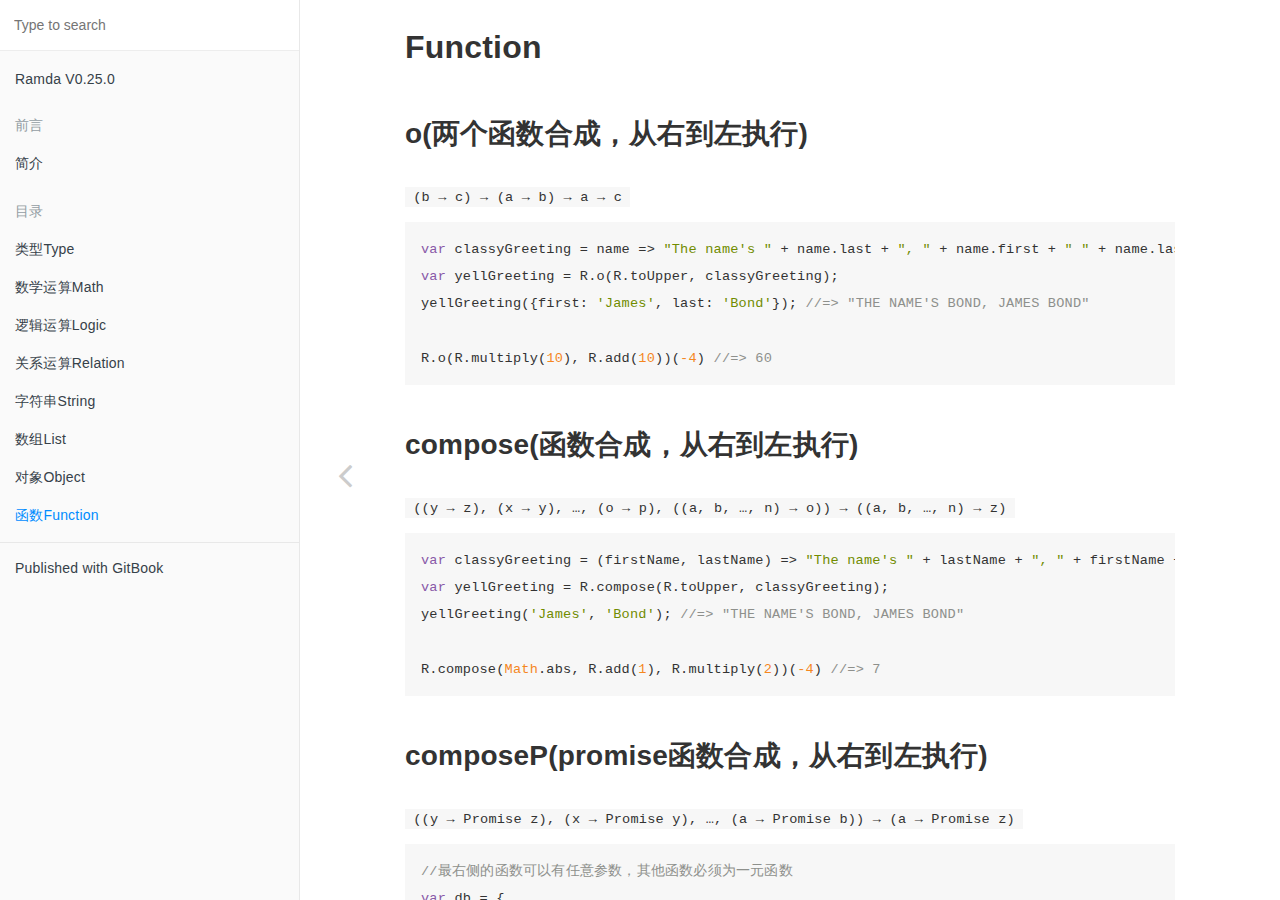
==== Function.html @ 9c1f189d "Updates" ====
<!DOCTYPE HTML>
<html lang="" >
    <head>
        <meta charset="UTF-8">
        <meta content="text/html; charset=utf-8" http-equiv="Content-Type">
        <title>函数Function · GitBook</title>
        <meta http-equiv="X-UA-Compatible" content="IE=edge" />
        <meta name="description" content="">
        <meta name="generator" content="GitBook 3.2.3">
        
        
        
    
    <link rel="stylesheet" href="gitbook/style.css">

    
            
                
                <link rel="stylesheet" href="gitbook/gitbook-plugin-highlight/website.css">
                
            
                
                <link rel="stylesheet" href="gitbook/gitbook-plugin-search/search.css">
                
            
                
                <link rel="stylesheet" href="gitbook/gitbook-plugin-fontsettings/website.css">
                
            
        

    

    
        
    
        
    
        
    
        
    
        
    
        
    

        
    
    
    <meta name="HandheldFriendly" content="true"/>
    <meta name="viewport" content="width=device-width, initial-scale=1, user-scalable=no">
    <meta name="apple-mobile-web-app-capable" content="yes">
    <meta name="apple-mobile-web-app-status-bar-style" content="black">
    <link rel="apple-touch-icon-precomposed" sizes="152x152" href="gitbook/images/apple-touch-icon-precomposed-152.png">
    <link rel="shortcut icon" href="gitbook/images/favicon.ico" type="image/x-icon">

    
    
    <link rel="prev" href="Object.html" />
    

    </head>
    <body>
        
<div class="book">
    <div class="book-summary">
        
            
<div id="book-search-input" role="search">
    <input type="text" placeholder="Type to search" />
</div>

            
                <nav role="navigation">
                


<ul class="summary">
    
    

    

    
        
        
    
        <li class="chapter " data-level="1.1" >
            
                <a target="_blank" href="https://github.com/Leooman/ramda">
            
                    
                    Ramda V0.25.0
            
                </a>
            

            
        </li>
    

    
        
        <li class="header">前言</li>
        
        
    
        <li class="chapter " data-level="2.1" data-path="./">
            
                <a href="./">
            
                    
                    简介
            
                </a>
            

            
        </li>
    

    
        
        <li class="header">目录</li>
        
        
    
        <li class="chapter " data-level="3.1" data-path="Type.html">
            
                <a href="Type.html">
            
                    
                    类型Type
            
                </a>
            

            
        </li>
    
        <li class="chapter " data-level="3.2" data-path="Math.html">
            
                <a href="Math.html">
            
                    
                    数学运算Math
            
                </a>
            

            
        </li>
    
        <li class="chapter " data-level="3.3" data-path="Logic.html">
            
                <a href="Logic.html">
            
                    
                    逻辑运算Logic
            
                </a>
            

            
        </li>
    
        <li class="chapter " data-level="3.4" data-path="Relation.html">
            
                <a href="Relation.html">
            
                    
                    关系运算Relation
            
                </a>
            

            
        </li>
    
        <li class="chapter " data-level="3.5" data-path="String.html">
            
                <a href="String.html">
            
                    
                    字符串String
            
                </a>
            

            
        </li>
    
        <li class="chapter " data-level="3.6" data-path="List.html">
            
                <a href="List.html">
            
                    
                    数组List
            
                </a>
            

            
        </li>
    
        <li class="chapter " data-level="3.7" data-path="Object.html">
            
                <a href="Object.html">
            
                    
                    对象Object
            
                </a>
            

            
        </li>
    
        <li class="chapter active" data-level="3.8" data-path="Function.html">
            
                <a href="Function.html">
            
                    
                    函数Function
            
                </a>
            

            
        </li>
    

    

    <li class="divider"></li>

    <li>
        <a href="https://www.gitbook.com" target="blank" class="gitbook-link">
            Published with GitBook
        </a>
    </li>
</ul>


                </nav>
            
        
    </div>

    <div class="book-body">
        
            <div class="body-inner">
                
                    

<div class="book-header" role="navigation">
    

    <!-- Title -->
    <h1>
        <i class="fa fa-circle-o-notch fa-spin"></i>
        <a href="." >函数Function</a>
    </h1>
</div>




                    <div class="page-wrapper" tabindex="-1" role="main">
                        <div class="page-inner">
                            
<div id="book-search-results">
    <div class="search-noresults">
    
                                <section class="normal markdown-section">
                                
                                <h1 id="function">Function</h1>
<h2 id="o&#x4E24;&#x4E2A;&#x51FD;&#x6570;&#x5408;&#x6210;&#xFF0C;&#x4ECE;&#x53F3;&#x5230;&#x5DE6;&#x6267;&#x884C;">o(&#x4E24;&#x4E2A;&#x51FD;&#x6570;&#x5408;&#x6210;&#xFF0C;&#x4ECE;&#x53F3;&#x5230;&#x5DE6;&#x6267;&#x884C;)</h2>
<p><code>(b &#x2192; c) &#x2192; (a &#x2192; b) &#x2192; a &#x2192; c</code></p>
<pre><code class="lang-javascript"><span class="hljs-keyword">var</span> classyGreeting = name =&gt; <span class="hljs-string">&quot;The name&apos;s &quot;</span> + name.last + <span class="hljs-string">&quot;, &quot;</span> + name.first + <span class="hljs-string">&quot; &quot;</span> + name.last
<span class="hljs-keyword">var</span> yellGreeting = R.o(R.toUpper, classyGreeting);
yellGreeting({first: <span class="hljs-string">&apos;James&apos;</span>, last: <span class="hljs-string">&apos;Bond&apos;</span>}); <span class="hljs-comment">//=&gt; &quot;THE NAME&apos;S BOND, JAMES BOND&quot;</span>

R.o(R.multiply(<span class="hljs-number">10</span>), R.add(<span class="hljs-number">10</span>))(<span class="hljs-number">-4</span>) <span class="hljs-comment">//=&gt; 60</span>
</code></pre>
<h2 id="compose&#x51FD;&#x6570;&#x5408;&#x6210;&#xFF0C;&#x4ECE;&#x53F3;&#x5230;&#x5DE6;&#x6267;&#x884C;">compose(&#x51FD;&#x6570;&#x5408;&#x6210;&#xFF0C;&#x4ECE;&#x53F3;&#x5230;&#x5DE6;&#x6267;&#x884C;)</h2>
<p><code>((y &#x2192; z), (x &#x2192; y), &#x2026;, (o &#x2192; p), ((a, b, &#x2026;, n) &#x2192; o)) &#x2192; ((a, b, &#x2026;, n) &#x2192; z)</code></p>
<pre><code class="lang-javascript"><span class="hljs-keyword">var</span> classyGreeting = (firstName, lastName) =&gt; <span class="hljs-string">&quot;The name&apos;s &quot;</span> + lastName + <span class="hljs-string">&quot;, &quot;</span> + firstName + <span class="hljs-string">&quot; &quot;</span> + lastName
<span class="hljs-keyword">var</span> yellGreeting = R.compose(R.toUpper, classyGreeting);
yellGreeting(<span class="hljs-string">&apos;James&apos;</span>, <span class="hljs-string">&apos;Bond&apos;</span>); <span class="hljs-comment">//=&gt; &quot;THE NAME&apos;S BOND, JAMES BOND&quot;</span>

R.compose(<span class="hljs-built_in">Math</span>.abs, R.add(<span class="hljs-number">1</span>), R.multiply(<span class="hljs-number">2</span>))(<span class="hljs-number">-4</span>) <span class="hljs-comment">//=&gt; 7</span>
</code></pre>
<h2 id="composeppromise&#x51FD;&#x6570;&#x5408;&#x6210;&#xFF0C;&#x4ECE;&#x53F3;&#x5230;&#x5DE6;&#x6267;&#x884C;">composeP(promise&#x51FD;&#x6570;&#x5408;&#x6210;&#xFF0C;&#x4ECE;&#x53F3;&#x5230;&#x5DE6;&#x6267;&#x884C;)</h2>
<p><code>((y &#x2192; Promise z), (x &#x2192; Promise y), &#x2026;, (a &#x2192; Promise b)) &#x2192; (a &#x2192; Promise z)</code></p>
<pre><code class="lang-javascript"><span class="hljs-comment">//&#x6700;&#x53F3;&#x4FA7;&#x7684;&#x51FD;&#x6570;&#x53EF;&#x4EE5;&#x6709;&#x4EFB;&#x610F;&#x53C2;&#x6570;&#xFF0C;&#x5176;&#x4ED6;&#x51FD;&#x6570;&#x5FC5;&#x987B;&#x4E3A;&#x4E00;&#x5143;&#x51FD;&#x6570;</span>
<span class="hljs-keyword">var</span> db = {
  users: {
    JOE: {
      name: <span class="hljs-string">&apos;Joe&apos;</span>,
      followers: [<span class="hljs-string">&apos;STEVE&apos;</span>, <span class="hljs-string">&apos;SUZY&apos;</span>]
    }
  }
}

<span class="hljs-comment">// We&apos;ll pretend to do a db lookup which returns a promise</span>
<span class="hljs-keyword">var</span> lookupUser = (userId) =&gt; <span class="hljs-built_in">Promise</span>.resolve(db.users[userId])
<span class="hljs-keyword">var</span> lookupFollowers = (user) =&gt; <span class="hljs-built_in">Promise</span>.resolve(user.followers)
lookupUser(<span class="hljs-string">&apos;JOE&apos;</span>).then(lookupFollowers)

<span class="hljs-comment">//  followersForUser :: String -&gt; Promise [UserId]</span>
<span class="hljs-keyword">var</span> followersForUser = R.composeP(lookupFollowers, lookupUser);
followersForUser(<span class="hljs-string">&apos;JOE&apos;</span>).then(followers =&gt; <span class="hljs-built_in">console</span>.log(<span class="hljs-string">&apos;Followers:&apos;</span>, followers))
<span class="hljs-comment">// Followers: [&quot;STEVE&quot;,&quot;SUZY&quot;]</span>
</code></pre>
<h2 id="pipe&#x51FD;&#x6570;&#x5408;&#x6210;&#xFF0C;&#x4ECE;&#x5DE6;&#x5230;&#x53F3;&#x6267;&#x884C;">pipe(&#x51FD;&#x6570;&#x5408;&#x6210;&#xFF0C;&#x4ECE;&#x5DE6;&#x5230;&#x53F3;&#x6267;&#x884C;)</h2>
<p><code>(((a, b, &#x2026;, n) &#x2192; o), (o &#x2192; p), &#x2026;, (x &#x2192; y), (y &#x2192; z)) &#x2192; ((a, b, &#x2026;, n) &#x2192; z)</code></p>
<pre><code class="lang-javascript"><span class="hljs-keyword">var</span> f = R.pipe(<span class="hljs-built_in">Math</span>.pow, R.negate, R.inc);

f(<span class="hljs-number">3</span>, <span class="hljs-number">4</span>); <span class="hljs-comment">// -(3^4) + 1</span>
</code></pre>
<h2 id="pipeppromise&#x51FD;&#x6570;&#x5408;&#x6210;&#xFF0C;&#x4ECE;&#x5DE6;&#x5230;&#x53F3;&#x6267;&#x884C;">pipeP(promise&#x51FD;&#x6570;&#x5408;&#x6210;&#xFF0C;&#x4ECE;&#x5DE6;&#x5230;&#x53F3;&#x6267;&#x884C;)</h2>
<p><code>((a &#x2192; Promise b), (b &#x2192; Promise c), &#x2026;, (y &#x2192; Promise z)) &#x2192; (a &#x2192; Promise z)</code></p>
<pre><code class="lang-javascript"><span class="hljs-comment">// &#x6700;&#x5DE6;&#x4FA7;&#x7684;&#x51FD;&#x6570;&#x53EF;&#x4EE5;&#x6709;&#x4EFB;&#x610F;&#x53C2;&#x6570;&#xFF0C;&#x5176;&#x4ED6;&#x51FD;&#x6570;&#x5FC5;&#x987B;&#x4E3A;&#x4E00;&#x5143;&#x51FD;&#x6570;</span>
<span class="hljs-comment">//  followersForUser :: String -&gt; Promise [User]</span>
<span class="hljs-keyword">var</span> followersForUser = R.pipeP(db.getUserById, db.getFollowers);
</code></pre>
<h2 id="addindex&#x8FD4;&#x56DE;&#x4E00;&#x4E2A;&#x4F20;&#x9012;item-index-list&#x7684;&#x5217;&#x8868;&#x8FED;&#x4EE3;&#x51FD;&#x6570;">addIndex(&#x8FD4;&#x56DE;&#x4E00;&#x4E2A;&#x4F20;&#x9012;(item, index, list)&#x7684;&#x5217;&#x8868;&#x8FED;&#x4EE3;&#x51FD;&#x6570;)</h2>
<p><code>((a &#x2026; &#x2192; b) &#x2026; &#x2192; [a] &#x2192; *) &#x2192; (a &#x2026;, Int, [a] &#x2192; b) &#x2026; &#x2192; [a] &#x2192; *)</code></p>
<pre><code class="lang-javascript"><span class="hljs-comment">//&#x53C2;&#x6570;&#x4E3A;&#x4E00;&#x4E2A;&#x4E0D;&#x5C06;&#x7D22;&#x5F15;&#x6216;&#x5217;&#x8868;&#x6210;&#x5458;&#x4F20;&#x9012;&#x5230;&#x5176;&#x56DE;&#x8C03;&#x7684;&#x5217;&#x8868;&#x8FED;&#x4EE3;&#x51FD;&#x6570;</span>
<span class="hljs-keyword">var</span> mapIndexed = R.addIndex(R.map);
mapIndexed((val, idx) =&gt; idx + <span class="hljs-string">&apos;-&apos;</span> + val, [<span class="hljs-string">&apos;f&apos;</span>, <span class="hljs-string">&apos;o&apos;</span>, <span class="hljs-string">&apos;o&apos;</span>, <span class="hljs-string">&apos;b&apos;</span>, <span class="hljs-string">&apos;a&apos;</span>, <span class="hljs-string">&apos;r&apos;</span>]);
<span class="hljs-comment">//=&gt; [&apos;0-f&apos;, &apos;1-o&apos;, &apos;2-o&apos;, &apos;3-b&apos;, &apos;4-a&apos;, &apos;5-r&apos;]</span>
</code></pre>
<h2 id="always&#x5E38;&#x91CF;">always(&#x5E38;&#x91CF;)</h2>
<p><code>a &#x2192; (* &#x2192; a)</code></p>
<pre><code class="lang-javascript"><span class="hljs-keyword">var</span> t = R.always(<span class="hljs-string">&apos;Tee&apos;</span>);
t(); <span class="hljs-comment">//=&gt; &apos;Tee&apos;</span>
</code></pre>
<h2 id="ffalse">F(false)</h2>
<p><code>* &#x2192; Boolean</code></p>
<pre><code class="lang-javascript">R.F(); <span class="hljs-comment">//=&gt; false</span>
</code></pre>
<h2 id="ttrue">T(true)</h2>
<p><code>* &#x2192; Boolean</code></p>
<pre><code class="lang-javascript">R.T(); <span class="hljs-comment">//=&gt; true</span>
</code></pre>
<h2 id="ap&#x6570;&#x7EC4;&#x6210;&#x5458;&#x6267;&#x884C;&#x4E00;&#x7EC4;&#x51FD;&#x6570;">ap(&#x6570;&#x7EC4;&#x6210;&#x5458;&#x6267;&#x884C;&#x4E00;&#x7EC4;&#x51FD;&#x6570;)</h2>
<p><code>[a &#x2192; b] &#x2192; [a] &#x2192; [b]</code> <code>Apply f =&gt; f (a &#x2192; b) &#x2192; f a &#x2192; f b</code> <code>(a &#x2192; b &#x2192; c) &#x2192; (a &#x2192; b) &#x2192; (a &#x2192; c)</code></p>
<pre><code class="lang-javascript">R.ap([R.multiply(<span class="hljs-number">2</span>), R.add(<span class="hljs-number">3</span>)], [<span class="hljs-number">1</span>,<span class="hljs-number">2</span>,<span class="hljs-number">3</span>]); <span class="hljs-comment">//=&gt; [2, 4, 6, 4, 5, 6]</span>
R.ap([R.concat(<span class="hljs-string">&apos;tasty &apos;</span>), R.toUpper], [<span class="hljs-string">&apos;pizza&apos;</span>, <span class="hljs-string">&apos;salad&apos;</span>]); <span class="hljs-comment">//=&gt; [&quot;tasty pizza&quot;, &quot;tasty salad&quot;, &quot;PIZZA&quot;, &quot;SALAD&quot;]</span>

<span class="hljs-comment">// R.ap can also be used as S combinator</span>
<span class="hljs-comment">// when only two functions are passed</span>
R.ap(R.concat, R.toUpper)(<span class="hljs-string">&apos;Ramda&apos;</span>) <span class="hljs-comment">//=&gt; &apos;RamdaRAMDA&apos;</span>
</code></pre>
<h2 id="apply&#x53C2;&#x6570;&#x6570;&#x7EC4;&#x4F20;&#x5165;&#x6307;&#x5B9A;&#x51FD;&#x6570;">apply(&#x53C2;&#x6570;&#x6570;&#x7EC4;&#x4F20;&#x5165;&#x6307;&#x5B9A;&#x51FD;&#x6570;)</h2>
<p><code>(*&#x2026; &#x2192; a) &#x2192; [*] &#x2192; a</code></p>
<pre><code class="lang-javascript"><span class="hljs-keyword">var</span> nums = [<span class="hljs-number">1</span>, <span class="hljs-number">2</span>, <span class="hljs-number">3</span>, <span class="hljs-number">-99</span>, <span class="hljs-number">42</span>, <span class="hljs-number">6</span>, <span class="hljs-number">7</span>];
R.apply(<span class="hljs-built_in">Math</span>.max, nums); <span class="hljs-comment">//=&gt; 42</span>
</code></pre>
<h2 id="unapply&#x4E0E;apply&#x76F8;&#x53CD;">unapply(&#x4E0E;apply&#x76F8;&#x53CD;)</h2>
<p><code>([*&#x2026;] &#x2192; a) &#x2192; (*&#x2026; &#x2192; a)</code></p>
<pre><code class="lang-javascript">R.unapply(<span class="hljs-built_in">JSON</span>.stringify)(<span class="hljs-number">1</span>, <span class="hljs-number">2</span>, <span class="hljs-number">3</span>); <span class="hljs-comment">//=&gt; &apos;[1,2,3]&apos;</span>
</code></pre>
<h2 id="memoizewith&#x51FD;&#x6570;&#x7ED3;&#x679C;&#x7F13;&#x5B58;">memoizeWith(&#x51FD;&#x6570;&#x7ED3;&#x679C;&#x7F13;&#x5B58;)</h2>
<p><code>(*&#x2026; &#x2192; String) &#x2192; (*&#x2026; &#x2192; a) &#x2192; (*&#x2026; &#x2192; a)</code></p>
<pre><code class="lang-javascript"><span class="hljs-comment">//&#x7B2C;&#x4E00;&#x4E2A;&#x53C2;&#x6570;&#x4E3A;fn&#x4EA7;&#x751F;&#x7F13;&#x5B58;&#x503C;</span>
<span class="hljs-comment">//&#x7B2C;&#x4E8C;&#x4E2A;&#x53C2;&#x6570;&#x4E3A;fn&#x8BB0;&#x5FC6;&#x51FD;&#x6570;</span>
<span class="hljs-keyword">let</span> count = <span class="hljs-number">0</span>;
<span class="hljs-keyword">const</span> factorial = R.memoizeWith(R.identity, n =&gt; {
  count += <span class="hljs-number">1</span>;
  <span class="hljs-keyword">return</span> R.product(R.range(<span class="hljs-number">1</span>, n + <span class="hljs-number">1</span>));
});
factorial(<span class="hljs-number">5</span>); <span class="hljs-comment">//=&gt; 120</span>
factorial(<span class="hljs-number">5</span>); <span class="hljs-comment">//=&gt; 120</span>
factorial(<span class="hljs-number">5</span>); <span class="hljs-comment">//=&gt; 120</span>
count; <span class="hljs-comment">//=&gt; 1</span>
</code></pre>
<h2 id="call&#x53C2;&#x6570;&#x5E8F;&#x5217;&#x4F20;&#x5165;&#x6307;&#x5B9A;&#x51FD;&#x6570;">call(&#x53C2;&#x6570;&#x5E8F;&#x5217;&#x4F20;&#x5165;&#x6307;&#x5B9A;&#x51FD;&#x6570;)</h2>
<p><code>(*&#x2026; &#x2192; a),*&#x2026; &#x2192; a</code></p>
<pre><code class="lang-javascript">R.call(R.add, <span class="hljs-number">1</span>, <span class="hljs-number">2</span>); <span class="hljs-comment">//=&gt; 3</span>

<span class="hljs-keyword">var</span> indentN = R.pipe(R.repeat(<span class="hljs-string">&apos; &apos;</span>),
                     R.join(<span class="hljs-string">&apos;&apos;</span>),
                     R.replace(<span class="hljs-regexp">/^(?!$)/gm</span>));

<span class="hljs-keyword">var</span> format = R.converge(R.call, [
                            R.pipe(R.prop(<span class="hljs-string">&apos;indent&apos;</span>), indentN),
                            R.prop(<span class="hljs-string">&apos;value&apos;</span>)
                        ]);

format({indent: <span class="hljs-number">2</span>, value: <span class="hljs-string">&apos;foo\nbar\nbaz\n&apos;</span>}); <span class="hljs-comment">//=&gt; &apos;  foo\n  bar\n  baz\n&apos;</span>
</code></pre>
<h2 id="applyspec&#x6A21;&#x677F;&#x51FD;&#x6570;">applySpec(&#x6A21;&#x677F;&#x51FD;&#x6570;)</h2>
<p><code>{k: ((a, b, &#x2026;, m) &#x2192; v)} &#x2192; ((a, b, &#x2026;, m) &#x2192; {k: v})</code></p>
<pre><code class="lang-javascript"><span class="hljs-comment">//&#x8FD4;&#x56DE;&#x4E00;&#x4E2A;&#x6A21;&#x677F;&#x51FD;&#x6570;&#xFF0C;&#x8BE5;&#x51FD;&#x6570;&#x4F1A;&#x5C06;&#x53C2;&#x6570;&#x4F20;&#x5165;&#x6A21;&#x677F;&#x5185;&#x7684;&#x51FD;&#x6570;&#x6267;&#x884C;&#xFF0C;&#x7136;&#x540E;&#x5C06;&#x6267;&#x884C;&#x7ED3;&#x679C;&#x586B;&#x5145;&#x5230;&#x6A21;&#x677F;</span>
<span class="hljs-keyword">var</span> getMetrics = R.applySpec({
  sum: R.add,
  nested: { mul: R.multiply }
});
getMetrics(<span class="hljs-number">2</span>, <span class="hljs-number">4</span>); <span class="hljs-comment">// =&gt; { sum: 6, nested: { mul: 8 } }</span>
</code></pre>
<h2 id="juxt&#x51FD;&#x6570;&#x7EC4;&#x5904;&#x7406;">juxt(&#x51FD;&#x6570;&#x7EC4;&#x5904;&#x7406;)</h2>
<p><code>[(a, b, &#x2026;, m) &#x2192; n] &#x2192; ((a, b, &#x2026;, m) &#x2192; [n])</code></p>
<pre><code class="lang-javascript"><span class="hljs-keyword">var</span> getRange = R.juxt([<span class="hljs-built_in">Math</span>.min, <span class="hljs-built_in">Math</span>.max]);
getRange(<span class="hljs-number">3</span>, <span class="hljs-number">4</span>, <span class="hljs-number">9</span>, <span class="hljs-number">-3</span>); <span class="hljs-comment">//=&gt; [-3, 9]</span>
</code></pre>
<h2 id="converge&#x53CC;&#x5C42;&#x51FD;&#x6570;&#x7EC4;&#x5904;&#x7406;">converge(&#x53CC;&#x5C42;&#x51FD;&#x6570;&#x7EC4;&#x5904;&#x7406;)</h2>
<p><code>((x1, x2, &#x2026;) &#x2192; z) &#x2192; [((a, b, &#x2026;) &#x2192; x1), ((a, b, &#x2026;) &#x2192; x2), &#x2026;] &#x2192; (a &#x2192; b &#x2192; &#x2026; &#x2192; z)</code></p>
<pre><code class="lang-javascript"><span class="hljs-comment">//&#x63A5;&#x53D7;&#x4E24;&#x4E2A;&#x53C2;&#x6570;&#xFF0C;&#x7B2C;&#x4E00;&#x4E2A;&#x53C2;&#x6570;&#x662F;&#x51FD;&#x6570;&#xFF0C;&#x7B2C;&#x4E8C;&#x4E2A;&#x53C2;&#x6570;&#x662F;&#x51FD;&#x6570;&#x6570;&#x7EC4;&#x3002;&#x4F20;&#x5165;&#x7684;&#x503C;&#x5148;&#x4F7F;&#x7528;&#x7B2C;&#x4E8C;&#x4E2A;&#x53C2;&#x6570;&#x5305;&#x542B;&#x7684;&#x51FD;&#x6570;&#x5206;&#x522B;&#x5904;&#x7406;&#x4EE5;&#x540E;&#xFF0C;&#x518D;&#x7528;&#x7B2C;&#x4E00;&#x4E2A;&#x53C2;&#x6570;&#x5904;&#x7406;&#x524D;&#x4E00;&#x6B65;&#x751F;&#x6210;&#x7684;&#x7ED3;&#x679C;</span>
<span class="hljs-keyword">var</span> average = R.converge(R.divide, [R.sum, R.length])
average([<span class="hljs-number">1</span>, <span class="hljs-number">2</span>, <span class="hljs-number">3</span>, <span class="hljs-number">4</span>, <span class="hljs-number">5</span>, <span class="hljs-number">6</span>, <span class="hljs-number">7</span>]) <span class="hljs-comment">//=&gt; 4</span>

<span class="hljs-keyword">var</span> strangeConcat = R.converge(R.concat, [R.toUpper, R.toLower])
strangeConcat(<span class="hljs-string">&quot;Yodel&quot;</span>) <span class="hljs-comment">//=&gt; &quot;YODELyodel&quot;</span>
</code></pre>
<h2 id="usewith&#x53CC;&#x5C42;&#x51FD;&#x6570;&#x7EC4;&#x4E00;&#x5BF9;&#x4E00;&#x5904;&#x7406;">useWith(&#x53CC;&#x5C42;&#x51FD;&#x6570;&#x7EC4;&#x4E00;&#x5BF9;&#x4E00;&#x5904;&#x7406;)</h2>
<p><code>((x1, x2, &#x2026;) &#x2192; z) &#x2192; [(a &#x2192; x1), (b &#x2192; x2), &#x2026;] &#x2192; (a &#x2192; b &#x2192; &#x2026; &#x2192; z)</code></p>
<pre><code class="lang-javascript"><span class="hljs-comment">//&#x63A5;&#x53D7;&#x4E24;&#x4E2A;&#x53C2;&#x6570;&#xFF0C;&#x7B2C;&#x4E00;&#x4E2A;&#x53C2;&#x6570;&#x662F;&#x51FD;&#x6570;&#xFF0C;&#x7B2C;&#x4E8C;&#x4E2A;&#x53C2;&#x6570;&#x662F;&#x51FD;&#x6570;&#x6570;&#x7EC4;&#x3002;&#x4F20;&#x5165;&#x7684;&#x503C;&#x5148;&#x4F7F;&#x7528;&#x7B2C;&#x4E8C;&#x4E2A;&#x53C2;&#x6570;&#x5305;&#x542B;&#x7684;&#x51FD;&#x6570;&#x4E00;&#x5BF9;&#x4E00;&#x5BF9;&#x5E94;&#x5904;&#x7406;&#x4EE5;&#x540E;&#xFF0C;&#x518D;&#x7528;&#x7B2C;&#x4E00;&#x4E2A;&#x53C2;&#x6570;&#x5904;&#x7406;&#x524D;&#x4E00;&#x6B65;&#x751F;&#x6210;&#x7684;&#x7ED3;&#x679C;</span>
R.useWith(<span class="hljs-built_in">Math</span>.pow, [R.identity, R.identity])(<span class="hljs-number">3</span>, <span class="hljs-number">4</span>); <span class="hljs-comment">//=&gt; 81</span>
R.useWith(<span class="hljs-built_in">Math</span>.pow, [R.identity, R.identity])(<span class="hljs-number">3</span>)(<span class="hljs-number">4</span>); <span class="hljs-comment">//=&gt; 81</span>
R.useWith(<span class="hljs-built_in">Math</span>.pow, [R.dec, R.inc])(<span class="hljs-number">3</span>, <span class="hljs-number">4</span>); <span class="hljs-comment">//=&gt; 32</span>
R.useWith(<span class="hljs-built_in">Math</span>.pow, [R.dec, R.inc])(<span class="hljs-number">3</span>)(<span class="hljs-number">4</span>); <span class="hljs-comment">//=&gt; 32</span>
</code></pre>
<h2 id="applyto&#x5355;&#x53C2;&#x6570;&#x4F20;&#x5165;&#x6307;&#x5B9A;&#x51FD;&#x6570;">applyTo(&#x5355;&#x53C2;&#x6570;&#x4F20;&#x5165;&#x6307;&#x5B9A;&#x51FD;&#x6570;)</h2>
<p><code>a &#x2192; (a &#x2192; b) &#x2192; b</code></p>
<pre><code class="lang-javascript"><span class="hljs-keyword">var</span> t42 = R.applyTo(<span class="hljs-number">42</span>);
t42(R.identity); <span class="hljs-comment">//=&gt; 42</span>
t42(R.add(<span class="hljs-number">1</span>)); <span class="hljs-comment">//=&gt; 43</span>
</code></pre>
<h2 id="comparator&#x81EA;&#x5B9A;&#x4E49;&#x6392;&#x5217;&#x7684;&#x6BD4;&#x8F83;&#x51FD;&#x6570;">comparator(&#x81EA;&#x5B9A;&#x4E49;&#x6392;&#x5217;&#x7684;&#x6BD4;&#x8F83;&#x51FD;&#x6570;)</h2>
<p><code>((a, b) &#x2192; Boolean) &#x2192; ((a, b) &#x2192; Number)</code></p>
<pre><code class="lang-javascript"><span class="hljs-keyword">var</span> byAge = R.comparator((a, b) =&gt; a.age &lt; b.age);
<span class="hljs-keyword">var</span> people = [{age:<span class="hljs-number">12</span>},{age:<span class="hljs-number">53</span>},{age:<span class="hljs-number">8</span>}];
<span class="hljs-keyword">var</span> peopleByIncreasingAge = R.sort(byAge, people);<span class="hljs-comment">//=&gt; [{age:8},{age:12},{age:53}]</span>
</code></pre>
<h2 id="ascend&#x5347;&#x5E8F;&#x6392;&#x5217;&#x7684;&#x6BD4;&#x8F83;&#x51FD;&#x6570;-">ascend(&#x5347;&#x5E8F;&#x6392;&#x5217;&#x7684;&#x6BD4;&#x8F83;&#x51FD;&#x6570; )</h2>
<p><code>Ord b =&gt; (a &#x2192; b) &#x2192; a &#x2192; a &#x2192; Number</code></p>
<pre><code class="lang-javascript"><span class="hljs-keyword">var</span> byAge = R.ascend(R.prop(<span class="hljs-string">&apos;age&apos;</span>));
<span class="hljs-keyword">var</span> people = [{age:<span class="hljs-number">12</span>},{age:<span class="hljs-number">53</span>},{age:<span class="hljs-number">8</span>}];
<span class="hljs-keyword">var</span> peopleByYoungestFirst = R.sort(byAge, people);<span class="hljs-comment">//=&gt; [{age:8},{age:12},{age:53}]</span>
</code></pre>
<h2 id="descend&#x964D;&#x5E8F;&#x6392;&#x5217;&#x7684;&#x6BD4;&#x8F83;&#x51FD;&#x6570;-">descend(&#x964D;&#x5E8F;&#x6392;&#x5217;&#x7684;&#x6BD4;&#x8F83;&#x51FD;&#x6570; )</h2>
<p><code>Ord b =&gt; (a &#x2192; b) &#x2192; a &#x2192; a &#x2192; Number</code></p>
<pre><code class="lang-javascript"><span class="hljs-keyword">var</span> byAge = R.descend(R.prop(<span class="hljs-string">&apos;age&apos;</span>));
<span class="hljs-keyword">var</span> people = [{age:<span class="hljs-number">12</span>},{age:<span class="hljs-number">53</span>},{age:<span class="hljs-number">8</span>}];
<span class="hljs-keyword">var</span> peopleByYoungestFirst = R.sort(byAge, people);<span class="hljs-comment">//=&gt; [{age:53},{age:12},{age:8}]</span>
</code></pre>
<h2 id="binary&#x53C2;&#x6570;&#x51FD;&#x6570;&#x6267;&#x884C;&#x65F6;&#xFF0C;&#x53EA;&#x4F20;&#x5165;&#x524D;&#x4E24;&#x4E2A;&#x53C2;&#x6570;-">binary(&#x53C2;&#x6570;&#x51FD;&#x6570;&#x6267;&#x884C;&#x65F6;&#xFF0C;&#x53EA;&#x4F20;&#x5165;&#x524D;&#x4E24;&#x4E2A;&#x53C2;&#x6570; )</h2>
<p><code>(* &#x2192; c) &#x2192; (a, b &#x2192; c)</code></p>
<pre><code class="lang-javascript"><span class="hljs-keyword">var</span> takesThreeArgs = <span class="hljs-function"><span class="hljs-keyword">function</span>(<span class="hljs-params">a, b, c</span>) </span>{
  <span class="hljs-keyword">return</span> [a, b, c];
};
takesThreeArgs.length; <span class="hljs-comment">//=&gt; 3</span>
takesThreeArgs(<span class="hljs-number">1</span>, <span class="hljs-number">2</span>, <span class="hljs-number">3</span>); <span class="hljs-comment">//=&gt; [1, 2, 3]</span>

<span class="hljs-keyword">var</span> takesTwoArgs = R.binary(takesThreeArgs);
takesTwoArgs.length; <span class="hljs-comment">//=&gt; 2</span>
<span class="hljs-comment">// Only 2 arguments are passed to the wrapped function</span>
takesTwoArgs(<span class="hljs-number">1</span>, <span class="hljs-number">2</span>, <span class="hljs-number">3</span>); <span class="hljs-comment">//=&gt; [1, 2, undefined]</span>
</code></pre>
<h2 id="nary&#x53C2;&#x6570;&#x51FD;&#x6570;&#x6267;&#x884C;&#x65F6;&#xFF0C;&#x53EA;&#x4F20;&#x5165;&#x524D;n&#x4E2A;&#x53C2;&#x6570;">nAry(&#x53C2;&#x6570;&#x51FD;&#x6570;&#x6267;&#x884C;&#x65F6;&#xFF0C;&#x53EA;&#x4F20;&#x5165;&#x524D;n&#x4E2A;&#x53C2;&#x6570;)</h2>
<p><code>Number &#x2192; (* &#x2192; a) &#x2192; (* &#x2192; a)</code></p>
<pre><code class="lang-javascript"><span class="hljs-keyword">var</span> takesTwoArgs = (a, b) =&gt; [a, b];

takesTwoArgs.length; <span class="hljs-comment">//=&gt; 2</span>
takesTwoArgs(<span class="hljs-number">1</span>, <span class="hljs-number">2</span>); <span class="hljs-comment">//=&gt; [1, 2]</span>

<span class="hljs-keyword">var</span> takesOneArg = R.nAry(<span class="hljs-number">1</span>, takesTwoArgs);
takesOneArg.length; <span class="hljs-comment">//=&gt; 1</span>
<span class="hljs-comment">// Only `n` arguments are passed to the wrapped function</span>
takesOneArg(<span class="hljs-number">1</span>, <span class="hljs-number">2</span>); <span class="hljs-comment">//=&gt; [1, undefined]</span>
</code></pre>
<h2 id="unary&#x53C2;&#x6570;&#x51FD;&#x6570;&#x6267;&#x884C;&#x65F6;&#xFF0C;&#x53EA;&#x4F20;&#x5165;&#x7B2C;&#x4E00;&#x4E2A;&#x53C2;&#x6570;">unary(&#x53C2;&#x6570;&#x51FD;&#x6570;&#x6267;&#x884C;&#x65F6;&#xFF0C;&#x53EA;&#x4F20;&#x5165;&#x7B2C;&#x4E00;&#x4E2A;&#x53C2;&#x6570;)</h2>
<p><code>(* &#x2192; b) &#x2192; (a &#x2192; b)</code></p>
<pre><code class="lang-javascript"><span class="hljs-keyword">var</span> takesTwoArgs = <span class="hljs-function"><span class="hljs-keyword">function</span>(<span class="hljs-params">a, b</span>) </span>{
  <span class="hljs-keyword">return</span> [a, b];
};
takesTwoArgs.length; <span class="hljs-comment">//=&gt; 2</span>
takesTwoArgs(<span class="hljs-number">1</span>, <span class="hljs-number">2</span>); <span class="hljs-comment">//=&gt; [1, 2]</span>

<span class="hljs-keyword">var</span> takesOneArg = R.unary(takesTwoArgs);
takesOneArg.length; <span class="hljs-comment">//=&gt; 1</span>
<span class="hljs-comment">// Only 1 argument is passed to the wrapped function</span>
takesOneArg(<span class="hljs-number">1</span>, <span class="hljs-number">2</span>); <span class="hljs-comment">//=&gt; [1, undefined]</span>
</code></pre>
<h2 id="bind&#x7ED1;&#x5B9A;&#x4E0A;&#x4E0B;&#x6587;&#x51FD;&#x6570;">bind(&#x7ED1;&#x5B9A;&#x4E0A;&#x4E0B;&#x6587;&#x51FD;&#x6570;)</h2>
<p><code>(* &#x2192; *) &#x2192; {*} &#x2192; (* &#x2192; *)</code></p>
<pre><code class="lang-javascript"><span class="hljs-keyword">var</span> log = R.bind(<span class="hljs-built_in">console</span>.log, <span class="hljs-built_in">console</span>);
R.pipe(R.assoc(<span class="hljs-string">&apos;a&apos;</span>, <span class="hljs-number">2</span>), R.tap(log), R.assoc(<span class="hljs-string">&apos;a&apos;</span>, <span class="hljs-number">3</span>))({a: <span class="hljs-number">1</span>}); <span class="hljs-comment">//=&gt; {a: 3}</span>
<span class="hljs-comment">// logs {a: 2}</span>
</code></pre>
<h2 id="partial&#x6307;&#x5B9A;&#x5DE6;&#x4FA7;&#x90E8;&#x5206;&#x53C2;&#x6570;">partial(&#x6307;&#x5B9A;&#x5DE6;&#x4FA7;&#x90E8;&#x5206;&#x53C2;&#x6570;)</h2>
<p><code>((a, b, c, &#x2026;, n) &#x2192; x) &#x2192; [a, b, c, &#x2026;] &#x2192; ((d, e, f, &#x2026;, n) &#x2192; x)</code></p>
<pre><code class="lang-javascript"><span class="hljs-comment">//&#x5141;&#x8BB8;&#x591A;&#x53C2;&#x6570;&#x7684;&#x51FD;&#x6570;&#x63A5;&#x53D7;&#x4E00;&#x4E2A;&#x6570;&#x7EC4;&#xFF0C;&#x6307;&#x5B9A;&#x6700;&#x5DE6;&#x8FB9;&#x7684;&#x90E8;&#x5206;&#x53C2;&#x6570;&#x3002;</span>
<span class="hljs-keyword">var</span> multiply2 = (a, b) =&gt; a * b;
<span class="hljs-keyword">var</span> double = R.partial(multiply2, [<span class="hljs-number">2</span>]);
double(<span class="hljs-number">2</span>); <span class="hljs-comment">//=&gt; 4</span>

<span class="hljs-keyword">var</span> greet = (salutation, title, firstName, lastName) =&gt;
  salutation + <span class="hljs-string">&apos;, &apos;</span> + title + <span class="hljs-string">&apos; &apos;</span> + firstName + <span class="hljs-string">&apos; &apos;</span> + lastName + <span class="hljs-string">&apos;!&apos;</span>;

<span class="hljs-keyword">var</span> sayHello = R.partial(greet, [<span class="hljs-string">&apos;Hello&apos;</span>]);
<span class="hljs-keyword">var</span> sayHelloToMs = R.partial(sayHello, [<span class="hljs-string">&apos;Ms.&apos;</span>]);
sayHelloToMs(<span class="hljs-string">&apos;Jane&apos;</span>, <span class="hljs-string">&apos;Jones&apos;</span>); <span class="hljs-comment">//=&gt; &apos;Hello, Ms. Jane Jones!&apos;</span>
</code></pre>
<h2 id="partialright&#x6307;&#x5B9A;&#x53F3;&#x4FA7;&#x90E8;&#x5206;&#x53C2;&#x6570;">partialRight(&#x6307;&#x5B9A;&#x53F3;&#x4FA7;&#x90E8;&#x5206;&#x53C2;&#x6570;)</h2>
<p><code>((a, b, c, &#x2026;, n) &#x2192; x) &#x2192; [d, e, f, &#x2026;, n] &#x2192; ((a, b, c, &#x2026;) &#x2192; x)</code></p>
<pre><code class="lang-javascript"><span class="hljs-comment">//&#x5141;&#x8BB8;&#x591A;&#x53C2;&#x6570;&#x7684;&#x51FD;&#x6570;&#x63A5;&#x53D7;&#x4E00;&#x4E2A;&#x6570;&#x7EC4;&#xFF0C;&#x6307;&#x5B9A;&#x6700;&#x53F3;&#x8FB9;&#x7684;&#x90E8;&#x5206;&#x53C2;&#x6570;&#x3002;</span>
<span class="hljs-keyword">var</span> greet = (salutation, title, firstName, lastName) =&gt;
  salutation + <span class="hljs-string">&apos;, &apos;</span> + title + <span class="hljs-string">&apos; &apos;</span> + firstName + <span class="hljs-string">&apos; &apos;</span> + lastName + <span class="hljs-string">&apos;!&apos;</span>;

<span class="hljs-keyword">var</span> greetMsJaneJones = R.partialRight(greet, [<span class="hljs-string">&apos;Ms.&apos;</span>, <span class="hljs-string">&apos;Jane&apos;</span>, <span class="hljs-string">&apos;Jones&apos;</span>]);

greetMsJaneJones(<span class="hljs-string">&apos;Hello&apos;</span>); <span class="hljs-comment">//=&gt; &apos;Hello, Ms. Jane Jones!&apos;</span>
</code></pre>
<h2 id="curry&#x51FD;&#x6570;&#x67EF;&#x91CC;&#x5316;">curry(&#x51FD;&#x6570;&#x67EF;&#x91CC;&#x5316;)</h2>
<p><code>(* &#x2192; a) &#x2192; (* &#x2192; a)</code></p>
<pre><code class="lang-javascript"><span class="hljs-keyword">var</span> addFourNumbers = (a, b, c, d) =&gt; a + b + c + d;

<span class="hljs-keyword">var</span> curriedAddFourNumbers = R.curry(addFourNumbers);
<span class="hljs-keyword">var</span> f = curriedAddFourNumbers(<span class="hljs-number">1</span>, <span class="hljs-number">2</span>);
<span class="hljs-keyword">var</span> g = f(<span class="hljs-number">3</span>);
g(<span class="hljs-number">4</span>); <span class="hljs-comment">//=&gt; 10</span>
</code></pre>
<h2 id="curryn&#x53EF;&#x53D8;&#x51FD;&#x6570;&#x67EF;&#x91CC;&#x5316;">curryN(&#x53EF;&#x53D8;&#x51FD;&#x6570;&#x67EF;&#x91CC;&#x5316;)</h2>
<p><code>Number &#x2192; (* &#x2192; a) &#x2192; (* &#x2192; a)</code></p>
<pre><code class="lang-javascript"><span class="hljs-keyword">var</span> sumArgs = (...args) =&gt; R.sum(args);
<span class="hljs-keyword">var</span> curriedAddFourNumbers = R.curryN(<span class="hljs-number">4</span>, sumArgs);
<span class="hljs-keyword">var</span> f = curriedAddFourNumbers(<span class="hljs-number">1</span>, <span class="hljs-number">2</span>);
<span class="hljs-keyword">var</span> g = f(<span class="hljs-number">3</span>);
g(<span class="hljs-number">4</span>); <span class="hljs-comment">//=&gt; 10</span>

<span class="hljs-keyword">var</span> sumArgs = (...args) =&gt; R.sum(args);
<span class="hljs-keyword">var</span> curriedAddFourNumbers = R.curryN(<span class="hljs-number">3</span>, sumArgs);
<span class="hljs-keyword">var</span> f = curriedAddFourNumbers(<span class="hljs-number">1</span>, <span class="hljs-number">2</span>);
<span class="hljs-keyword">var</span> g = f(<span class="hljs-number">3</span>);
g(<span class="hljs-number">4</span>); <span class="hljs-comment">//=&gt; TypeError: g is not a function</span>

<span class="hljs-keyword">var</span> sumArgs = (...args) =&gt; R.sum(args);
<span class="hljs-keyword">var</span> curriedAddFourNumbers = R.curryN(<span class="hljs-number">5</span>, sumArgs);
<span class="hljs-keyword">var</span> f = curriedAddFourNumbers(<span class="hljs-number">1</span>, <span class="hljs-number">2</span>);
<span class="hljs-keyword">var</span> g = f(<span class="hljs-number">3</span>);
g(<span class="hljs-number">4</span>); <span class="hljs-comment">//=&gt; function()</span>
</code></pre>
<h2 id="uncurryn&#x53CD;&#x67EF;&#x91CC;&#x5316;">uncurryN(&#x53CD;&#x67EF;&#x91CC;&#x5316;)</h2>
<p><code>Number &#x2192; (a &#x2192; b) &#x2192; (a &#x2192; c)</code></p>
<pre><code class="lang-javascript"><span class="hljs-keyword">var</span> addFour = a =&gt; b =&gt; c =&gt; d =&gt; a + b + c + d;

<span class="hljs-keyword">var</span> uncurriedAddFour = R.uncurryN(<span class="hljs-number">4</span>, addFour);
uncurriedAddFour(<span class="hljs-number">1</span>, <span class="hljs-number">2</span>, <span class="hljs-number">3</span>, <span class="hljs-number">4</span>); <span class="hljs-comment">//=&gt; 10</span>
</code></pre>
<h2 id="empty&#x8FD4;&#x56DE;&#x4E0E;&#x6307;&#x5B9A;&#x503C;&#x540C;&#x7C7B;&#x578B;&#x7684;&#x7A7A;&#x503C;">empty(&#x8FD4;&#x56DE;&#x4E0E;&#x6307;&#x5B9A;&#x503C;&#x540C;&#x7C7B;&#x578B;&#x7684;&#x7A7A;&#x503C;)</h2>
<p><code>a &#x2192; a</code></p>
<pre><code class="lang-javascript">R.empty(Just(<span class="hljs-number">42</span>));      <span class="hljs-comment">//=&gt; Nothing()</span>
R.empty([<span class="hljs-number">1</span>, <span class="hljs-number">2</span>, <span class="hljs-number">3</span>]);     <span class="hljs-comment">//=&gt; []</span>
R.empty(<span class="hljs-string">&apos;unicorns&apos;</span>);    <span class="hljs-comment">//=&gt; &apos;&apos;</span>
R.empty({x: <span class="hljs-number">1</span>, y: <span class="hljs-number">2</span>});  <span class="hljs-comment">//=&gt; {}</span>
</code></pre>
<h2 id="flip&#x7FFB;&#x8F6C;&#x524D;&#x4E24;&#x4E2A;&#x53C2;&#x6570;&#x4F20;&#x5165;&#x987A;&#x5E8F;">flip(&#x7FFB;&#x8F6C;&#x524D;&#x4E24;&#x4E2A;&#x53C2;&#x6570;&#x4F20;&#x5165;&#x987A;&#x5E8F;)</h2>
<p><code>((a, b, c, &#x2026;) &#x2192; z) &#x2192; (b &#x2192; a &#x2192; c &#x2192; &#x2026; &#x2192; z)</code></p>
<pre><code class="lang-javascript"><span class="hljs-keyword">var</span> mergeThree = (a, b, c) =&gt; [].concat(a, b, c);

mergeThree(<span class="hljs-number">1</span>, <span class="hljs-number">2</span>, <span class="hljs-number">3</span>); <span class="hljs-comment">//=&gt; [1, 2, 3]</span>

R.flip(mergeThree)(<span class="hljs-number">1</span>, <span class="hljs-number">2</span>, <span class="hljs-number">3</span>); <span class="hljs-comment">//=&gt; [2, 1, 3]</span>
</code></pre>
<h2 id="identity&#x5360;&#x4F4D;&#x51FD;&#x6570;">identity(&#x5360;&#x4F4D;&#x51FD;&#x6570;)</h2>
<p><code>a &#x2192; a</code></p>
<pre><code class="lang-javascript"><span class="hljs-comment">//&#x4E0D;&#x8FDB;&#x884C;&#x4EFB;&#x4F55;&#x8FD0;&#x7B97;&#xFF0C;&#x53EA;&#x8FD4;&#x56DE;&#x4F20;&#x5165;&#x7684;&#x53C2;&#x6570;&#xFF0C;&#x4F5C;&#x4E3A;&#x9ED8;&#x8BA4;&#x6216;&#x5360;&#x4F4D;&#x7B26;&#x4F7F;&#x7528;</span>
R.identity(<span class="hljs-number">1</span>); <span class="hljs-comment">//=&gt; 1</span>

<span class="hljs-keyword">var</span> obj = {};
R.identity(obj) === obj; <span class="hljs-comment">//=&gt; true</span>
</code></pre>
<h2 id="invoker&#x5F15;&#x7528;&#x51FD;&#x6570;">invoker(&#x5F15;&#x7528;&#x51FD;&#x6570;)</h2>
<p><code>Number &#x2192; String &#x2192; (a &#x2192; b &#x2192; &#x2026; &#x2192; n &#x2192; Object &#x2192; *)</code></p>
<pre><code class="lang-javascript"><span class="hljs-comment">//&#x7B2C;&#x4E00;&#x4E2A;&#x53C2;&#x6570;&#x4E3A;&#x5F15;&#x5165;&#x7684;&#x51FD;&#x6570;&#x7684;&#x53C2;&#x6570;&#x4E2A;&#x6570;</span>
<span class="hljs-comment">//&#x7B2C;&#x4E8C;&#x4E2A;&#x53C2;&#x6570;&#x4E3A;&#x5F15;&#x5165;&#x7684;&#x51FD;&#x6570;&#x7684;&#x540D;&#x79F0;</span>
<span class="hljs-keyword">var</span> sliceFrom = R.invoker(<span class="hljs-number">1</span>, <span class="hljs-string">&apos;slice&apos;</span>);
sliceFrom(<span class="hljs-number">6</span>, <span class="hljs-string">&apos;abcdefghijklm&apos;</span>); <span class="hljs-comment">//=&gt; &apos;ghijklm&apos;</span>
<span class="hljs-keyword">var</span> sliceFrom6 = R.invoker(<span class="hljs-number">2</span>, <span class="hljs-string">&apos;slice&apos;</span>)(<span class="hljs-number">6</span>);
sliceFrom6(<span class="hljs-number">8</span>, <span class="hljs-string">&apos;abcdefghijklm&apos;</span>); <span class="hljs-comment">//=&gt; &apos;gh&apos;</span>
</code></pre>
<h2 id="construct&#x6784;&#x9020;&#x51FD;&#x6570;">construct(&#x6784;&#x9020;&#x51FD;&#x6570;)</h2>
<p><code>(* &#x2192; {*}) &#x2192; (* &#x2192; {*})</code></p>
<pre><code class="lang-javascript"><span class="hljs-comment">// Constructor function</span>
<span class="hljs-function"><span class="hljs-keyword">function</span> <span class="hljs-title">Animal</span>(<span class="hljs-params">kind</span>) </span>{
  <span class="hljs-keyword">this</span>.kind = kind;
};
Animal.prototype.sighting = <span class="hljs-function"><span class="hljs-keyword">function</span>(<span class="hljs-params"></span>) </span>{
  <span class="hljs-keyword">return</span> <span class="hljs-string">&quot;It&apos;s a &quot;</span> + <span class="hljs-keyword">this</span>.kind + <span class="hljs-string">&quot;!&quot;</span>;
}

<span class="hljs-keyword">var</span> AnimalConstructor = R.construct(Animal)

<span class="hljs-comment">// Notice we no longer need the &apos;new&apos; keyword:</span>
AnimalConstructor(<span class="hljs-string">&apos;Pig&apos;</span>); <span class="hljs-comment">//=&gt; {&quot;kind&quot;: &quot;Pig&quot;, &quot;sighting&quot;: function (){...}};</span>

<span class="hljs-keyword">var</span> animalTypes = [<span class="hljs-string">&quot;Lion&quot;</span>, <span class="hljs-string">&quot;Tiger&quot;</span>, <span class="hljs-string">&quot;Bear&quot;</span>];
<span class="hljs-keyword">var</span> animalSighting = R.invoker(<span class="hljs-number">0</span>, <span class="hljs-string">&apos;sighting&apos;</span>);
<span class="hljs-keyword">var</span> sightNewAnimal = R.compose(animalSighting, AnimalConstructor);
R.map(sightNewAnimal, animalTypes); <span class="hljs-comment">//=&gt; [&quot;It&apos;s a Lion!&quot;, &quot;It&apos;s a Tiger!&quot;, &quot;It&apos;s a Bear!&quot;]</span>
</code></pre>
<h2 id="constructn&#x53EF;&#x53D8;&#x6784;&#x9020;&#x51FD;&#x6570;">constructN(&#x53EF;&#x53D8;&#x6784;&#x9020;&#x51FD;&#x6570;)</h2>
<p><code>Number &#x2192; (* &#x2192; {*}) &#x2192; (* &#x2192; {*})</code></p>
<pre><code class="lang-javascript"><span class="hljs-comment">// Variadic Constructor function</span>
<span class="hljs-function"><span class="hljs-keyword">function</span> <span class="hljs-title">Salad</span>(<span class="hljs-params"></span>) </span>{
  <span class="hljs-keyword">this</span>.ingredients = <span class="hljs-built_in">arguments</span>;
}

Salad.prototype.recipe = <span class="hljs-function"><span class="hljs-keyword">function</span>(<span class="hljs-params"></span>) </span>{
  <span class="hljs-keyword">var</span> instructions = R.map(ingredient =&gt; <span class="hljs-string">&apos;Add a dollop of &apos;</span> + ingredient, <span class="hljs-keyword">this</span>.ingredients);
  <span class="hljs-keyword">return</span> R.join(<span class="hljs-string">&apos;\n&apos;</span>, instructions);
};

<span class="hljs-keyword">var</span> ThreeLayerSalad = R.constructN(<span class="hljs-number">3</span>, Salad);

<span class="hljs-comment">// Notice we no longer need the &apos;new&apos; keyword, and the constructor is curried for 3 arguments.</span>
<span class="hljs-keyword">var</span> salad = ThreeLayerSalad(<span class="hljs-string">&apos;Mayonnaise&apos;</span>)(<span class="hljs-string">&apos;Potato Chips&apos;</span>)(<span class="hljs-string">&apos;Ketchup&apos;</span>);

<span class="hljs-built_in">console</span>.log(salad.recipe());
<span class="hljs-comment">// Add a dollop of Mayonnaise</span>
<span class="hljs-comment">// Add a dollop of Potato Chips</span>
<span class="hljs-comment">// Add a dollop of Ketchup</span>
</code></pre>
<h2 id="lift&#x63D0;&#x5347;">lift(&#x63D0;&#x5347;)</h2>
<p><code>(*&#x2026; &#x2192; *) &#x2192; ([*]&#x2026; &#x2192; [*])</code></p>
<pre><code class="lang-javascript"><span class="hljs-keyword">var</span> madd3 = R.lift((a, b, c) =&gt; a + b + c);

madd3([<span class="hljs-number">1</span>,<span class="hljs-number">2</span>,<span class="hljs-number">3</span>], [<span class="hljs-number">1</span>,<span class="hljs-number">3</span>], [<span class="hljs-number">2</span>,<span class="hljs-number">5</span>]); <span class="hljs-comment">//=&gt; [</span>
                            <span class="hljs-comment">//=&gt;     4, 7, </span>
                              <span class="hljs-comment">//=&gt;     6, 9, </span>
                              <span class="hljs-comment">//=&gt;     5, 8,</span>
                              <span class="hljs-comment">//=&gt;     7, 10, </span>
                              <span class="hljs-comment">//=&gt;     6, 9,</span>
                              <span class="hljs-comment">//=&gt;     8, 11</span>
                            <span class="hljs-comment">//=&gt; ]</span>
<span class="hljs-keyword">var</span> madd5 = R.lift((a, b, c, d, e) =&gt; a + b + c + d + e);

madd5([<span class="hljs-number">1</span>,<span class="hljs-number">2</span>], [<span class="hljs-number">3</span>], [<span class="hljs-number">4</span>, <span class="hljs-number">5</span>], [<span class="hljs-number">6</span>], [<span class="hljs-number">7</span>, <span class="hljs-number">8</span>]); <span class="hljs-comment">//=&gt; [21, 22, 22, 23, 22, 23, 23, 24]</span>
</code></pre>
<h2 id="liftn&#x53EF;&#x53D8;&#x63D0;&#x5347;">liftN(&#x53EF;&#x53D8;&#x63D0;&#x5347;)</h2>
<p><code>Number &#x2192; (*&#x2026; &#x2192; *) &#x2192; ([*]&#x2026; &#x2192; [*])</code></p>
<pre><code class="lang-javascript"><span class="hljs-keyword">var</span> madd3 = R.liftN(<span class="hljs-number">3</span>, (...args) =&gt; R.sum(args));
madd3([<span class="hljs-number">1</span>,<span class="hljs-number">2</span>,<span class="hljs-number">3</span>], [<span class="hljs-number">1</span>,<span class="hljs-number">2</span>,<span class="hljs-number">3</span>], [<span class="hljs-number">1</span>]); <span class="hljs-comment">//=&gt; [3, 4, 5, 4, 5, 6, 5, 6, 7]</span>
</code></pre>
<h2 id="ntharg&#x8FD4;&#x56DE;&#x6307;&#x5B9A;&#x7D22;&#x5F15;&#x5904;&#x7684;&#x53C2;&#x6570;">nthArg(&#x8FD4;&#x56DE;&#x6307;&#x5B9A;&#x7D22;&#x5F15;&#x5904;&#x7684;&#x53C2;&#x6570;)</h2>
<p><code>Number &#x2192; *&#x2026; &#x2192; *</code></p>
<pre><code class="lang-javascript">R.nthArg(<span class="hljs-number">1</span>)(<span class="hljs-string">&apos;a&apos;</span>, <span class="hljs-string">&apos;b&apos;</span>, <span class="hljs-string">&apos;c&apos;</span>); <span class="hljs-comment">//=&gt; &apos;b&apos;</span>
R.nthArg(<span class="hljs-number">-1</span>)(<span class="hljs-string">&apos;a&apos;</span>, <span class="hljs-string">&apos;b&apos;</span>, <span class="hljs-string">&apos;c&apos;</span>); <span class="hljs-comment">//=&gt; &apos;c&apos;</span>
</code></pre>
<h2 id="&#x5360;&#x4F4D;&#x7B26;">__(&#x5360;&#x4F4D;&#x7B26;)</h2>
<pre><code class="lang-javascript"><span class="hljs-keyword">var</span> greet = R.replace(<span class="hljs-string">&apos;{name}&apos;</span>, R.__, <span class="hljs-string">&apos;Hello, {name}!&apos;</span>);
greet(<span class="hljs-string">&apos;Alice&apos;</span>); <span class="hljs-comment">//=&gt; &apos;Hello, Alice!&apos;</span>
</code></pre>
<h2 id="of&#x8FD4;&#x56DE;&#x5305;&#x542B;&#x6240;&#x63D0;&#x4F9B;&#x503C;&#x7684;&#x5355;&#x6570;&#x7EC4;">of(&#x8FD4;&#x56DE;&#x5305;&#x542B;&#x6240;&#x63D0;&#x4F9B;&#x503C;&#x7684;&#x5355;&#x6570;&#x7EC4;)</h2>
<p><code>a &#x2192; [a]</code></p>
<pre><code class="lang-javascript">R.of(<span class="hljs-literal">null</span>); <span class="hljs-comment">//=&gt; [null]</span>
R.of([<span class="hljs-number">42</span>]); <span class="hljs-comment">//=&gt; [[42]]</span>
</code></pre>
<h2 id="once&#x53EA;&#x8FD0;&#x884C;&#x4E00;&#x6B21;&#x51FD;&#x6570;">once(&#x53EA;&#x8FD0;&#x884C;&#x4E00;&#x6B21;&#x51FD;&#x6570;)</h2>
<p><code>(a&#x2026; &#x2192; b) &#x2192; (a&#x2026; &#x2192; b)</code></p>
<pre><code class="lang-javascript"><span class="hljs-keyword">var</span> addOneOnce = R.once(x =&gt; x + <span class="hljs-number">1</span>);
addOneOnce(<span class="hljs-number">10</span>); <span class="hljs-comment">//=&gt; 11</span>
addOneOnce(addOneOnce(<span class="hljs-number">50</span>)); <span class="hljs-comment">//=&gt; 11</span>
</code></pre>
<h2 id="tap&#x503C;&#x53D8;&#x6362;">tap(&#x503C;&#x53D8;&#x6362;)</h2>
<p><code>(a &#x2192; *) &#x2192; a &#x2192; a</code></p>
<pre><code class="lang-javascript"><span class="hljs-keyword">var</span> sayX = x =&gt; <span class="hljs-built_in">console</span>.log(<span class="hljs-string">&apos;x is &apos;</span> + x);
R.tap(sayX, <span class="hljs-number">100</span>); <span class="hljs-comment">//=&gt; 100</span>
<span class="hljs-comment">// logs &apos;x is 100&apos;</span>
</code></pre>
<h2 id="trycatchtry-catch">tryCatch(try catch)</h2>
<p><code>(&#x2026;x &#x2192; a) &#x2192; ((e, &#x2026;x) &#x2192; a) &#x2192; (&#x2026;x &#x2192; a)</code></p>
<pre><code class="lang-javascript"><span class="hljs-comment">//&#x7B2C;&#x4E00;&#x4E2A;&#x53C2;&#x6570;&#x4E3A;tryer</span>
<span class="hljs-comment">//&#x7B2C;&#x4E8C;&#x4E2A;&#x53C2;&#x6570;&#x4E3A;catcher</span>
R.tryCatch(R.prop(<span class="hljs-string">&apos;x&apos;</span>), R.F)({x: <span class="hljs-literal">true</span>}); <span class="hljs-comment">//=&gt; true</span>
R.tryCatch(R.prop(<span class="hljs-string">&apos;x&apos;</span>), R.F)(<span class="hljs-literal">null</span>);      <span class="hljs-comment">//=&gt; false</span>
</code></pre>

                                
                                </section>
                            
    </div>
    <div class="search-results">
        <div class="has-results">
            
            <h1 class="search-results-title"><span class='search-results-count'></span> results matching "<span class='search-query'></span>"</h1>
            <ul class="search-results-list"></ul>
            
        </div>
        <div class="no-results">
            
            <h1 class="search-results-title">No results matching "<span class='search-query'></span>"</h1>
            
        </div>
    </div>
</div>

                        </div>
                    </div>
                
            </div>

            
                
                <a href="Object.html" class="navigation navigation-prev navigation-unique" aria-label="Previous page: 对象Object">
                    <i class="fa fa-angle-left"></i>
                </a>
                
                
            
        
    </div>

    <script>
        var gitbook = gitbook || [];
        gitbook.push(function() {
            gitbook.page.hasChanged({"page":{"title":"函数Function","level":"3.8","depth":1,"previous":{"title":"对象Object","level":"3.7","depth":1,"path":"Object.md","ref":"Object.md","articles":[]},"dir":"ltr"},"config":{"gitbook":"*","theme":"default","variables":{},"plugins":[],"pluginsConfig":{"highlight":{},"search":{},"lunr":{"maxIndexSize":1000000,"ignoreSpecialCharacters":false},"sharing":{"facebook":true,"twitter":true,"google":false,"weibo":false,"instapaper":false,"vk":false,"all":["facebook","google","twitter","weibo","instapaper"]},"fontsettings":{"theme":"white","family":"sans","size":2},"theme-default":{"styles":{"website":"styles/website.css","pdf":"styles/pdf.css","epub":"styles/epub.css","mobi":"styles/mobi.css","ebook":"styles/ebook.css","print":"styles/print.css"},"showLevel":false}},"structure":{"langs":"LANGS.md","readme":"README.md","glossary":"GLOSSARY.md","summary":"SUMMARY.md"},"pdf":{"pageNumbers":true,"fontSize":12,"fontFamily":"Arial","paperSize":"a4","chapterMark":"pagebreak","pageBreaksBefore":"/","margin":{"right":62,"left":62,"top":56,"bottom":56}},"styles":{"website":"styles/website.css","pdf":"styles/pdf.css","epub":"styles/epub.css","mobi":"styles/mobi.css","ebook":"styles/ebook.css","print":"styles/print.css"}},"file":{"path":"Function.md","mtime":"2018-08-03T10:44:46.833Z","type":"markdown"},"gitbook":{"version":"3.2.3","time":"2018-11-26T09:26:01.580Z"},"basePath":".","book":{"language":""}});
        });
    </script>
</div>

        
    <script src="gitbook/gitbook.js"></script>
    <script src="gitbook/theme.js"></script>
    
        
        <script src="gitbook/gitbook-plugin-search/search-engine.js"></script>
        
    
        
        <script src="gitbook/gitbook-plugin-search/search.js"></script>
        
    
        
        <script src="gitbook/gitbook-plugin-lunr/lunr.min.js"></script>
        
    
        
        <script src="gitbook/gitbook-plugin-lunr/search-lunr.js"></script>
        
    
        
        <script src="gitbook/gitbook-plugin-sharing/buttons.js"></script>
        
    
        
        <script src="gitbook/gitbook-plugin-fontsettings/fontsettings.js"></script>
        
    

    </body>
</html>
---- gitbook/gitbook-plugin-highlight/website.css ----
.book .book-body .page-wrapper .page-inner section.normal pre,
.book .book-body .page-wrapper .page-inner section.normal code {
  /* http://jmblog.github.com/color-themes-for-google-code-highlightjs */
  /* Tomorrow Comment */
  /* Tomorrow Red */
  /* Tomorrow Orange */
  /* Tomorrow Yellow */
  /* Tomorrow Green */
  /* Tomorrow Aqua */
  /* Tomorrow Blue */
  /* Tomorrow Purple */
}
.book .book-body .page-wrapper .page-inner section.normal pre .hljs-comment,
.book .book-body .page-wrapper .page-inner section.normal code .hljs-comment,
.book .book-body .page-wrapper .page-inner section.normal pre .hljs-title,
.book .book-body .page-wrapper .page-inner section.normal code .hljs-title {
  color: #8e908c;
}
.book .book-body .page-wrapper .page-inner section.normal pre .hljs-variable,
.book .book-body .page-wrapper .page-inner section.normal code .hljs-variable,
.book .book-body .page-wrapper .page-inner section.normal pre .hljs-attribute,
.book .book-body .page-wrapper .page-inner section.normal code .hljs-attribute,
.book .book-body .page-wrapper .page-inner section.normal pre .hljs-tag,
.book .book-body .page-wrapper .page-inner section.normal code .hljs-tag,
.book .book-body .page-wrapper .page-inner section.normal pre .hljs-regexp,
.book .book-body .page-wrapper .page-inner section.normal code .hljs-regexp,
.book .book-body .page-wrapper .page-inner section.normal pre .hljs-deletion,
.book .book-body .page-wrapper .page-inner section.normal code .hljs-deletion,
.book .book-body .page-wrapper .page-inner section.normal pre .ruby .hljs-constant,
.book .book-body .page-wrapper .page-inner section.normal code .ruby .hljs-constant,
.book .book-body .page-wrapper .page-inner section.normal pre .xml .hljs-tag .hljs-title,
.book .book-body .page-wrapper .page-inner section.normal code .xml .hljs-tag .hljs-title,
.book .book-body .page-wrapper .page-inner section.normal pre .xml .hljs-pi,
.book .book-body .page-wrapper .page-inner section.normal code .xml .hljs-pi,
.book .book-body .page-wrapper .page-inner section.normal pre .xml .hljs-doctype,
.book .book-body .page-wrapper .page-inner section.normal code .xml .hljs-doctype,
.book .book-body .page-wrapper .page-inner section.normal pre .html .hljs-doctype,
.book .book-body .page-wrapper .page-inner section.normal code .html .hljs-doctype,
.book .book-body .page-wrapper .page-inner section.normal pre .css .hljs-id,
.book .book-body .page-wrapper .page-inner section.normal code .css .hljs-id,
.book .book-body .page-wrapper .page-inner section.normal pre .css .hljs-class,
.book .book-body .page-wrapper .page-inner section.normal code .css .hljs-class,
.book .book-body .page-wrapper .page-inner section.normal pre .css .hljs-pseudo,
.book .book-body .page-wrapper .page-inner section.normal code .css .hljs-pseudo {
  color: #c82829;
}
.book .book-body .page-wrapper .page-inner section.normal pre .hljs-number,
.book .book-body .page-wrapper .page-inner section.normal code .hljs-number,
.book .book-body .page-wrapper .page-inner section.normal pre .hljs-preprocessor,
.book .book-body .page-wrapper .page-inner section.normal code .hljs-preprocessor,
.book .book-body .page-wrapper .page-inner section.normal pre .hljs-pragma,
.book .book-body .page-wrapper .page-inner section.normal code .hljs-pragma,
.book .book-body .page-wrapper .page-inner section.normal pre .hljs-built_in,
.book .book-body .page-wrapper .page-inner section.normal code .hljs-built_in,
.book .book-body .page-wrapper .page-inner section.normal pre .hljs-literal,
.book .book-body .page-wrapper .page-inner section.normal code .hljs-literal,
.book .book-body .page-wrapper .page-inner section.normal pre .hljs-params,
.book .book-body .page-wrapper .page-inner section.normal code .hljs-params,
.book .book-body .page-wrapper .page-inner section.normal pre .hljs-constant,
.book .book-body .page-wrapper .page-inner section.normal code .hljs-constant {
  color: #f5871f;
}
.book .book-body .page-wrapper .page-inner section.normal pre .ruby .hljs-class .hljs-title,
.book .book-body .page-wrapper .page-inner section.normal code .ruby .hljs-class .hljs-title,
.book .book-body .page-wrapper .page-inner section.normal pre .css .hljs-rules .hljs-attribute,
.book .book-body .page-wrapper .page-inner section.normal code .css .hljs-rules .hljs-attribute {
  color: #eab700;
}
.book .book-body .page-wrapper .page-inner section.normal pre .hljs-string,
.book .book-body .page-wrapper .page-inner section.normal code .hljs-string,
.book .book-body .page-wrapper .page-inner section.normal pre .hljs-value,
.book .book-body .page-wrapper .page-inner section.normal code .hljs-value,
.book .book-body .page-wrapper .page-inner section.normal pre .hljs-inheritance,
.book .book-body .page-wrapper .page-inner section.normal code .hljs-inheritance,
.book .book-body .page-wrapper .page-inner section.normal pre .hljs-header,
.book .book-body .page-wrapper .page-inner section.normal code .hljs-header,
.book .book-body .page-wrapper .page-inner section.normal pre .hljs-addition,
.book .book-body .page-wrapper .page-inner section.normal code .hljs-addition,
.book .book-body .page-wrapper .page-inner section.normal pre .ruby .hljs-symbol,
.book .book-body .page-wrapper .page-inner section.normal code .ruby .hljs-symbol,
.book .book-body .page-wrapper .page-inner section.normal pre .xml .hljs-cdata,
.book .book-body .page-wrapper .page-inner section.normal code .xml .hljs-cdata {
  color: #718c00;
}
.book .book-body .page-wrapper .page-inner section.normal pre .css .hljs-hexcolor,
.book .book-body .page-wrapper .page-inner section.normal code .css .hljs-hexcolor {
  color: #3e999f;
}
.book .book-body .page-wrapper .page-inner section.normal pre .hljs-function,
.book .book-body .page-wrapper .page-inner section.normal code .hljs-function,
.book .book-body .page-wrapper .page-inner section.normal pre .python .hljs-decorator,
.book .book-body .page-wrapper .page-inner section.normal code .python .hljs-decorator,
.book .book-body .page-wrapper .page-inner section.normal pre .python .hljs-title,
.book .book-body .page-wrapper .page-inner section.normal code .python .hljs-title,
.book .book-body .page-wrapper .page-inner section.normal pre .ruby .hljs-function .hljs-title,
.book .book-body .page-wrapper .page-inner section.normal code .ruby .hljs-function .hljs-title,
.book .book-body .page-wrapper .page-inner section.normal pre .ruby .hljs-title .hljs-keyword,
.book .book-body .page-wrapper .page-inner section.normal code .ruby .hljs-title .hljs-keyword,
.book .book-body .page-wrapper .page-inner section.normal pre .perl .hljs-sub,
.book .book-body .page-wrapper .page-inner section.normal code .perl .hljs-sub,
.book .book-body .page-wrapper .page-inner section.normal pre .javascript .hljs-title,
.book .book-body .page-wrapper .page-inner section.normal code .javascript .hljs-title,
.book .book-body .page-wrapper .page-inner section.normal pre .coffeescript .hljs-title,
.book .book-body .page-wrapper .page-inner section.normal code .coffeescript .hljs-title {
  color: #4271ae;
}
.book .book-body .page-wrapper .page-inner section.normal pre .hljs-keyword,
.book .book-body .page-wrapper .page-inner section.normal code .hljs-keyword,
.book .book-body .page-wrapper .page-inner section.normal pre .javascript .hljs-function,
.book .book-body .page-wrapper .page-inner section.normal code .javascript .hljs-function {
  color: #8959a8;
}
.book .book-body .page-wrapper .page-inner section.normal pre .hljs,
.book .book-body .page-wrapper .page-inner section.normal code .hljs {
  display: block;
  background: white;
  color: #4d4d4c;
  padding: 0.5em;
}
.book .book-body .page-wrapper .page-inner section.normal pre .coffeescript .javascript,
.book .book-body .page-wrapper .page-inner section.normal code .coffeescript .javascript,
.book .book-body .page-wrapper .page-inner section.normal pre .javascript .xml,
.book .book-body .page-wrapper .page-inner section.normal code .javascript .xml,
.book .book-body .page-wrapper .page-inner section.normal pre .tex .hljs-formula,
.book .book-body .page-wrapper .page-inner section.normal code .tex .hljs-formula,
.book .book-body .page-wrapper .page-inner section.normal pre .xml .javascript,
.book .book-body .page-wrapper .page-inner section.normal code .xml .javascript,
.book .book-body .page-wrapper .page-inner section.normal pre .xml .vbscript,
.book .book-body .page-wrapper .page-inner section.normal code .xml .vbscript,
.book .book-body .page-wrapper .page-inner section.normal pre .xml .css,
.book .book-body .page-wrapper .page-inner section.normal code .xml .css,
.book .book-body .page-wrapper .page-inner section.normal pre .xml .hljs-cdata,
.book .book-body .page-wrapper .page-inner section.normal code .xml .hljs-cdata {
  opacity: 0.5;
}
.book.color-theme-1 .book-body .page-wrapper .page-inner section.normal pre,
.book.color-theme-1 .book-body .page-wrapper .page-inner section.normal code {
  /*

Orginal Style from ethanschoonover.com/solarized (c) Jeremy Hull <sourdrums@gmail.com>

*/
  /* Solarized Green */
  /* Solarized Cyan */
  /* Solarized Blue */
  /* Solarized Yellow */
  /* Solarized Orange */
  /* Solarized Red */
  /* Solarized Violet */
}
.book.color-theme-1 .book-body .page-wrapper .page-inner section.normal pre .hljs,
.book.color-theme-1 .book-body .page-wrapper .page-inner section.normal code .hljs {
  display: block;
  padding: 0.5em;
  background: #fdf6e3;
  color: #657b83;
}
.book.color-theme-1 .book-body .page-wrapper .page-inner section.normal pre .hljs-comment,
.book.color-theme-1 .book-body .page-wrapper .page-inner section.normal code .hljs-comment,
.book.color-theme-1 .book-body .page-wrapper .page-inner section.normal pre .hljs-template_comment,
.book.color-theme-1 .book-body .page-wrapper .page-inner section.normal code .hljs-template_comment,
.book.color-theme-1 .book-body .page-wrapper .page-inner section.normal pre .diff .hljs-header,
.book.color-theme-1 .book-body .page-wrapper .page-inner section.normal code .diff .hljs-header,
.book.color-theme-1 .book-body .page-wrapper .page-inner section.normal pre .hljs-doctype,
.book.color-theme-1 .book-body .page-wrapper .page-inner section.normal code .hljs-doctype,
.book.color-theme-1 .book-body .page-wrapper .page-inner section.normal pre .hljs-pi,
.book.color-theme-1 .book-body .page-wrapper .page-inner section.normal code .hljs-pi,
.book.color-theme-1 .book-body .page-wrapper .page-inner section.normal pre .lisp .hljs-string,
.book.color-theme-1 .book-body .page-wrapper .page-inner section.normal code .lisp .hljs-string,
.book.color-theme-1 .book-body .page-wrapper .page-inner section.normal pre .hljs-javadoc,
.book.color-theme-1 .book-body .page-wrapper .page-inner section.normal code .hljs-javadoc {
  color: #93a1a1;
}
.book.color-theme-1 .book-body .page-wrapper .page-inner section.normal pre .hljs-keyword,
.book.color-theme-1 .book-body .page-wrapper .page-inner section.normal code .hljs-keyword,
.book.color-theme-1 .book-body .page-wrapper .page-inner section.normal pre .hljs-winutils,
.book.color-theme-1 .book-body .page-wrapper .page-inner section.normal code .hljs-winutils,
.book.color-theme-1 .book-body .page-wrapper .page-inner section.normal pre .method,
.book.color-theme-1 .book-body .page-wrapper .page-inner section.normal code .method,
.book.color-theme-1 .book-body .page-wrapper .page-inner section.normal pre .hljs-addition,
.book.color-theme-1 .book-body .page-wrapper .page-inner section.normal code .hljs-addition,
.book.color-theme-1 .book-body .page-wrapper .page-inner section.normal pre .css .hljs-tag,
.book.color-theme-1 .book-body .page-wrapper .page-inner section.normal code .css .hljs-tag,
.book.color-theme-1 .book-body .page-wrapper .page-inner section.normal pre .hljs-request,
.book.color-theme-1 .book-body .page-wrapper .page-inner section.normal code .hljs-request,
.book.color-theme-1 .book-body .page-wrapper .page-inner section.normal pre .hljs-status,
.book.color-theme-1 .book-body .page-wrapper .page-inner section.normal code .hljs-status,
.book.color-theme-1 .book-body .page-wrapper .page-inner section.normal pre .nginx .hljs-title,
.book.color-theme-1 .book-body .page-wrapper .page-inner section.normal code .nginx .hljs-title {
  color: #859900;
}
.book.color-theme-1 .book-body .page-wrapper .page-inner section.normal pre .hljs-number,
.book.color-theme-1 .book-body .page-wrapper .page-inner section.normal code .hljs-number,
.book.color-theme-1 .book-body .page-wrapper .page-inner section.normal pre .hljs-command,
.book.color-theme-1 .book-body .page-wrapper .page-inner section.normal code .hljs-command,
.book.color-theme-1 .book-body .page-wrapper .page-inner section.normal pre .hljs-string,
.book.color-theme-1 .book-body .page-wrapper .page-inner section.normal code .hljs-string,
.book.color-theme-1 .book-body .page-wrapper .page-inner section.normal pre .hljs-tag .hljs-value,
.book.color-theme-1 .book-body .page-wrapper .page-inner section.normal code .hljs-tag .hljs-value,
.book.color-theme-1 .book-body .page-wrapper .page-inner section.normal pre .hljs-rules .hljs-value,
.book.color-theme-1 .book-body .page-wrapper .page-inner section.normal code .hljs-rules .hljs-value,
.book.color-theme-1 .book-body .page-wrapper .page-inner section.normal pre .hljs-phpdoc,
.book.color-theme-1 .book-body .page-wrapper .page-inner section.normal code .hljs-phpdoc,
.book.color-theme-1 .book-body .page-wrapper .page-inner section.normal pre .tex .hljs-formula,
.book.color-theme-1 .book-body .page-wrapper .page-inner section.normal code .tex .hljs-formula,
.book.color-theme-1 .book-body .page-wrapper .page-inner section.normal pre .hljs-regexp,
.book.color-theme-1 .book-body .page-wrapper .page-inner section.normal code .hljs-regexp,
.book.color-theme-1 .book-body .page-wrapper .page-inner section.normal pre .hljs-hexcolor,
.book.color-theme-1 .book-body .page-wrapper .page-inner section.normal code .hljs-hexcolor,
.book.color-theme-1 .book-body .page-wrapper .page-inner section.normal pre .hljs-link_url,
.book.color-theme-1 .book-body .page-wrapper .page-inner section.normal code .hljs-link_url {
  color: #2aa198;
}
.book.color-theme-1 .book-body .page-wrapper .page-inner section.normal pre .hljs-title,
.book.color-theme-1 .book-body .page-wrapper .page-inner section.normal code .hljs-title,
.book.color-theme-1 .book-body .page-wrapper .page-inner section.normal pre .hljs-localvars,
.book.color-theme-1 .book-body .page-wrapper .page-inner section.normal code .hljs-localvars,
.book.color-theme-1 .book-body .page-wrapper .page-inner section.normal pre .hljs-chunk,
.book.color-theme-1 .book-body .page-wrapper .page-inner section.normal code .hljs-chunk,
.book.color-theme-1 .book-body .page-wrapper .page-inner section.normal pre .hljs-decorator,
.book.color-theme-1 .book-body .page-wrapper .page-inner section.normal code .hljs-decorator,
.book.color-theme-1 .book-body .page-wrapper .page-inner section.normal pre .hljs-built_in,
.book.color-theme-1 .book-body .page-wrapper .page-inner section.normal code .hljs-built_in,
.book.color-theme-1 .book-body .page-wrapper .page-inner section.normal pre .hljs-identifier,
.book.color-theme-1 .book-body .page-wrapper .page-inner section.normal code .hljs-identifier,
.book.color-theme-1 .book-body .page-wrapper .page-inner section.normal pre .vhdl .hljs-literal,
.book.color-theme-1 .book-body .page-wrapper .page-inner section.normal code .vhdl .hljs-literal,
.book.color-theme-1 .book-body .page-wrapper .page-inner section.normal pre .hljs-id,
.book.color-theme-1 .book-body .page-wrapper .page-inner section.normal code .hljs-id,
.book.color-theme-1 .book-body .page-wrapper .page-inner section.normal pre .css .hljs-function,
.book.color-theme-1 .book-body .page-wrapper .page-inner section.normal code .css .hljs-function {
  color: #268bd2;
}
.book.color-theme-1 .book-body .page-wrapper .page-inner section.normal pre .hljs-attribute,
.book.color-theme-1 .book-body .page-wrapper .page-inner section.normal code .hljs-attribute,
.book.color-theme-1 .book-body .page-wrapper .page-inner section.normal pre .hljs-variable,
.book.color-theme-1 .book-body .page-wrapper .page-inner section.normal code .hljs-variable,
.book.color-theme-1 .book-body .page-wrapper .page-inner section.normal pre .lisp .hljs-body,
.book.color-theme-1 .book-body .page-wrapper .page-inner section.normal code .lisp .hljs-body,
.book.color-theme-1 .book-body .page-wrapper .page-inner section.normal pre .smalltalk .hljs-number,
.book.color-theme-1 .book-body .page-wrapper .page-inner section.normal code .smalltalk .hljs-number,
.book.color-theme-1 .book-body .page-wrapper .page-inner section.normal pre .hljs-constant,
.book.color-theme-1 .book-body .page-wrapper .page-inner section.normal code .hljs-constant,
.book.color-theme-1 .book-body .page-wrapper .page-inner section.normal pre .hljs-class .hljs-title,
.book.color-theme-1 .book-body .page-wrapper .page-inner section.normal code .hljs-class .hljs-title,
.book.color-theme-1 .book-body .page-wrapper .page-inner section.normal pre .hljs-parent,
.book.color-theme-1 .book-body .page-wrapper .page-inner section.normal code .hljs-parent,
.book.color-theme-1 .book-body .page-wrapper .page-inner section.normal pre .haskell .hljs-type,
.book.color-theme-1 .book-body .page-wrapper .page-inner section.normal code .haskell .hljs-type,
.book.color-theme-1 .book-body .page-wrapper .page-inner section.normal pre .hljs-link_reference,
.book.color-theme-1 .book-body .page-wrapper .page-inner section.normal code .hljs-link_reference {
  color: #b58900;
}
.book.color-theme-1 .book-body .page-wrapper .page-inner section.normal pre .hljs-preprocessor,
.book.color-theme-1 .book-body .page-wrapper .page-inner section.normal code .hljs-preprocessor,
.book.color-theme-1 .book-body .page-wrapper .page-inner section.normal pre .hljs-preprocessor .hljs-keyword,
.book.color-theme-1 .book-body .page-wrapper .page-inner section.normal code .hljs-preprocessor .hljs-keyword,
.book.color-theme-1 .book-body .page-wrapper .page-inner section.normal pre .hljs-pragma,
.book.color-theme-1 .book-body .page-wrapper .page-inner section.normal code .hljs-pragma,
.book.color-theme-1 .book-body .page-wrapper .page-inner section.normal pre .hljs-shebang,
.book.color-theme-1 .book-body .page-wrapper .page-inner section.normal code .hljs-shebang,
.book.color-theme-1 .book-body .page-wrapper .page-inner section.normal pre .hljs-symbol,
.book.color-theme-1 .book-body .page-wrapper .page-inner section.normal code .hljs-symbol,
.book.color-theme-1 .book-body .page-wrapper .page-inner section.normal pre .hljs-symbol .hljs-string,
.book.color-theme-1 .book-body .page-wrapper .page-inner section.normal code .hljs-symbol .hljs-string,
.book.color-theme-1 .book-body .page-wrapper .page-inner section.normal pre .diff .hljs-change,
.book.color-theme-1 .book-body .page-wrapper .page-inner section.normal code .diff .hljs-change,
.book.color-theme-1 .book-body .page-wrapper .page-inner section.normal pre .hljs-special,
.book.color-theme-1 .book-body .page-wrapper .page-inner section.normal code .hljs-special,
.book.color-theme-1 .book-body .page-wrapper .page-inner section.normal pre .hljs-attr_selector,
.book.color-theme-1 .book-body .page-wrapper .page-inner section.normal code .hljs-attr_selector,
.book.color-theme-1 .book-body .page-wrapper .page-inner section.normal pre .hljs-subst,
.book.color-theme-1 .book-body .page-wrapper .page-inner section.normal code .hljs-subst,
.book.color-theme-1 .book-body .page-wrapper .page-inner section.normal pre .hljs-cdata,
.book.color-theme-1 .book-body .page-wrapper .page-inner section.normal code .hljs-cdata,
.book.color-theme-1 .book-body .page-wrapper .page-inner section.normal pre .clojure .hljs-title,
.book.color-theme-1 .book-body .page-wrapper .page-inner section.normal code .clojure .hljs-title,
.book.color-theme-1 .book-body .page-wrapper .page-inner section.normal pre .css .hljs-pseudo,
.book.color-theme-1 .book-body .page-wrapper .page-inner section.normal code .css .hljs-pseudo,
.book.color-theme-1 .book-body .page-wrapper .page-inner section.normal pre .hljs-header,
.book.color-theme-1 .book-body .page-wrapper .page-inner section.normal code .hljs-header {
  color: #cb4b16;
}
.book.color-theme-1 .book-body .page-wrapper .page-inner section.normal pre .hljs-deletion,
.book.color-theme-1 .book-body .page-wrapper .page-inner section.normal code .hljs-deletion,
.book.color-theme-1 .book-body .page-wrapper .page-inner section.normal pre .hljs-important,
.book.color-theme-1 .book-body .page-wrapper .page-inner section.normal code .hljs-important {
  color: #dc322f;
}
.book.color-theme-1 .book-body .page-wrapper .page-inner section.normal pre .hljs-link_label,
.book.color-theme-1 .book-body .page-wrapper .page-inner section.normal code .hljs-link_label {
  color: #6c71c4;
}
.book.color-theme-1 .book-body .page-wrapper .page-inner section.normal pre .tex .hljs-formula,
.book.color-theme-1 .book-body .page-wrapper .page-inner section.normal code .tex .hljs-formula {
  background: #eee8d5;
}
.book.color-theme-2 .book-body .page-wrapper .page-inner section.normal pre,
.book.color-theme-2 .book-body .page-wrapper .page-inner section.normal code {
  /* Tomorrow Night Bright Theme */
  /* Original theme - https://github.com/chriskempson/tomorrow-theme */
  /* http://jmblog.github.com/color-themes-for-google-code-highlightjs */
  /* Tomorrow Comment */
  /* Tomorrow Red */
  /* Tomorrow Orange */
  /* Tomorrow Yellow */
  /* Tomorrow Green */
  /* Tomorrow Aqua */
  /* Tomorrow Blue */
  /* Tomorrow Purple */
}
.book.color-theme-2 .book-body .page-wrapper .page-inner section.normal pre .hljs-comment,
.book.color-theme-2 .book-body .page-wrapper .page-inner section.normal code .hljs-comment,
.book.color-theme-2 .book-body .page-wrapper .page-inner section.normal pre .hljs-title,
.book.color-theme-2 .book-body .page-wrapper .page-inner section.normal code .hljs-title {
  color: #969896;
}
.book.color-theme-2 .book-body .page-wrapper .page-inner section.normal pre .hljs-variable,
.book.color-theme-2 .book-body .page-wrapper .page-inner section.normal code .hljs-variable,
.book.color-theme-2 .book-body .page-wrapper .page-inner section.normal pre .hljs-attribute,
.book.color-theme-2 .book-body .page-wrapper .page-inner section.normal code .hljs-attribute,
.book.color-theme-2 .book-body .page-wrapper .page-inner section.normal pre .hljs-tag,
.book.color-theme-2 .book-body .page-wrapper .page-inner section.normal code .hljs-tag,
.book.color-theme-2 .book-body .page-wrapper .page-inner section.normal pre .hljs-regexp,
.book.color-theme-2 .book-body .page-wrapper .page-inner section.normal code .hljs-regexp,
.book.color-theme-2 .book-body .page-wrapper .page-inner section.normal pre .hljs-deletion,
.book.color-theme-2 .book-body .page-wrapper .page-inner section.normal code .hljs-deletion,
.book.color-theme-2 .book-body .page-wrapper .page-inner section.normal pre .ruby .hljs-constant,
.book.color-theme-2 .book-body .page-wrapper .page-inner section.normal code .ruby .hljs-constant,
.book.color-theme-2 .book-body .page-wrapper .page-inner section.normal pre .xml .hljs-tag .hljs-title,
.book.color-theme-2 .book-body .page-wrapper .page-inner section.normal code .xml .hljs-tag .hljs-title,
.book.color-theme-2 .book-body .page-wrapper .page-inner section.normal pre .xml .hljs-pi,
.book.color-theme-2 .book-body .page-wrapper .page-inner section.normal code .xml .hljs-pi,
.book.color-theme-2 .book-body .page-wrapper .page-inner section.normal pre .xml .hljs-doctype,
.book.color-theme-2 .book-body .page-wrapper .page-inner section.normal code .xml .hljs-doctype,
.book.color-theme-2 .book-body .page-wrapper .page-inner section.normal pre .html .hljs-doctype,
.book.color-theme-2 .book-body .page-wrapper .page-inner section.normal code .html .hljs-doctype,
.book.color-theme-2 .book-body .page-wrapper .page-inner section.normal pre .css .hljs-id,
.book.color-theme-2 .book-body .page-wrapper .page-inner section.normal code .css .hljs-id,
.book.color-theme-2 .book-body .page-wrapper .page-inner section.normal pre .css .hljs-class,
.book.color-theme-2 .book-body .page-wrapper .page-inner section.normal code .css .hljs-class,
.book.color-theme-2 .book-body .page-wrapper .page-inner section.normal pre .css .hljs-pseudo,
.book.color-theme-2 .book-body .page-wrapper .page-inner section.normal code .css .hljs-pseudo {
  color: #d54e53;
}
.book.color-theme-2 .book-body .page-wrapper .page-inner section.normal pre .hljs-number,
.book.color-theme-2 .book-body .page-wrapper .page-inner section.normal code .hljs-number,
.book.color-theme-2 .book-body .page-wrapper .page-inner section.normal pre .hljs-preprocessor,
.book.color-theme-2 .book-body .page-wrapper .page-inner section.normal code .hljs-preprocessor,
.book.color-theme-2 .book-body .page-wrapper .page-inner section.normal pre .hljs-pragma,
.book.color-theme-2 .book-body .page-wrapper .page-inner section.normal code .hljs-pragma,
.book.color-theme-2 .book-body .page-wrapper .page-inner section.normal pre .hljs-built_in,
.book.color-theme-2 .book-body .page-wrapper .page-inner section.normal code .hljs-built_in,
.book.color-theme-2 .book-body .page-wrapper .page-inner section.normal pre .hljs-literal,
.book.color-theme-2 .book-body .page-wrapper .page-inner section.normal code .hljs-literal,
.book.color-theme-2 .book-body .page-wrapper .page-inner section.normal pre .hljs-params,
.book.color-theme-2 .book-body .page-wrapper .page-inner section.normal code .hljs-params,
.book.color-theme-2 .book-body .page-wrapper .page-inner section.normal pre .hljs-constant,
.book.color-theme-2 .book-body .page-wrapper .page-inner section.normal code .hljs-constant {
  color: #e78c45;
}
.book.color-theme-2 .book-body .page-wrapper .page-inner section.normal pre .ruby .hljs-class .hljs-title,
.book.color-theme-2 .book-body .page-wrapper .page-inner section.normal code .ruby .hljs-class .hljs-title,
.book.color-theme-2 .book-body .page-wrapper .page-inner section.normal pre .css .hljs-rules .hljs-attribute,
.book.color-theme-2 .book-body .page-wrapper .page-inner section.normal code .css .hljs-rules .hljs-attribute {
  color: #e7c547;
}
.book.color-theme-2 .book-body .page-wrapper .page-inner section.normal pre .hljs-string,
.book.color-theme-2 .book-body .page-wrapper .page-inner section.normal code .hljs-string,
.book.color-theme-2 .book-body .page-wrapper .page-inner section.normal pre .hljs-value,
.book.color-theme-2 .book-body .page-wrapper .page-inner section.normal code .hljs-value,
.book.color-theme-2 .book-body .page-wrapper .page-inner section.normal pre .hljs-inheritance,
.book.color-theme-2 .book-body .page-wrapper .page-inner section.normal code .hljs-inheritance,
.book.color-theme-2 .book-body .page-wrapper .page-inner section.normal pre .hljs-header,
.book.color-theme-2 .book-body .page-wrapper .page-inner section.normal code .hljs-header,
.book.color-theme-2 .book-body .page-wrapper .page-inner section.normal pre .hljs-addition,
.book.color-theme-2 .book-body .page-wrapper .page-inner section.normal code .hljs-addition,
.book.color-theme-2 .book-body .page-wrapper .page-inner section.normal pre .ruby .hljs-symbol,
.book.color-theme-2 .book-body .page-wrapper .page-inner section.normal code .ruby .hljs-symbol,
.book.color-theme-2 .book-body .page-wrapper .page-inner section.normal pre .xml .hljs-cdata,
.book.color-theme-2 .book-body .page-wrapper .page-inner section.normal code .xml .hljs-cdata {
  color: #b9ca4a;
}
.book.color-theme-2 .book-body .page-wrapper .page-inner section.normal pre .css .hljs-hexcolor,
.book.color-theme-2 .book-body .page-wrapper .page-inner section.normal code .css .hljs-hexcolor {
  color: #70c0b1;
}
.book.color-theme-2 .book-body .page-wrapper .page-inner section.normal pre .hljs-function,
.book.color-theme-2 .book-body .page-wrapper .page-inner section.normal code .hljs-function,
.book.color-theme-2 .book-body .page-wrapper .page-inner section.normal pre .python .hljs-decorator,
.book.color-theme-2 .book-body .page-wrapper .page-inner section.normal code .python .hljs-decorator,
.book.color-theme-2 .book-body .page-wrapper .page-inner section.normal pre .python .hljs-title,
.book.color-theme-2 .book-body .page-wrapper .page-inner section.normal code .python .hljs-title,
.book.color-theme-2 .book-body .page-wrapper .page-inner section.normal pre .ruby .hljs-function .hljs-title,
.book.color-theme-2 .book-body .page-wrapper .page-inner section.normal code .ruby .hljs-function .hljs-title,
.book.color-theme-2 .book-body .page-wrapper .page-inner section.normal pre .ruby .hljs-title .hljs-keyword,
.book.color-theme-2 .book-body .page-wrapper .page-inner section.normal code .ruby .hljs-title .hljs-keyword,
.book.color-theme-2 .book-body .page-wrapper .page-inner section.normal pre .perl .hljs-sub,
.book.color-theme-2 .book-body .page-wrapper .page-inner section.normal code .perl .hljs-sub,
.book.color-theme-2 .book-body .page-wrapper .page-inner section.normal pre .javascript .hljs-title,
.book.color-theme-2 .book-body .page-wrapper .page-inner section.normal code .javascript .hljs-title,
.book.color-theme-2 .book-body .page-wrapper .page-inner section.normal pre .coffeescript .hljs-title,
.book.color-theme-2 .book-body .page-wrapper .page-inner section.normal code .coffeescript .hljs-title {
  color: #7aa6da;
}
.book.color-theme-2 .book-body .page-wrapper .page-inner section.normal pre .hljs-keyword,
.book.color-theme-2 .book-body .page-wrapper .page-inner section.normal code .hljs-keyword,
.book.color-theme-2 .book-body .page-wrapper .page-inner section.normal pre .javascript .hljs-function,
.book.color-theme-2 .book-body .page-wrapper .page-inner section.normal code .javascript .hljs-function {
  color: #c397d8;
}
.book.color-theme-2 .book-body .page-wrapper .page-inner section.normal pre .hljs,
.book.color-theme-2 .book-body .page-wrapper .page-inner section.normal code .hljs {
  display: block;
  background: black;
  color: #eaeaea;
  padding: 0.5em;
}
.book.color-theme-2 .book-body .page-wrapper .page-inner section.normal pre .coffeescript .javascript,
.book.color-theme-2 .book-body .page-wrapper .page-inner section.normal code .coffeescript .javascript,
.book.color-theme-2 .book-body .page-wrapper .page-inner section.normal pre .javascript .xml,
.book.color-theme-2 .book-body .page-wrapper .page-inner section.normal code .javascript .xml,
.book.color-theme-2 .book-body .page-wrapper .page-inner section.normal pre .tex .hljs-formula,
.book.color-theme-2 .book-body .page-wrapper .page-inner section.normal code .tex .hljs-formula,
.book.color-theme-2 .book-body .page-wrapper .page-inner section.normal pre .xml .javascript,
.book.color-theme-2 .book-body .page-wrapper .page-inner section.normal code .xml .javascript,
.book.color-theme-2 .book-body .page-wrapper .page-inner section.normal pre .xml .vbscript,
.book.color-theme-2 .book-body .page-wrapper .page-inner section.normal code .xml .vbscript,
.book.color-theme-2 .book-body .page-wrapper .page-inner section.normal pre .xml .css,
.book.color-theme-2 .book-body .page-wrapper .page-inner section.normal code .xml .css,
.book.color-theme-2 .book-body .page-wrapper .page-inner section.normal pre .xml .hljs-cdata,
.book.color-theme-2 .book-body .page-wrapper .page-inner section.normal code .xml .hljs-cdata {
  opacity: 0.5;
}
---- gitbook/gitbook-plugin-search/search.css ----
/*
    This CSS only styled the search results section, not the search input
    It defines the basic interraction to hide content when displaying results, etc
*/
#book-search-results .search-results {
  display: none;
}
#book-search-results .search-results ul.search-results-list {
  list-style-type: none;
  padding-left: 0;
}
#book-search-results .search-results ul.search-results-list li {
  margin-bottom: 1.5rem;
  padding-bottom: 0.5rem;
  /* Highlight results */
}
#book-search-results .search-results ul.search-results-list li p em {
  background-color: rgba(255, 220, 0, 0.4);
  font-style: normal;
}
#book-search-results .search-results .no-results {
  display: none;
}
#book-search-results.open .search-results {
  display: block;
}
#book-search-results.open .search-noresults {
  display: none;
}
#book-search-results.no-results .search-results .has-results {
  display: none;
}
#book-search-results.no-results .search-results .no-results {
  display: block;
}
---- gitbook/gitbook-plugin-fontsettings/website.css ----
/*
 * Theme 1
 */
.color-theme-1 .dropdown-menu {
  background-color: #111111;
  border-color: #7e888b;
}
.color-theme-1 .dropdown-menu .dropdown-caret .caret-inner {
  border-bottom: 9px solid #111111;
}
.color-theme-1 .dropdown-menu .buttons {
  border-color: #7e888b;
}
.color-theme-1 .dropdown-menu .button {
  color: #afa790;
}
.color-theme-1 .dropdown-menu .button:hover {
  color: #73553c;
}
/*
 * Theme 2
 */
.color-theme-2 .dropdown-menu {
  background-color: #2d3143;
  border-color: #272a3a;
}
.color-theme-2 .dropdown-menu .dropdown-caret .caret-inner {
  border-bottom: 9px solid #2d3143;
}
.color-theme-2 .dropdown-menu .buttons {
  border-color: #272a3a;
}
.color-theme-2 .dropdown-menu .button {
  color: #62677f;
}
.color-theme-2 .dropdown-menu .button:hover {
  color: #f4f4f5;
}
.book .book-header .font-settings .font-enlarge {
  line-height: 30px;
  font-size: 1.4em;
}
.book .book-header .font-settings .font-reduce {
  line-height: 30px;
  font-size: 1em;
}
.book.color-theme-1 .book-body {
  color: #704214;
  background: #f3eacb;
}
.book.color-theme-1 .book-body .page-wrapper .page-inner section {
  background: #f3eacb;
}
.book.color-theme-2 .book-body {
  color: #bdcadb;
  background: #1c1f2b;
}
.book.color-theme-2 .book-body .page-wrapper .page-inner section {
  background: #1c1f2b;
}
.book.font-size-0 .book-body .page-inner section {
  font-size: 1.2rem;
}
.book.font-size-1 .book-body .page-inner section {
  font-size: 1.4rem;
}
.book.font-size-2 .book-body .page-inner section {
  font-size: 1.6rem;
}
.book.font-size-3 .book-body .page-inner section {
  font-size: 2.2rem;
}
.book.font-size-4 .book-body .page-inner section {
  font-size: 4rem;
}
.book.font-family-0 {
  font-family: Georgia, serif;
}
.book.font-family-1 {
  font-family: "Helvetica Neue", Helvetica, Arial, sans-serif;
}
.book.color-theme-1 .book-body .page-wrapper .page-inner section.normal {
  color: #704214;
}
.book.color-theme-1 .book-body .page-wrapper .page-inner section.normal a {
  color: inherit;
}
.book.color-theme-1 .book-body .page-wrapper .page-inner section.normal h1,
.book.color-theme-1 .book-body .page-wrapper .page-inner section.normal h2,
.book.color-theme-1 .book-body .page-wrapper .page-inner section.normal h3,
.book.color-theme-1 .book-body .page-wrapper .page-inner section.normal h4,
.book.color-theme-1 .book-body .page-wrapper .page-inner section.normal h5,
.book.color-theme-1 .book-body .page-wrapper .page-inner section.normal h6 {
  color: inherit;
}
.book.color-theme-1 .book-body .page-wrapper .page-inner section.normal h1,
.book.color-theme-1 .book-body .page-wrapper .page-inner section.normal h2 {
  border-color: inherit;
}
.book.color-theme-1 .book-body .page-wrapper .page-inner section.normal h6 {
  color: inherit;
}
.book.color-theme-1 .book-body .page-wrapper .page-inner section.normal hr {
  background-color: inherit;
}
.book.color-theme-1 .book-body .page-wrapper .page-inner section.normal blockquote {
  border-color: inherit;
}
.book.color-theme-1 .book-body .page-wrapper .page-inner section.normal pre,
.book.color-theme-1 .book-body .page-wrapper .page-inner section.normal code {
  background: #fdf6e3;
  color: #657b83;
  border-color: #f8df9c;
}
.book.color-theme-1 .book-body .page-wrapper .page-inner section.normal .highlight {
  background-color: inherit;
}
.book.color-theme-1 .book-body .page-wrapper .page-inner section.normal table th,
.book.color-theme-1 .book-body .page-wrapper .page-inner section.normal table td {
  border-color: #f5d06c;
}
.book.color-theme-1 .book-body .page-wrapper .page-inner section.normal table tr {
  color: inherit;
  background-color: #fdf6e3;
  border-color: #444444;
}
.book.color-theme-1 .book-body .page-wrapper .page-inner section.normal table tr:nth-child(2n) {
  background-color: #fbeecb;
}
.book.color-theme-2 .book-body .page-wrapper .page-inner section.normal {
  color: #bdcadb;
}
.book.color-theme-2 .book-body .page-wrapper .page-inner section.normal a {
  color: #3eb1d0;
}
.book.color-theme-2 .book-body .page-wrapper .page-inner section.normal h1,
.book.color-theme-2 .book-body .page-wrapper .page-inner section.normal h2,
.book.color-theme-2 .book-body .page-wrapper .page-inner section.normal h3,
.book.color-theme-2 .book-body .page-wrapper .page-inner section.normal h4,
.book.color-theme-2 .book-body .page-wrapper .page-inner section.normal h5,
.book.color-theme-2 .book-body .page-wrapper .page-inner section.normal h6 {
  color: #fffffa;
}
.book.color-theme-2 .book-body .page-wrapper .page-inner section.normal h1,
.book.color-theme-2 .book-body .page-wrapper .page-inner section.normal h2 {
  border-color: #373b4e;
}
.book.color-theme-2 .book-body .page-wrapper .page-inner section.normal h6 {
  color: #373b4e;
}
.book.color-theme-2 .book-body .page-wrapper .page-inner section.normal hr {
  background-color: #373b4e;
}
.book.color-theme-2 .book-body .page-wrapper .page-inner section.normal blockquote {
  border-color: #373b4e;
}
.book.color-theme-2 .book-body .page-wrapper .page-inner section.normal pre,
.book.color-theme-2 .book-body .page-wrapper .page-inner section.normal code {
  color: #9dbed8;
  background: #2d3143;
  border-color: #2d3143;
}
.book.color-theme-2 .book-body .page-wrapper .page-inner section.normal .highlight {
  background-color: #282a39;
}
.book.color-theme-2 .book-body .page-wrapper .page-inner section.normal table th,
.book.color-theme-2 .book-body .page-wrapper .page-inner section.normal table td {
  border-color: #3b3f54;
}
.book.color-theme-2 .book-body .page-wrapper .page-inner section.normal table tr {
  color: #b6c2d2;
  background-color: #2d3143;
  border-color: #3b3f54;
}
.book.color-theme-2 .book-body .page-wrapper .page-inner section.normal table tr:nth-child(2n) {
  background-color: #35394b;
}
.book.color-theme-1 .book-header {
  color: #afa790;
  background: transparent;
}
.book.color-theme-1 .book-header .btn {
  color: #afa790;
}
.book.color-theme-1 .book-header .btn:hover {
  color: #73553c;
  background: none;
}
.book.color-theme-1 .book-header h1 {
  color: #704214;
}
.book.color-theme-2 .book-header {
  color: #7e888b;
  background: transparent;
}
.book.color-theme-2 .book-header .btn {
  color: #3b3f54;
}
.book.color-theme-2 .book-header .btn:hover {
  color: #fffff5;
  background: none;
}
.book.color-theme-2 .book-header h1 {
  color: #bdcadb;
}
.book.color-theme-1 .book-body .navigation {
  color: #afa790;
}
.book.color-theme-1 .book-body .navigation:hover {
  color: #73553c;
}
.book.color-theme-2 .book-body .navigation {
  color: #383f52;
}
.book.color-theme-2 .book-body .navigation:hover {
  color: #fffff5;
}
/*
 * Theme 1
 */
.book.color-theme-1 .book-summary {
  color: #afa790;
  background: #111111;
  border-right: 1px solid rgba(0, 0, 0, 0.07);
}
.book.color-theme-1 .book-summary .book-search {
  background: transparent;
}
.book.color-theme-1 .book-summary .book-search input,
.book.color-theme-1 .book-summary .book-search input:focus {
  border: 1px solid transparent;
}
.book.color-theme-1 .book-summary ul.summary li.divider {
  background: #7e888b;
  box-shadow: none;
}
.book.color-theme-1 .book-summary ul.summary li i.fa-check {
  color: #33cc33;
}
.book.color-theme-1 .book-summary ul.summary li.done > a {
  color: #877f6a;
}
.book.color-theme-1 .book-summary ul.summary li a,
.book.color-theme-1 .book-summary ul.summary li span {
  color: #877f6a;
  background: transparent;
  font-weight: normal;
}
.book.color-theme-1 .book-summary ul.summary li.active > a,
.book.color-theme-1 .book-summary ul.summary li a:hover {
  color: #704214;
  background: transparent;
  font-weight: normal;
}
/*
 * Theme 2
 */
.book.color-theme-2 .book-summary {
  color: #bcc1d2;
  background: #2d3143;
  border-right: none;
}
.book.color-theme-2 .book-summary .book-search {
  background: transparent;
}
.book.color-theme-2 .book-summary .book-search input,
.book.color-theme-2 .book-summary .book-search input:focus {
  border: 1px solid transparent;
}
.book.color-theme-2 .book-summary ul.summary li.divider {
  background: #272a3a;
  box-shadow: none;
}
.book.color-theme-2 .book-summary ul.summary li i.fa-check {
  color: #33cc33;
}
.book.color-theme-2 .book-summary ul.summary li.done > a {
  color: #62687f;
}
.book.color-theme-2 .book-summary ul.summary li a,
.book.color-theme-2 .book-summary ul.summary li span {
  color: #c1c6d7;
  background: transparent;
  font-weight: 600;
}
.book.color-theme-2 .book-summary ul.summary li.active > a,
.book.color-theme-2 .book-summary ul.summary li a:hover {
  color: #f4f4f5;
  background: #252737;
  font-weight: 600;
}
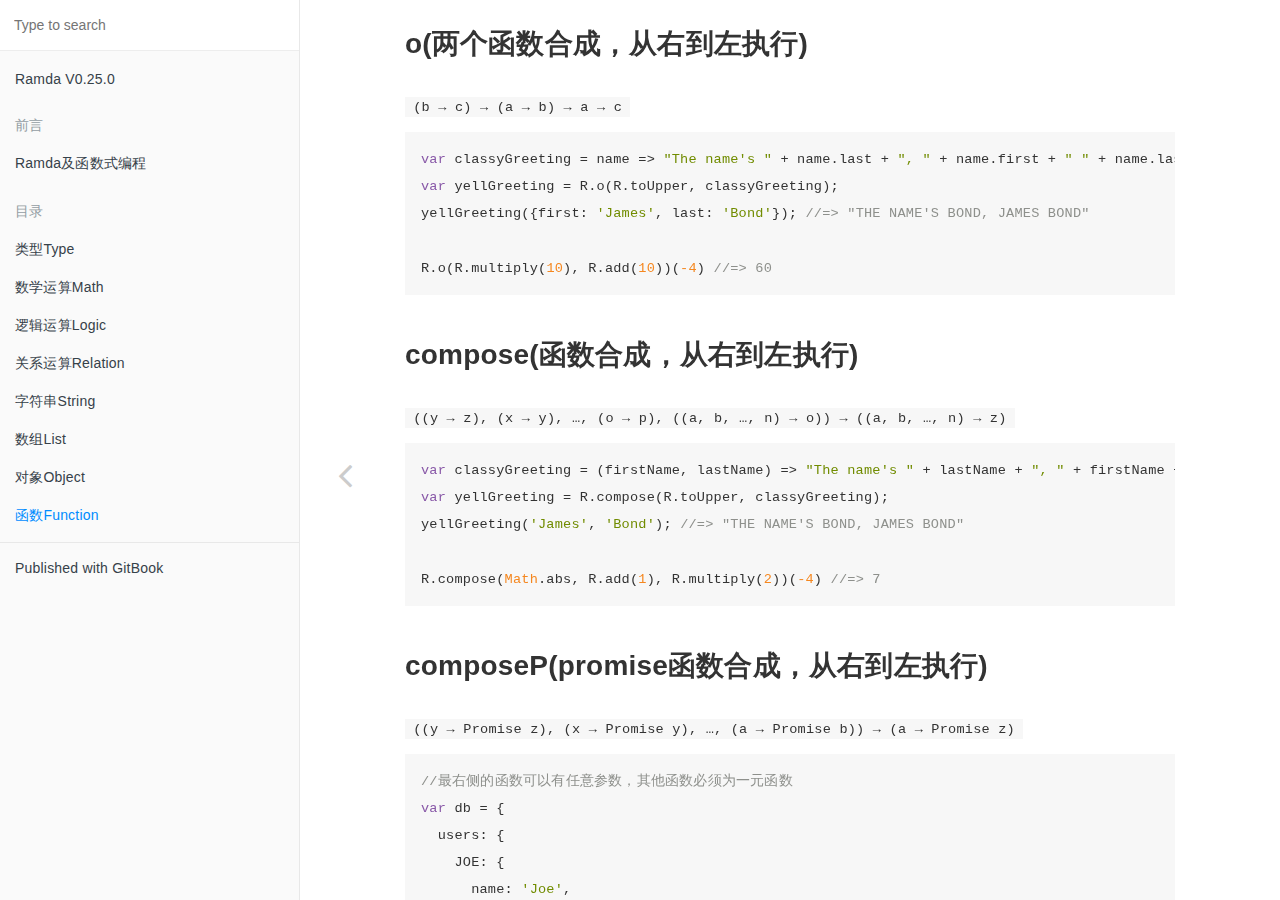
==== commit 4ab1f78d: "Updates" ====
--- a/Function.html
+++ b/Function.html
@@ -112,7 +112,7 @@
                 <a href="./">
             
                     
-                    简介
+                    Ramda及函数式编程
             
                 </a>
             
@@ -276,8 +276,7 @@
     
                                 <section class="normal markdown-section">
                                 
-                                <h1 id="function">Function</h1>
-<h2 id="o&#x4E24;&#x4E2A;&#x51FD;&#x6570;&#x5408;&#x6210;&#xFF0C;&#x4ECE;&#x53F3;&#x5230;&#x5DE6;&#x6267;&#x884C;">o(&#x4E24;&#x4E2A;&#x51FD;&#x6570;&#x5408;&#x6210;&#xFF0C;&#x4ECE;&#x53F3;&#x5230;&#x5DE6;&#x6267;&#x884C;)</h2>
+                                <h2 id="o&#x4E24;&#x4E2A;&#x51FD;&#x6570;&#x5408;&#x6210;&#xFF0C;&#x4ECE;&#x53F3;&#x5230;&#x5DE6;&#x6267;&#x884C;">o(&#x4E24;&#x4E2A;&#x51FD;&#x6570;&#x5408;&#x6210;&#xFF0C;&#x4ECE;&#x53F3;&#x5230;&#x5DE6;&#x6267;&#x884C;)</h2>
 <p><code>(b &#x2192; c) &#x2192; (a &#x2192; b) &#x2192; a &#x2192; c</code></p>
 <pre><code class="lang-javascript"><span class="hljs-keyword">var</span> classyGreeting = name =&gt; <span class="hljs-string">&quot;The name&apos;s &quot;</span> + name.last + <span class="hljs-string">&quot;, &quot;</span> + name.first + <span class="hljs-string">&quot; &quot;</span> + name.last
 <span class="hljs-keyword">var</span> yellGreeting = R.o(R.toUpper, classyGreeting);
@@ -720,7 +719,7 @@
     <script>
         var gitbook = gitbook || [];
         gitbook.push(function() {
-            gitbook.page.hasChanged({"page":{"title":"函数Function","level":"3.8","depth":1,"previous":{"title":"对象Object","level":"3.7","depth":1,"path":"Object.md","ref":"Object.md","articles":[]},"dir":"ltr"},"config":{"gitbook":"*","theme":"default","variables":{},"plugins":[],"pluginsConfig":{"highlight":{},"search":{},"lunr":{"maxIndexSize":1000000,"ignoreSpecialCharacters":false},"sharing":{"facebook":true,"twitter":true,"google":false,"weibo":false,"instapaper":false,"vk":false,"all":["facebook","google","twitter","weibo","instapaper"]},"fontsettings":{"theme":"white","family":"sans","size":2},"theme-default":{"styles":{"website":"styles/website.css","pdf":"styles/pdf.css","epub":"styles/epub.css","mobi":"styles/mobi.css","ebook":"styles/ebook.css","print":"styles/print.css"},"showLevel":false}},"structure":{"langs":"LANGS.md","readme":"README.md","glossary":"GLOSSARY.md","summary":"SUMMARY.md"},"pdf":{"pageNumbers":true,"fontSize":12,"fontFamily":"Arial","paperSize":"a4","chapterMark":"pagebreak","pageBreaksBefore":"/","margin":{"right":62,"left":62,"top":56,"bottom":56}},"styles":{"website":"styles/website.css","pdf":"styles/pdf.css","epub":"styles/epub.css","mobi":"styles/mobi.css","ebook":"styles/ebook.css","print":"styles/print.css"}},"file":{"path":"Function.md","mtime":"2018-08-03T10:44:46.833Z","type":"markdown"},"gitbook":{"version":"3.2.3","time":"2018-11-26T09:26:01.580Z"},"basePath":".","book":{"language":""}});
+            gitbook.page.hasChanged({"page":{"title":"函数Function","level":"3.8","depth":1,"previous":{"title":"对象Object","level":"3.7","depth":1,"path":"Object.md","ref":"Object.md","articles":[]},"dir":"ltr"},"config":{"gitbook":"*","theme":"default","variables":{},"plugins":[],"pluginsConfig":{"highlight":{},"search":{},"lunr":{"maxIndexSize":1000000,"ignoreSpecialCharacters":false},"sharing":{"facebook":true,"twitter":true,"google":false,"weibo":false,"instapaper":false,"vk":false,"all":["facebook","google","twitter","weibo","instapaper"]},"fontsettings":{"theme":"white","family":"sans","size":2},"theme-default":{"styles":{"website":"styles/website.css","pdf":"styles/pdf.css","epub":"styles/epub.css","mobi":"styles/mobi.css","ebook":"styles/ebook.css","print":"styles/print.css"},"showLevel":false}},"structure":{"langs":"LANGS.md","readme":"README.md","glossary":"GLOSSARY.md","summary":"SUMMARY.md"},"pdf":{"pageNumbers":true,"fontSize":12,"fontFamily":"Arial","paperSize":"a4","chapterMark":"pagebreak","pageBreaksBefore":"/","margin":{"right":62,"left":62,"top":56,"bottom":56}},"styles":{"website":"styles/website.css","pdf":"styles/pdf.css","epub":"styles/epub.css","mobi":"styles/mobi.css","ebook":"styles/ebook.css","print":"styles/print.css"}},"file":{"path":"Function.md","mtime":"2018-11-26T09:34:32.402Z","type":"markdown"},"gitbook":{"version":"3.2.3","time":"2018-11-26T09:36:33.395Z"},"basePath":".","book":{"language":""}});
         });
     </script>
 </div>
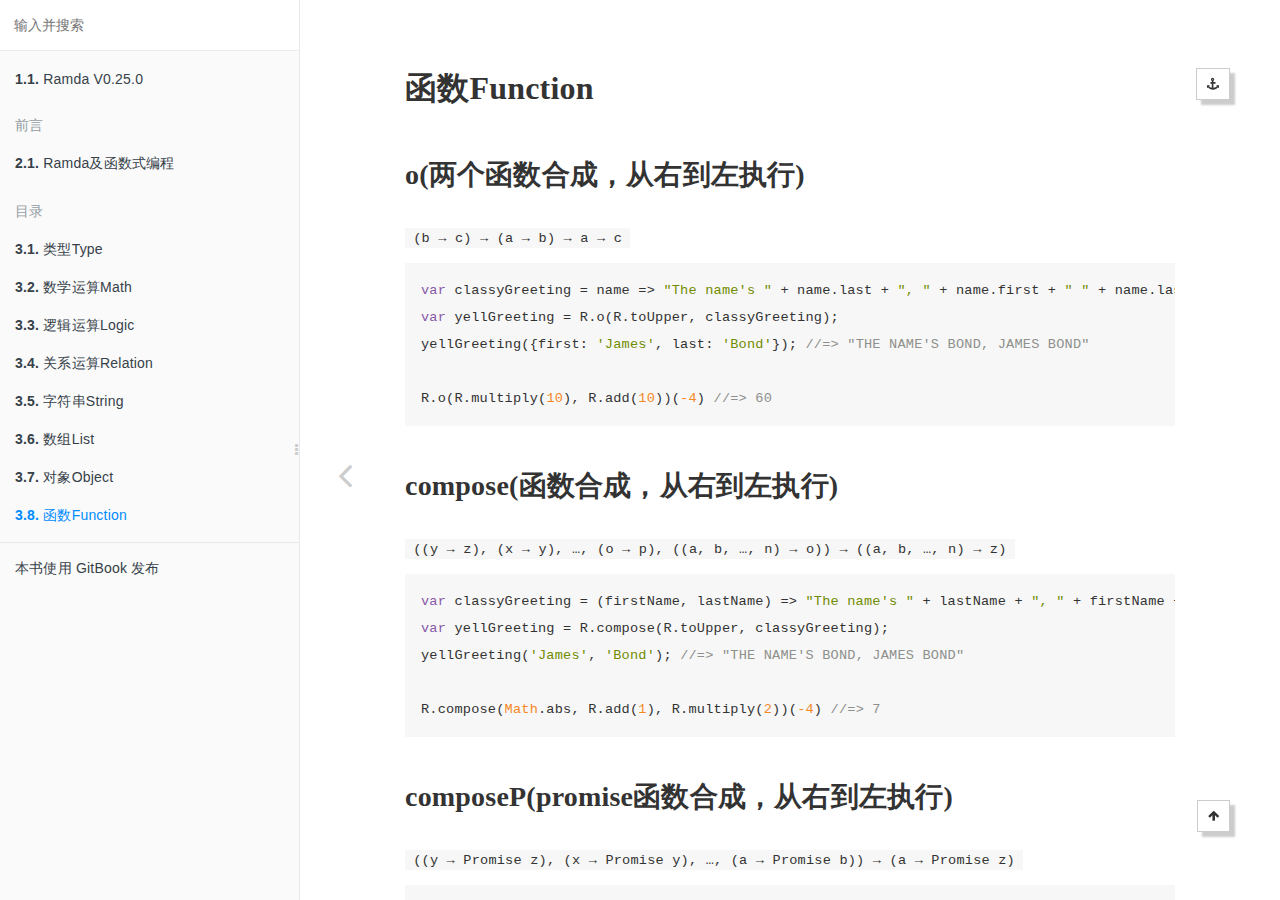
==== commit f2139d4d: "Updates" ====
--- a/Function.html
+++ b/Function.html
@@ -1,14 +1,14 @@
 
 <!DOCTYPE HTML>
-<html lang="" >
+<html lang="zh-hans" >
     <head>
         <meta charset="UTF-8">
         <meta content="text/html; charset=utf-8" http-equiv="Content-Type">
-        <title>函数Function · GitBook</title>
+        <title>函数Function · 函数式编程Ramda</title>
         <meta http-equiv="X-UA-Compatible" content="IE=edge" />
         <meta name="description" content="">
         <meta name="generator" content="GitBook 3.2.3">
-        
+        <meta name="author" content="Leooman">
         
         
     
@@ -17,6 +17,22 @@
     
             
                 
+                <link rel="stylesheet" href="gitbook/gitbook-plugin-anchors/plugin.css">
+                
+            
+                
+                <link rel="stylesheet" href="gitbook/gitbook-plugin-splitter/splitter.css">
+                
+            
+                
+                <link rel="stylesheet" href="gitbook/gitbook-plugin-tbfed-pagefooter/footer.css">
+                
+            
+                
+                <link rel="stylesheet" href="gitbook/gitbook-plugin-anchor-navigation-ex/style/plugin.css">
+                
+            
+                
                 <link rel="stylesheet" href="gitbook/gitbook-plugin-highlight/website.css">
                 
             
@@ -47,6 +63,7 @@
     
 
         
+    
     
     
     <meta name="HandheldFriendly" content="true"/>
@@ -61,6 +78,15 @@
     <link rel="prev" href="Object.html" />
     
 
+    
+        <link rel="shortcut icon" href='logo.ico' type="image/x-icon">
+    
+    
+        <link rel="bookmark" href='logo.ico' type="image/x-icon">
+    
+    
+    
+
     </head>
     <body>
         
@@ -69,7 +95,7 @@
         
             
 <div id="book-search-input" role="search">
-    <input type="text" placeholder="Type to search" />
+    <input type="text" placeholder="输入并搜索" />
 </div>
 
             
@@ -80,6 +106,8 @@
 <ul class="summary">
     
     
+    
+    
 
     
 
@@ -92,6 +120,8 @@
                 <a target="_blank" href="https://github.com/Leooman/ramda">
             
                     
+                        <b>1.1.</b>
+                    
                     Ramda V0.25.0
             
                 </a>
@@ -112,6 +142,8 @@
                 <a href="./">
             
                     
+                        <b>2.1.</b>
+                    
                     Ramda及函数式编程
             
                 </a>
@@ -132,6 +164,8 @@
                 <a href="Type.html">
             
                     
+                        <b>3.1.</b>
+                    
                     类型Type
             
                 </a>
@@ -145,6 +179,8 @@
                 <a href="Math.html">
             
                     
+                        <b>3.2.</b>
+                    
                     数学运算Math
             
                 </a>
@@ -158,6 +194,8 @@
                 <a href="Logic.html">
             
                     
+                        <b>3.3.</b>
+                    
                     逻辑运算Logic
             
                 </a>
@@ -171,6 +209,8 @@
                 <a href="Relation.html">
             
                     
+                        <b>3.4.</b>
+                    
                     关系运算Relation
             
                 </a>
@@ -184,6 +224,8 @@
                 <a href="String.html">
             
                     
+                        <b>3.5.</b>
+                    
                     字符串String
             
                 </a>
@@ -197,6 +239,8 @@
                 <a href="List.html">
             
                     
+                        <b>3.6.</b>
+                    
                     数组List
             
                 </a>
@@ -210,6 +254,8 @@
                 <a href="Object.html">
             
                     
+                        <b>3.7.</b>
+                    
                     对象Object
             
                 </a>
@@ -222,6 +268,8 @@
             
                 <a href="Function.html">
             
+                    
+                        <b>3.8.</b>
                     
                     函数Function
             
@@ -238,7 +286,7 @@
 
     <li>
         <a href="https://www.gitbook.com" target="blank" class="gitbook-link">
-            Published with GitBook
+            本书使用 GitBook 发布
         </a>
     </li>
 </ul>
@@ -276,7 +324,8 @@
     
                                 <section class="normal markdown-section">
                                 
-                                <h2 id="o&#x4E24;&#x4E2A;&#x51FD;&#x6570;&#x5408;&#x6210;&#xFF0C;&#x4ECE;&#x53F3;&#x5230;&#x5DE6;&#x6267;&#x884C;">o(&#x4E24;&#x4E2A;&#x51FD;&#x6570;&#x5408;&#x6210;&#xFF0C;&#x4ECE;&#x53F3;&#x5230;&#x5DE6;&#x6267;&#x884C;)</h2>
+                                <div id="anchor-navigation-ex-navbar"><i class="fa fa-anchor"></i><ul><li><a href="#&#x51FD;&#x6570;function">&#x51FD;&#x6570;Function</a></li><ul><li><a href="#o&#x4E24;&#x4E2A;&#x51FD;&#x6570;&#x5408;&#x6210;&#xFF0C;&#x4ECE;&#x53F3;&#x5230;&#x5DE6;&#x6267;&#x884C;">o(&#x4E24;&#x4E2A;&#x51FD;&#x6570;&#x5408;&#x6210;&#xFF0C;&#x4ECE;&#x53F3;&#x5230;&#x5DE6;&#x6267;&#x884C;)</a></li><li><a href="#compose&#x51FD;&#x6570;&#x5408;&#x6210;&#xFF0C;&#x4ECE;&#x53F3;&#x5230;&#x5DE6;&#x6267;&#x884C;">compose(&#x51FD;&#x6570;&#x5408;&#x6210;&#xFF0C;&#x4ECE;&#x53F3;&#x5230;&#x5DE6;&#x6267;&#x884C;)</a></li><li><a href="#composeppromise&#x51FD;&#x6570;&#x5408;&#x6210;&#xFF0C;&#x4ECE;&#x53F3;&#x5230;&#x5DE6;&#x6267;&#x884C;">composeP(promise&#x51FD;&#x6570;&#x5408;&#x6210;&#xFF0C;&#x4ECE;&#x53F3;&#x5230;&#x5DE6;&#x6267;&#x884C;)</a></li><li><a href="#pipe&#x51FD;&#x6570;&#x5408;&#x6210;&#xFF0C;&#x4ECE;&#x5DE6;&#x5230;&#x53F3;&#x6267;&#x884C;">pipe(&#x51FD;&#x6570;&#x5408;&#x6210;&#xFF0C;&#x4ECE;&#x5DE6;&#x5230;&#x53F3;&#x6267;&#x884C;)</a></li><li><a href="#pipeppromise&#x51FD;&#x6570;&#x5408;&#x6210;&#xFF0C;&#x4ECE;&#x5DE6;&#x5230;&#x53F3;&#x6267;&#x884C;">pipeP(promise&#x51FD;&#x6570;&#x5408;&#x6210;&#xFF0C;&#x4ECE;&#x5DE6;&#x5230;&#x53F3;&#x6267;&#x884C;)</a></li><li><a href="#addindex&#x8FD4;&#x56DE;&#x4E00;&#x4E2A;&#x4F20;&#x9012;item-index-list&#x7684;&#x5217;&#x8868;&#x8FED;&#x4EE3;&#x51FD;&#x6570;">addIndex(&#x8FD4;&#x56DE;&#x4E00;&#x4E2A;&#x4F20;&#x9012;(item, index, list)&#x7684;&#x5217;&#x8868;&#x8FED;&#x4EE3;&#x51FD;&#x6570;)</a></li><li><a href="#always&#x5E38;&#x91CF;">always(&#x5E38;&#x91CF;)</a></li><li><a href="#ffalse">F(false)</a></li><li><a href="#ttrue">T(true)</a></li><li><a href="#ap&#x6570;&#x7EC4;&#x6210;&#x5458;&#x6267;&#x884C;&#x4E00;&#x7EC4;&#x51FD;&#x6570;">ap(&#x6570;&#x7EC4;&#x6210;&#x5458;&#x6267;&#x884C;&#x4E00;&#x7EC4;&#x51FD;&#x6570;)</a></li><li><a href="#apply&#x53C2;&#x6570;&#x6570;&#x7EC4;&#x4F20;&#x5165;&#x6307;&#x5B9A;&#x51FD;&#x6570;">apply(&#x53C2;&#x6570;&#x6570;&#x7EC4;&#x4F20;&#x5165;&#x6307;&#x5B9A;&#x51FD;&#x6570;)</a></li><li><a href="#unapply&#x4E0E;apply&#x76F8;&#x53CD;">unapply(&#x4E0E;apply&#x76F8;&#x53CD;)</a></li><li><a href="#memoizewith&#x51FD;&#x6570;&#x7ED3;&#x679C;&#x7F13;&#x5B58;">memoizeWith(&#x51FD;&#x6570;&#x7ED3;&#x679C;&#x7F13;&#x5B58;)</a></li><li><a href="#call&#x53C2;&#x6570;&#x5E8F;&#x5217;&#x4F20;&#x5165;&#x6307;&#x5B9A;&#x51FD;&#x6570;">call(&#x53C2;&#x6570;&#x5E8F;&#x5217;&#x4F20;&#x5165;&#x6307;&#x5B9A;&#x51FD;&#x6570;)</a></li><li><a href="#applyspec&#x6A21;&#x677F;&#x51FD;&#x6570;">applySpec(&#x6A21;&#x677F;&#x51FD;&#x6570;)</a></li><li><a href="#juxt&#x51FD;&#x6570;&#x7EC4;&#x5904;&#x7406;">juxt(&#x51FD;&#x6570;&#x7EC4;&#x5904;&#x7406;)</a></li><li><a href="#converge&#x53CC;&#x5C42;&#x51FD;&#x6570;&#x7EC4;&#x5904;&#x7406;">converge(&#x53CC;&#x5C42;&#x51FD;&#x6570;&#x7EC4;&#x5904;&#x7406;)</a></li><li><a href="#usewith&#x53CC;&#x5C42;&#x51FD;&#x6570;&#x7EC4;&#x4E00;&#x5BF9;&#x4E00;&#x5904;&#x7406;">useWith(&#x53CC;&#x5C42;&#x51FD;&#x6570;&#x7EC4;&#x4E00;&#x5BF9;&#x4E00;&#x5904;&#x7406;)</a></li><li><a href="#applyto&#x5355;&#x53C2;&#x6570;&#x4F20;&#x5165;&#x6307;&#x5B9A;&#x51FD;&#x6570;">applyTo(&#x5355;&#x53C2;&#x6570;&#x4F20;&#x5165;&#x6307;&#x5B9A;&#x51FD;&#x6570;)</a></li><li><a href="#comparator&#x81EA;&#x5B9A;&#x4E49;&#x6392;&#x5217;&#x7684;&#x6BD4;&#x8F83;&#x51FD;&#x6570;">comparator(&#x81EA;&#x5B9A;&#x4E49;&#x6392;&#x5217;&#x7684;&#x6BD4;&#x8F83;&#x51FD;&#x6570;)</a></li><li><a href="#ascend&#x5347;&#x5E8F;&#x6392;&#x5217;&#x7684;&#x6BD4;&#x8F83;&#x51FD;&#x6570;-">ascend(&#x5347;&#x5E8F;&#x6392;&#x5217;&#x7684;&#x6BD4;&#x8F83;&#x51FD;&#x6570; )</a></li><li><a href="#descend&#x964D;&#x5E8F;&#x6392;&#x5217;&#x7684;&#x6BD4;&#x8F83;&#x51FD;&#x6570;-">descend(&#x964D;&#x5E8F;&#x6392;&#x5217;&#x7684;&#x6BD4;&#x8F83;&#x51FD;&#x6570; )</a></li><li><a href="#binary&#x53C2;&#x6570;&#x51FD;&#x6570;&#x6267;&#x884C;&#x65F6;&#xFF0C;&#x53EA;&#x4F20;&#x5165;&#x524D;&#x4E24;&#x4E2A;&#x53C2;&#x6570;-">binary(&#x53C2;&#x6570;&#x51FD;&#x6570;&#x6267;&#x884C;&#x65F6;&#xFF0C;&#x53EA;&#x4F20;&#x5165;&#x524D;&#x4E24;&#x4E2A;&#x53C2;&#x6570; )</a></li><li><a href="#nary&#x53C2;&#x6570;&#x51FD;&#x6570;&#x6267;&#x884C;&#x65F6;&#xFF0C;&#x53EA;&#x4F20;&#x5165;&#x524D;n&#x4E2A;&#x53C2;&#x6570;">nAry(&#x53C2;&#x6570;&#x51FD;&#x6570;&#x6267;&#x884C;&#x65F6;&#xFF0C;&#x53EA;&#x4F20;&#x5165;&#x524D;n&#x4E2A;&#x53C2;&#x6570;)</a></li><li><a href="#unary&#x53C2;&#x6570;&#x51FD;&#x6570;&#x6267;&#x884C;&#x65F6;&#xFF0C;&#x53EA;&#x4F20;&#x5165;&#x7B2C;&#x4E00;&#x4E2A;&#x53C2;&#x6570;">unary(&#x53C2;&#x6570;&#x51FD;&#x6570;&#x6267;&#x884C;&#x65F6;&#xFF0C;&#x53EA;&#x4F20;&#x5165;&#x7B2C;&#x4E00;&#x4E2A;&#x53C2;&#x6570;)</a></li><li><a href="#bind&#x7ED1;&#x5B9A;&#x4E0A;&#x4E0B;&#x6587;&#x51FD;&#x6570;">bind(&#x7ED1;&#x5B9A;&#x4E0A;&#x4E0B;&#x6587;&#x51FD;&#x6570;)</a></li><li><a href="#partial&#x6307;&#x5B9A;&#x5DE6;&#x4FA7;&#x90E8;&#x5206;&#x53C2;&#x6570;">partial(&#x6307;&#x5B9A;&#x5DE6;&#x4FA7;&#x90E8;&#x5206;&#x53C2;&#x6570;)</a></li><li><a href="#partialright&#x6307;&#x5B9A;&#x53F3;&#x4FA7;&#x90E8;&#x5206;&#x53C2;&#x6570;">partialRight(&#x6307;&#x5B9A;&#x53F3;&#x4FA7;&#x90E8;&#x5206;&#x53C2;&#x6570;)</a></li><li><a href="#curry&#x51FD;&#x6570;&#x67EF;&#x91CC;&#x5316;">curry(&#x51FD;&#x6570;&#x67EF;&#x91CC;&#x5316;)</a></li><li><a href="#curryn&#x53EF;&#x53D8;&#x51FD;&#x6570;&#x67EF;&#x91CC;&#x5316;">curryN(&#x53EF;&#x53D8;&#x51FD;&#x6570;&#x67EF;&#x91CC;&#x5316;)</a></li><li><a href="#uncurryn&#x53CD;&#x67EF;&#x91CC;&#x5316;">uncurryN(&#x53CD;&#x67EF;&#x91CC;&#x5316;)</a></li><li><a href="#empty&#x8FD4;&#x56DE;&#x4E0E;&#x6307;&#x5B9A;&#x503C;&#x540C;&#x7C7B;&#x578B;&#x7684;&#x7A7A;&#x503C;">empty(&#x8FD4;&#x56DE;&#x4E0E;&#x6307;&#x5B9A;&#x503C;&#x540C;&#x7C7B;&#x578B;&#x7684;&#x7A7A;&#x503C;)</a></li><li><a href="#flip&#x7FFB;&#x8F6C;&#x524D;&#x4E24;&#x4E2A;&#x53C2;&#x6570;&#x4F20;&#x5165;&#x987A;&#x5E8F;">flip(&#x7FFB;&#x8F6C;&#x524D;&#x4E24;&#x4E2A;&#x53C2;&#x6570;&#x4F20;&#x5165;&#x987A;&#x5E8F;)</a></li><li><a href="#identity&#x5360;&#x4F4D;&#x51FD;&#x6570;">identity(&#x5360;&#x4F4D;&#x51FD;&#x6570;)</a></li><li><a href="#invoker&#x5F15;&#x7528;&#x51FD;&#x6570;">invoker(&#x5F15;&#x7528;&#x51FD;&#x6570;)</a></li><li><a href="#construct&#x6784;&#x9020;&#x51FD;&#x6570;">construct(&#x6784;&#x9020;&#x51FD;&#x6570;)</a></li><li><a href="#constructn&#x53EF;&#x53D8;&#x6784;&#x9020;&#x51FD;&#x6570;">constructN(&#x53EF;&#x53D8;&#x6784;&#x9020;&#x51FD;&#x6570;)</a></li><li><a href="#lift&#x63D0;&#x5347;">lift(&#x63D0;&#x5347;)</a></li><li><a href="#liftn&#x53EF;&#x53D8;&#x63D0;&#x5347;">liftN(&#x53EF;&#x53D8;&#x63D0;&#x5347;)</a></li><li><a href="#ntharg&#x8FD4;&#x56DE;&#x6307;&#x5B9A;&#x7D22;&#x5F15;&#x5904;&#x7684;&#x53C2;&#x6570;">nthArg(&#x8FD4;&#x56DE;&#x6307;&#x5B9A;&#x7D22;&#x5F15;&#x5904;&#x7684;&#x53C2;&#x6570;)</a></li><li><a href="#&#x5360;&#x4F4D;&#x7B26;">__(&#x5360;&#x4F4D;&#x7B26;)</a></li><li><a href="#of&#x8FD4;&#x56DE;&#x5305;&#x542B;&#x6240;&#x63D0;&#x4F9B;&#x503C;&#x7684;&#x5355;&#x6570;&#x7EC4;">of(&#x8FD4;&#x56DE;&#x5305;&#x542B;&#x6240;&#x63D0;&#x4F9B;&#x503C;&#x7684;&#x5355;&#x6570;&#x7EC4;)</a></li><li><a href="#once&#x53EA;&#x8FD0;&#x884C;&#x4E00;&#x6B21;&#x51FD;&#x6570;">once(&#x53EA;&#x8FD0;&#x884C;&#x4E00;&#x6B21;&#x51FD;&#x6570;)</a></li><li><a href="#tap&#x503C;&#x53D8;&#x6362;">tap(&#x503C;&#x53D8;&#x6362;)</a></li><li><a href="#trycatchtry-catch">tryCatch(try catch)</a></li></ul></ul></div><a href="#&#x51FD;&#x6570;function" id="anchorNavigationExGoTop"><i class="fa fa-arrow-up"></i></a><h1 id="&#x51FD;&#x6570;function"><a name="&#x51FD;&#x6570;function" class="anchor-navigation-ex-anchor" href="#&#x51FD;&#x6570;function"><i class="fa fa-link" aria-hidden="true"></i></a>&#x51FD;&#x6570;Function</h1>
+<h2 id="o&#x4E24;&#x4E2A;&#x51FD;&#x6570;&#x5408;&#x6210;&#xFF0C;&#x4ECE;&#x53F3;&#x5230;&#x5DE6;&#x6267;&#x884C;"><a name="o&#x4E24;&#x4E2A;&#x51FD;&#x6570;&#x5408;&#x6210;&#xFF0C;&#x4ECE;&#x53F3;&#x5230;&#x5DE6;&#x6267;&#x884C;" class="anchor-navigation-ex-anchor" href="#o&#x4E24;&#x4E2A;&#x51FD;&#x6570;&#x5408;&#x6210;&#xFF0C;&#x4ECE;&#x53F3;&#x5230;&#x5DE6;&#x6267;&#x884C;"><i class="fa fa-link" aria-hidden="true"></i></a>o(&#x4E24;&#x4E2A;&#x51FD;&#x6570;&#x5408;&#x6210;&#xFF0C;&#x4ECE;&#x53F3;&#x5230;&#x5DE6;&#x6267;&#x884C;)</h2>
 <p><code>(b &#x2192; c) &#x2192; (a &#x2192; b) &#x2192; a &#x2192; c</code></p>
 <pre><code class="lang-javascript"><span class="hljs-keyword">var</span> classyGreeting = name =&gt; <span class="hljs-string">&quot;The name&apos;s &quot;</span> + name.last + <span class="hljs-string">&quot;, &quot;</span> + name.first + <span class="hljs-string">&quot; &quot;</span> + name.last
 <span class="hljs-keyword">var</span> yellGreeting = R.o(R.toUpper, classyGreeting);
@@ -284,7 +333,7 @@
 
 R.o(R.multiply(<span class="hljs-number">10</span>), R.add(<span class="hljs-number">10</span>))(<span class="hljs-number">-4</span>) <span class="hljs-comment">//=&gt; 60</span>
 </code></pre>
-<h2 id="compose&#x51FD;&#x6570;&#x5408;&#x6210;&#xFF0C;&#x4ECE;&#x53F3;&#x5230;&#x5DE6;&#x6267;&#x884C;">compose(&#x51FD;&#x6570;&#x5408;&#x6210;&#xFF0C;&#x4ECE;&#x53F3;&#x5230;&#x5DE6;&#x6267;&#x884C;)</h2>
+<h2 id="compose&#x51FD;&#x6570;&#x5408;&#x6210;&#xFF0C;&#x4ECE;&#x53F3;&#x5230;&#x5DE6;&#x6267;&#x884C;"><a name="compose&#x51FD;&#x6570;&#x5408;&#x6210;&#xFF0C;&#x4ECE;&#x53F3;&#x5230;&#x5DE6;&#x6267;&#x884C;" class="anchor-navigation-ex-anchor" href="#compose&#x51FD;&#x6570;&#x5408;&#x6210;&#xFF0C;&#x4ECE;&#x53F3;&#x5230;&#x5DE6;&#x6267;&#x884C;"><i class="fa fa-link" aria-hidden="true"></i></a>compose(&#x51FD;&#x6570;&#x5408;&#x6210;&#xFF0C;&#x4ECE;&#x53F3;&#x5230;&#x5DE6;&#x6267;&#x884C;)</h2>
 <p><code>((y &#x2192; z), (x &#x2192; y), &#x2026;, (o &#x2192; p), ((a, b, &#x2026;, n) &#x2192; o)) &#x2192; ((a, b, &#x2026;, n) &#x2192; z)</code></p>
 <pre><code class="lang-javascript"><span class="hljs-keyword">var</span> classyGreeting = (firstName, lastName) =&gt; <span class="hljs-string">&quot;The name&apos;s &quot;</span> + lastName + <span class="hljs-string">&quot;, &quot;</span> + firstName + <span class="hljs-string">&quot; &quot;</span> + lastName
 <span class="hljs-keyword">var</span> yellGreeting = R.compose(R.toUpper, classyGreeting);
@@ -292,7 +341,7 @@
 
 R.compose(<span class="hljs-built_in">Math</span>.abs, R.add(<span class="hljs-number">1</span>), R.multiply(<span class="hljs-number">2</span>))(<span class="hljs-number">-4</span>) <span class="hljs-comment">//=&gt; 7</span>
 </code></pre>
-<h2 id="composeppromise&#x51FD;&#x6570;&#x5408;&#x6210;&#xFF0C;&#x4ECE;&#x53F3;&#x5230;&#x5DE6;&#x6267;&#x884C;">composeP(promise&#x51FD;&#x6570;&#x5408;&#x6210;&#xFF0C;&#x4ECE;&#x53F3;&#x5230;&#x5DE6;&#x6267;&#x884C;)</h2>
+<h2 id="composeppromise&#x51FD;&#x6570;&#x5408;&#x6210;&#xFF0C;&#x4ECE;&#x53F3;&#x5230;&#x5DE6;&#x6267;&#x884C;"><a name="composeppromise&#x51FD;&#x6570;&#x5408;&#x6210;&#xFF0C;&#x4ECE;&#x53F3;&#x5230;&#x5DE6;&#x6267;&#x884C;" class="anchor-navigation-ex-anchor" href="#composeppromise&#x51FD;&#x6570;&#x5408;&#x6210;&#xFF0C;&#x4ECE;&#x53F3;&#x5230;&#x5DE6;&#x6267;&#x884C;"><i class="fa fa-link" aria-hidden="true"></i></a>composeP(promise&#x51FD;&#x6570;&#x5408;&#x6210;&#xFF0C;&#x4ECE;&#x53F3;&#x5230;&#x5DE6;&#x6267;&#x884C;)</h2>
 <p><code>((y &#x2192; Promise z), (x &#x2192; Promise y), &#x2026;, (a &#x2192; Promise b)) &#x2192; (a &#x2192; Promise z)</code></p>
 <pre><code class="lang-javascript"><span class="hljs-comment">//&#x6700;&#x53F3;&#x4FA7;&#x7684;&#x51FD;&#x6570;&#x53EF;&#x4EE5;&#x6709;&#x4EFB;&#x610F;&#x53C2;&#x6570;&#xFF0C;&#x5176;&#x4ED6;&#x51FD;&#x6570;&#x5FC5;&#x987B;&#x4E3A;&#x4E00;&#x5143;&#x51FD;&#x6570;</span>
 <span class="hljs-keyword">var</span> db = {
@@ -314,39 +363,39 @@
 followersForUser(<span class="hljs-string">&apos;JOE&apos;</span>).then(followers =&gt; <span class="hljs-built_in">console</span>.log(<span class="hljs-string">&apos;Followers:&apos;</span>, followers))
 <span class="hljs-comment">// Followers: [&quot;STEVE&quot;,&quot;SUZY&quot;]</span>
 </code></pre>
-<h2 id="pipe&#x51FD;&#x6570;&#x5408;&#x6210;&#xFF0C;&#x4ECE;&#x5DE6;&#x5230;&#x53F3;&#x6267;&#x884C;">pipe(&#x51FD;&#x6570;&#x5408;&#x6210;&#xFF0C;&#x4ECE;&#x5DE6;&#x5230;&#x53F3;&#x6267;&#x884C;)</h2>
+<h2 id="pipe&#x51FD;&#x6570;&#x5408;&#x6210;&#xFF0C;&#x4ECE;&#x5DE6;&#x5230;&#x53F3;&#x6267;&#x884C;"><a name="pipe&#x51FD;&#x6570;&#x5408;&#x6210;&#xFF0C;&#x4ECE;&#x5DE6;&#x5230;&#x53F3;&#x6267;&#x884C;" class="anchor-navigation-ex-anchor" href="#pipe&#x51FD;&#x6570;&#x5408;&#x6210;&#xFF0C;&#x4ECE;&#x5DE6;&#x5230;&#x53F3;&#x6267;&#x884C;"><i class="fa fa-link" aria-hidden="true"></i></a>pipe(&#x51FD;&#x6570;&#x5408;&#x6210;&#xFF0C;&#x4ECE;&#x5DE6;&#x5230;&#x53F3;&#x6267;&#x884C;)</h2>
 <p><code>(((a, b, &#x2026;, n) &#x2192; o), (o &#x2192; p), &#x2026;, (x &#x2192; y), (y &#x2192; z)) &#x2192; ((a, b, &#x2026;, n) &#x2192; z)</code></p>
 <pre><code class="lang-javascript"><span class="hljs-keyword">var</span> f = R.pipe(<span class="hljs-built_in">Math</span>.pow, R.negate, R.inc);
 
 f(<span class="hljs-number">3</span>, <span class="hljs-number">4</span>); <span class="hljs-comment">// -(3^4) + 1</span>
 </code></pre>
-<h2 id="pipeppromise&#x51FD;&#x6570;&#x5408;&#x6210;&#xFF0C;&#x4ECE;&#x5DE6;&#x5230;&#x53F3;&#x6267;&#x884C;">pipeP(promise&#x51FD;&#x6570;&#x5408;&#x6210;&#xFF0C;&#x4ECE;&#x5DE6;&#x5230;&#x53F3;&#x6267;&#x884C;)</h2>
+<h2 id="pipeppromise&#x51FD;&#x6570;&#x5408;&#x6210;&#xFF0C;&#x4ECE;&#x5DE6;&#x5230;&#x53F3;&#x6267;&#x884C;"><a name="pipeppromise&#x51FD;&#x6570;&#x5408;&#x6210;&#xFF0C;&#x4ECE;&#x5DE6;&#x5230;&#x53F3;&#x6267;&#x884C;" class="anchor-navigation-ex-anchor" href="#pipeppromise&#x51FD;&#x6570;&#x5408;&#x6210;&#xFF0C;&#x4ECE;&#x5DE6;&#x5230;&#x53F3;&#x6267;&#x884C;"><i class="fa fa-link" aria-hidden="true"></i></a>pipeP(promise&#x51FD;&#x6570;&#x5408;&#x6210;&#xFF0C;&#x4ECE;&#x5DE6;&#x5230;&#x53F3;&#x6267;&#x884C;)</h2>
 <p><code>((a &#x2192; Promise b), (b &#x2192; Promise c), &#x2026;, (y &#x2192; Promise z)) &#x2192; (a &#x2192; Promise z)</code></p>
 <pre><code class="lang-javascript"><span class="hljs-comment">// &#x6700;&#x5DE6;&#x4FA7;&#x7684;&#x51FD;&#x6570;&#x53EF;&#x4EE5;&#x6709;&#x4EFB;&#x610F;&#x53C2;&#x6570;&#xFF0C;&#x5176;&#x4ED6;&#x51FD;&#x6570;&#x5FC5;&#x987B;&#x4E3A;&#x4E00;&#x5143;&#x51FD;&#x6570;</span>
 <span class="hljs-comment">//  followersForUser :: String -&gt; Promise [User]</span>
 <span class="hljs-keyword">var</span> followersForUser = R.pipeP(db.getUserById, db.getFollowers);
 </code></pre>
-<h2 id="addindex&#x8FD4;&#x56DE;&#x4E00;&#x4E2A;&#x4F20;&#x9012;item-index-list&#x7684;&#x5217;&#x8868;&#x8FED;&#x4EE3;&#x51FD;&#x6570;">addIndex(&#x8FD4;&#x56DE;&#x4E00;&#x4E2A;&#x4F20;&#x9012;(item, index, list)&#x7684;&#x5217;&#x8868;&#x8FED;&#x4EE3;&#x51FD;&#x6570;)</h2>
+<h2 id="addindex&#x8FD4;&#x56DE;&#x4E00;&#x4E2A;&#x4F20;&#x9012;item-index-list&#x7684;&#x5217;&#x8868;&#x8FED;&#x4EE3;&#x51FD;&#x6570;"><a name="addindex&#x8FD4;&#x56DE;&#x4E00;&#x4E2A;&#x4F20;&#x9012;item-index-list&#x7684;&#x5217;&#x8868;&#x8FED;&#x4EE3;&#x51FD;&#x6570;" class="anchor-navigation-ex-anchor" href="#addindex&#x8FD4;&#x56DE;&#x4E00;&#x4E2A;&#x4F20;&#x9012;item-index-list&#x7684;&#x5217;&#x8868;&#x8FED;&#x4EE3;&#x51FD;&#x6570;"><i class="fa fa-link" aria-hidden="true"></i></a>addIndex(&#x8FD4;&#x56DE;&#x4E00;&#x4E2A;&#x4F20;&#x9012;(item, index, list)&#x7684;&#x5217;&#x8868;&#x8FED;&#x4EE3;&#x51FD;&#x6570;)</h2>
 <p><code>((a &#x2026; &#x2192; b) &#x2026; &#x2192; [a] &#x2192; *) &#x2192; (a &#x2026;, Int, [a] &#x2192; b) &#x2026; &#x2192; [a] &#x2192; *)</code></p>
 <pre><code class="lang-javascript"><span class="hljs-comment">//&#x53C2;&#x6570;&#x4E3A;&#x4E00;&#x4E2A;&#x4E0D;&#x5C06;&#x7D22;&#x5F15;&#x6216;&#x5217;&#x8868;&#x6210;&#x5458;&#x4F20;&#x9012;&#x5230;&#x5176;&#x56DE;&#x8C03;&#x7684;&#x5217;&#x8868;&#x8FED;&#x4EE3;&#x51FD;&#x6570;</span>
 <span class="hljs-keyword">var</span> mapIndexed = R.addIndex(R.map);
 mapIndexed((val, idx) =&gt; idx + <span class="hljs-string">&apos;-&apos;</span> + val, [<span class="hljs-string">&apos;f&apos;</span>, <span class="hljs-string">&apos;o&apos;</span>, <span class="hljs-string">&apos;o&apos;</span>, <span class="hljs-string">&apos;b&apos;</span>, <span class="hljs-string">&apos;a&apos;</span>, <span class="hljs-string">&apos;r&apos;</span>]);
 <span class="hljs-comment">//=&gt; [&apos;0-f&apos;, &apos;1-o&apos;, &apos;2-o&apos;, &apos;3-b&apos;, &apos;4-a&apos;, &apos;5-r&apos;]</span>
 </code></pre>
-<h2 id="always&#x5E38;&#x91CF;">always(&#x5E38;&#x91CF;)</h2>
+<h2 id="always&#x5E38;&#x91CF;"><a name="always&#x5E38;&#x91CF;" class="anchor-navigation-ex-anchor" href="#always&#x5E38;&#x91CF;"><i class="fa fa-link" aria-hidden="true"></i></a>always(&#x5E38;&#x91CF;)</h2>
 <p><code>a &#x2192; (* &#x2192; a)</code></p>
 <pre><code class="lang-javascript"><span class="hljs-keyword">var</span> t = R.always(<span class="hljs-string">&apos;Tee&apos;</span>);
 t(); <span class="hljs-comment">//=&gt; &apos;Tee&apos;</span>
 </code></pre>
-<h2 id="ffalse">F(false)</h2>
+<h2 id="ffalse"><a name="ffalse" class="anchor-navigation-ex-anchor" href="#ffalse"><i class="fa fa-link" aria-hidden="true"></i></a>F(false)</h2>
 <p><code>* &#x2192; Boolean</code></p>
 <pre><code class="lang-javascript">R.F(); <span class="hljs-comment">//=&gt; false</span>
 </code></pre>
-<h2 id="ttrue">T(true)</h2>
+<h2 id="ttrue"><a name="ttrue" class="anchor-navigation-ex-anchor" href="#ttrue"><i class="fa fa-link" aria-hidden="true"></i></a>T(true)</h2>
 <p><code>* &#x2192; Boolean</code></p>
 <pre><code class="lang-javascript">R.T(); <span class="hljs-comment">//=&gt; true</span>
 </code></pre>
-<h2 id="ap&#x6570;&#x7EC4;&#x6210;&#x5458;&#x6267;&#x884C;&#x4E00;&#x7EC4;&#x51FD;&#x6570;">ap(&#x6570;&#x7EC4;&#x6210;&#x5458;&#x6267;&#x884C;&#x4E00;&#x7EC4;&#x51FD;&#x6570;)</h2>
+<h2 id="ap&#x6570;&#x7EC4;&#x6210;&#x5458;&#x6267;&#x884C;&#x4E00;&#x7EC4;&#x51FD;&#x6570;"><a name="ap&#x6570;&#x7EC4;&#x6210;&#x5458;&#x6267;&#x884C;&#x4E00;&#x7EC4;&#x51FD;&#x6570;" class="anchor-navigation-ex-anchor" href="#ap&#x6570;&#x7EC4;&#x6210;&#x5458;&#x6267;&#x884C;&#x4E00;&#x7EC4;&#x51FD;&#x6570;"><i class="fa fa-link" aria-hidden="true"></i></a>ap(&#x6570;&#x7EC4;&#x6210;&#x5458;&#x6267;&#x884C;&#x4E00;&#x7EC4;&#x51FD;&#x6570;)</h2>
 <p><code>[a &#x2192; b] &#x2192; [a] &#x2192; [b]</code> <code>Apply f =&gt; f (a &#x2192; b) &#x2192; f a &#x2192; f b</code> <code>(a &#x2192; b &#x2192; c) &#x2192; (a &#x2192; b) &#x2192; (a &#x2192; c)</code></p>
 <pre><code class="lang-javascript">R.ap([R.multiply(<span class="hljs-number">2</span>), R.add(<span class="hljs-number">3</span>)], [<span class="hljs-number">1</span>,<span class="hljs-number">2</span>,<span class="hljs-number">3</span>]); <span class="hljs-comment">//=&gt; [2, 4, 6, 4, 5, 6]</span>
 R.ap([R.concat(<span class="hljs-string">&apos;tasty &apos;</span>), R.toUpper], [<span class="hljs-string">&apos;pizza&apos;</span>, <span class="hljs-string">&apos;salad&apos;</span>]); <span class="hljs-comment">//=&gt; [&quot;tasty pizza&quot;, &quot;tasty salad&quot;, &quot;PIZZA&quot;, &quot;SALAD&quot;]</span>
@@ -355,16 +404,16 @@
 <span class="hljs-comment">// when only two functions are passed</span>
 R.ap(R.concat, R.toUpper)(<span class="hljs-string">&apos;Ramda&apos;</span>) <span class="hljs-comment">//=&gt; &apos;RamdaRAMDA&apos;</span>
 </code></pre>
-<h2 id="apply&#x53C2;&#x6570;&#x6570;&#x7EC4;&#x4F20;&#x5165;&#x6307;&#x5B9A;&#x51FD;&#x6570;">apply(&#x53C2;&#x6570;&#x6570;&#x7EC4;&#x4F20;&#x5165;&#x6307;&#x5B9A;&#x51FD;&#x6570;)</h2>
+<h2 id="apply&#x53C2;&#x6570;&#x6570;&#x7EC4;&#x4F20;&#x5165;&#x6307;&#x5B9A;&#x51FD;&#x6570;"><a name="apply&#x53C2;&#x6570;&#x6570;&#x7EC4;&#x4F20;&#x5165;&#x6307;&#x5B9A;&#x51FD;&#x6570;" class="anchor-navigation-ex-anchor" href="#apply&#x53C2;&#x6570;&#x6570;&#x7EC4;&#x4F20;&#x5165;&#x6307;&#x5B9A;&#x51FD;&#x6570;"><i class="fa fa-link" aria-hidden="true"></i></a>apply(&#x53C2;&#x6570;&#x6570;&#x7EC4;&#x4F20;&#x5165;&#x6307;&#x5B9A;&#x51FD;&#x6570;)</h2>
 <p><code>(*&#x2026; &#x2192; a) &#x2192; [*] &#x2192; a</code></p>
 <pre><code class="lang-javascript"><span class="hljs-keyword">var</span> nums = [<span class="hljs-number">1</span>, <span class="hljs-number">2</span>, <span class="hljs-number">3</span>, <span class="hljs-number">-99</span>, <span class="hljs-number">42</span>, <span class="hljs-number">6</span>, <span class="hljs-number">7</span>];
 R.apply(<span class="hljs-built_in">Math</span>.max, nums); <span class="hljs-comment">//=&gt; 42</span>
 </code></pre>
-<h2 id="unapply&#x4E0E;apply&#x76F8;&#x53CD;">unapply(&#x4E0E;apply&#x76F8;&#x53CD;)</h2>
+<h2 id="unapply&#x4E0E;apply&#x76F8;&#x53CD;"><a name="unapply&#x4E0E;apply&#x76F8;&#x53CD;" class="anchor-navigation-ex-anchor" href="#unapply&#x4E0E;apply&#x76F8;&#x53CD;"><i class="fa fa-link" aria-hidden="true"></i></a>unapply(&#x4E0E;apply&#x76F8;&#x53CD;)</h2>
 <p><code>([*&#x2026;] &#x2192; a) &#x2192; (*&#x2026; &#x2192; a)</code></p>
 <pre><code class="lang-javascript">R.unapply(<span class="hljs-built_in">JSON</span>.stringify)(<span class="hljs-number">1</span>, <span class="hljs-number">2</span>, <span class="hljs-number">3</span>); <span class="hljs-comment">//=&gt; &apos;[1,2,3]&apos;</span>
 </code></pre>
-<h2 id="memoizewith&#x51FD;&#x6570;&#x7ED3;&#x679C;&#x7F13;&#x5B58;">memoizeWith(&#x51FD;&#x6570;&#x7ED3;&#x679C;&#x7F13;&#x5B58;)</h2>
+<h2 id="memoizewith&#x51FD;&#x6570;&#x7ED3;&#x679C;&#x7F13;&#x5B58;"><a name="memoizewith&#x51FD;&#x6570;&#x7ED3;&#x679C;&#x7F13;&#x5B58;" class="anchor-navigation-ex-anchor" href="#memoizewith&#x51FD;&#x6570;&#x7ED3;&#x679C;&#x7F13;&#x5B58;"><i class="fa fa-link" aria-hidden="true"></i></a>memoizeWith(&#x51FD;&#x6570;&#x7ED3;&#x679C;&#x7F13;&#x5B58;)</h2>
 <p><code>(*&#x2026; &#x2192; String) &#x2192; (*&#x2026; &#x2192; a) &#x2192; (*&#x2026; &#x2192; a)</code></p>
 <pre><code class="lang-javascript"><span class="hljs-comment">//&#x7B2C;&#x4E00;&#x4E2A;&#x53C2;&#x6570;&#x4E3A;fn&#x4EA7;&#x751F;&#x7F13;&#x5B58;&#x503C;</span>
 <span class="hljs-comment">//&#x7B2C;&#x4E8C;&#x4E2A;&#x53C2;&#x6570;&#x4E3A;fn&#x8BB0;&#x5FC6;&#x51FD;&#x6570;</span>
@@ -378,7 +427,7 @@
 factorial(<span class="hljs-number">5</span>); <span class="hljs-comment">//=&gt; 120</span>
 count; <span class="hljs-comment">//=&gt; 1</span>
 </code></pre>
-<h2 id="call&#x53C2;&#x6570;&#x5E8F;&#x5217;&#x4F20;&#x5165;&#x6307;&#x5B9A;&#x51FD;&#x6570;">call(&#x53C2;&#x6570;&#x5E8F;&#x5217;&#x4F20;&#x5165;&#x6307;&#x5B9A;&#x51FD;&#x6570;)</h2>
+<h2 id="call&#x53C2;&#x6570;&#x5E8F;&#x5217;&#x4F20;&#x5165;&#x6307;&#x5B9A;&#x51FD;&#x6570;"><a name="call&#x53C2;&#x6570;&#x5E8F;&#x5217;&#x4F20;&#x5165;&#x6307;&#x5B9A;&#x51FD;&#x6570;" class="anchor-navigation-ex-anchor" href="#call&#x53C2;&#x6570;&#x5E8F;&#x5217;&#x4F20;&#x5165;&#x6307;&#x5B9A;&#x51FD;&#x6570;"><i class="fa fa-link" aria-hidden="true"></i></a>call(&#x53C2;&#x6570;&#x5E8F;&#x5217;&#x4F20;&#x5165;&#x6307;&#x5B9A;&#x51FD;&#x6570;)</h2>
 <p><code>(*&#x2026; &#x2192; a),*&#x2026; &#x2192; a</code></p>
 <pre><code class="lang-javascript">R.call(R.add, <span class="hljs-number">1</span>, <span class="hljs-number">2</span>); <span class="hljs-comment">//=&gt; 3</span>
 
@@ -393,7 +442,7 @@
 
 format({indent: <span class="hljs-number">2</span>, value: <span class="hljs-string">&apos;foo\nbar\nbaz\n&apos;</span>}); <span class="hljs-comment">//=&gt; &apos;  foo\n  bar\n  baz\n&apos;</span>
 </code></pre>
-<h2 id="applyspec&#x6A21;&#x677F;&#x51FD;&#x6570;">applySpec(&#x6A21;&#x677F;&#x51FD;&#x6570;)</h2>
+<h2 id="applyspec&#x6A21;&#x677F;&#x51FD;&#x6570;"><a name="applyspec&#x6A21;&#x677F;&#x51FD;&#x6570;" class="anchor-navigation-ex-anchor" href="#applyspec&#x6A21;&#x677F;&#x51FD;&#x6570;"><i class="fa fa-link" aria-hidden="true"></i></a>applySpec(&#x6A21;&#x677F;&#x51FD;&#x6570;)</h2>
 <p><code>{k: ((a, b, &#x2026;, m) &#x2192; v)} &#x2192; ((a, b, &#x2026;, m) &#x2192; {k: v})</code></p>
 <pre><code class="lang-javascript"><span class="hljs-comment">//&#x8FD4;&#x56DE;&#x4E00;&#x4E2A;&#x6A21;&#x677F;&#x51FD;&#x6570;&#xFF0C;&#x8BE5;&#x51FD;&#x6570;&#x4F1A;&#x5C06;&#x53C2;&#x6570;&#x4F20;&#x5165;&#x6A21;&#x677F;&#x5185;&#x7684;&#x51FD;&#x6570;&#x6267;&#x884C;&#xFF0C;&#x7136;&#x540E;&#x5C06;&#x6267;&#x884C;&#x7ED3;&#x679C;&#x586B;&#x5145;&#x5230;&#x6A21;&#x677F;</span>
 <span class="hljs-keyword">var</span> getMetrics = R.applySpec({
@@ -402,12 +451,12 @@
 });
 getMetrics(<span class="hljs-number">2</span>, <span class="hljs-number">4</span>); <span class="hljs-comment">// =&gt; { sum: 6, nested: { mul: 8 } }</span>
 </code></pre>
-<h2 id="juxt&#x51FD;&#x6570;&#x7EC4;&#x5904;&#x7406;">juxt(&#x51FD;&#x6570;&#x7EC4;&#x5904;&#x7406;)</h2>
+<h2 id="juxt&#x51FD;&#x6570;&#x7EC4;&#x5904;&#x7406;"><a name="juxt&#x51FD;&#x6570;&#x7EC4;&#x5904;&#x7406;" class="anchor-navigation-ex-anchor" href="#juxt&#x51FD;&#x6570;&#x7EC4;&#x5904;&#x7406;"><i class="fa fa-link" aria-hidden="true"></i></a>juxt(&#x51FD;&#x6570;&#x7EC4;&#x5904;&#x7406;)</h2>
 <p><code>[(a, b, &#x2026;, m) &#x2192; n] &#x2192; ((a, b, &#x2026;, m) &#x2192; [n])</code></p>
 <pre><code class="lang-javascript"><span class="hljs-keyword">var</span> getRange = R.juxt([<span class="hljs-built_in">Math</span>.min, <span class="hljs-built_in">Math</span>.max]);
 getRange(<span class="hljs-number">3</span>, <span class="hljs-number">4</span>, <span class="hljs-number">9</span>, <span class="hljs-number">-3</span>); <span class="hljs-comment">//=&gt; [-3, 9]</span>
 </code></pre>
-<h2 id="converge&#x53CC;&#x5C42;&#x51FD;&#x6570;&#x7EC4;&#x5904;&#x7406;">converge(&#x53CC;&#x5C42;&#x51FD;&#x6570;&#x7EC4;&#x5904;&#x7406;)</h2>
+<h2 id="converge&#x53CC;&#x5C42;&#x51FD;&#x6570;&#x7EC4;&#x5904;&#x7406;"><a name="converge&#x53CC;&#x5C42;&#x51FD;&#x6570;&#x7EC4;&#x5904;&#x7406;" class="anchor-navigation-ex-anchor" href="#converge&#x53CC;&#x5C42;&#x51FD;&#x6570;&#x7EC4;&#x5904;&#x7406;"><i class="fa fa-link" aria-hidden="true"></i></a>converge(&#x53CC;&#x5C42;&#x51FD;&#x6570;&#x7EC4;&#x5904;&#x7406;)</h2>
 <p><code>((x1, x2, &#x2026;) &#x2192; z) &#x2192; [((a, b, &#x2026;) &#x2192; x1), ((a, b, &#x2026;) &#x2192; x2), &#x2026;] &#x2192; (a &#x2192; b &#x2192; &#x2026; &#x2192; z)</code></p>
 <pre><code class="lang-javascript"><span class="hljs-comment">//&#x63A5;&#x53D7;&#x4E24;&#x4E2A;&#x53C2;&#x6570;&#xFF0C;&#x7B2C;&#x4E00;&#x4E2A;&#x53C2;&#x6570;&#x662F;&#x51FD;&#x6570;&#xFF0C;&#x7B2C;&#x4E8C;&#x4E2A;&#x53C2;&#x6570;&#x662F;&#x51FD;&#x6570;&#x6570;&#x7EC4;&#x3002;&#x4F20;&#x5165;&#x7684;&#x503C;&#x5148;&#x4F7F;&#x7528;&#x7B2C;&#x4E8C;&#x4E2A;&#x53C2;&#x6570;&#x5305;&#x542B;&#x7684;&#x51FD;&#x6570;&#x5206;&#x522B;&#x5904;&#x7406;&#x4EE5;&#x540E;&#xFF0C;&#x518D;&#x7528;&#x7B2C;&#x4E00;&#x4E2A;&#x53C2;&#x6570;&#x5904;&#x7406;&#x524D;&#x4E00;&#x6B65;&#x751F;&#x6210;&#x7684;&#x7ED3;&#x679C;</span>
 <span class="hljs-keyword">var</span> average = R.converge(R.divide, [R.sum, R.length])
@@ -416,7 +465,7 @@
 <span class="hljs-keyword">var</span> strangeConcat = R.converge(R.concat, [R.toUpper, R.toLower])
 strangeConcat(<span class="hljs-string">&quot;Yodel&quot;</span>) <span class="hljs-comment">//=&gt; &quot;YODELyodel&quot;</span>
 </code></pre>
-<h2 id="usewith&#x53CC;&#x5C42;&#x51FD;&#x6570;&#x7EC4;&#x4E00;&#x5BF9;&#x4E00;&#x5904;&#x7406;">useWith(&#x53CC;&#x5C42;&#x51FD;&#x6570;&#x7EC4;&#x4E00;&#x5BF9;&#x4E00;&#x5904;&#x7406;)</h2>
+<h2 id="usewith&#x53CC;&#x5C42;&#x51FD;&#x6570;&#x7EC4;&#x4E00;&#x5BF9;&#x4E00;&#x5904;&#x7406;"><a name="usewith&#x53CC;&#x5C42;&#x51FD;&#x6570;&#x7EC4;&#x4E00;&#x5BF9;&#x4E00;&#x5904;&#x7406;" class="anchor-navigation-ex-anchor" href="#usewith&#x53CC;&#x5C42;&#x51FD;&#x6570;&#x7EC4;&#x4E00;&#x5BF9;&#x4E00;&#x5904;&#x7406;"><i class="fa fa-link" aria-hidden="true"></i></a>useWith(&#x53CC;&#x5C42;&#x51FD;&#x6570;&#x7EC4;&#x4E00;&#x5BF9;&#x4E00;&#x5904;&#x7406;)</h2>
 <p><code>((x1, x2, &#x2026;) &#x2192; z) &#x2192; [(a &#x2192; x1), (b &#x2192; x2), &#x2026;] &#x2192; (a &#x2192; b &#x2192; &#x2026; &#x2192; z)</code></p>
 <pre><code class="lang-javascript"><span class="hljs-comment">//&#x63A5;&#x53D7;&#x4E24;&#x4E2A;&#x53C2;&#x6570;&#xFF0C;&#x7B2C;&#x4E00;&#x4E2A;&#x53C2;&#x6570;&#x662F;&#x51FD;&#x6570;&#xFF0C;&#x7B2C;&#x4E8C;&#x4E2A;&#x53C2;&#x6570;&#x662F;&#x51FD;&#x6570;&#x6570;&#x7EC4;&#x3002;&#x4F20;&#x5165;&#x7684;&#x503C;&#x5148;&#x4F7F;&#x7528;&#x7B2C;&#x4E8C;&#x4E2A;&#x53C2;&#x6570;&#x5305;&#x542B;&#x7684;&#x51FD;&#x6570;&#x4E00;&#x5BF9;&#x4E00;&#x5BF9;&#x5E94;&#x5904;&#x7406;&#x4EE5;&#x540E;&#xFF0C;&#x518D;&#x7528;&#x7B2C;&#x4E00;&#x4E2A;&#x53C2;&#x6570;&#x5904;&#x7406;&#x524D;&#x4E00;&#x6B65;&#x751F;&#x6210;&#x7684;&#x7ED3;&#x679C;</span>
 R.useWith(<span class="hljs-built_in">Math</span>.pow, [R.identity, R.identity])(<span class="hljs-number">3</span>, <span class="hljs-number">4</span>); <span class="hljs-comment">//=&gt; 81</span>
@@ -424,31 +473,31 @@
 R.useWith(<span class="hljs-built_in">Math</span>.pow, [R.dec, R.inc])(<span class="hljs-number">3</span>, <span class="hljs-number">4</span>); <span class="hljs-comment">//=&gt; 32</span>
 R.useWith(<span class="hljs-built_in">Math</span>.pow, [R.dec, R.inc])(<span class="hljs-number">3</span>)(<span class="hljs-number">4</span>); <span class="hljs-comment">//=&gt; 32</span>
 </code></pre>
-<h2 id="applyto&#x5355;&#x53C2;&#x6570;&#x4F20;&#x5165;&#x6307;&#x5B9A;&#x51FD;&#x6570;">applyTo(&#x5355;&#x53C2;&#x6570;&#x4F20;&#x5165;&#x6307;&#x5B9A;&#x51FD;&#x6570;)</h2>
+<h2 id="applyto&#x5355;&#x53C2;&#x6570;&#x4F20;&#x5165;&#x6307;&#x5B9A;&#x51FD;&#x6570;"><a name="applyto&#x5355;&#x53C2;&#x6570;&#x4F20;&#x5165;&#x6307;&#x5B9A;&#x51FD;&#x6570;" class="anchor-navigation-ex-anchor" href="#applyto&#x5355;&#x53C2;&#x6570;&#x4F20;&#x5165;&#x6307;&#x5B9A;&#x51FD;&#x6570;"><i class="fa fa-link" aria-hidden="true"></i></a>applyTo(&#x5355;&#x53C2;&#x6570;&#x4F20;&#x5165;&#x6307;&#x5B9A;&#x51FD;&#x6570;)</h2>
 <p><code>a &#x2192; (a &#x2192; b) &#x2192; b</code></p>
 <pre><code class="lang-javascript"><span class="hljs-keyword">var</span> t42 = R.applyTo(<span class="hljs-number">42</span>);
 t42(R.identity); <span class="hljs-comment">//=&gt; 42</span>
 t42(R.add(<span class="hljs-number">1</span>)); <span class="hljs-comment">//=&gt; 43</span>
 </code></pre>
-<h2 id="comparator&#x81EA;&#x5B9A;&#x4E49;&#x6392;&#x5217;&#x7684;&#x6BD4;&#x8F83;&#x51FD;&#x6570;">comparator(&#x81EA;&#x5B9A;&#x4E49;&#x6392;&#x5217;&#x7684;&#x6BD4;&#x8F83;&#x51FD;&#x6570;)</h2>
+<h2 id="comparator&#x81EA;&#x5B9A;&#x4E49;&#x6392;&#x5217;&#x7684;&#x6BD4;&#x8F83;&#x51FD;&#x6570;"><a name="comparator&#x81EA;&#x5B9A;&#x4E49;&#x6392;&#x5217;&#x7684;&#x6BD4;&#x8F83;&#x51FD;&#x6570;" class="anchor-navigation-ex-anchor" href="#comparator&#x81EA;&#x5B9A;&#x4E49;&#x6392;&#x5217;&#x7684;&#x6BD4;&#x8F83;&#x51FD;&#x6570;"><i class="fa fa-link" aria-hidden="true"></i></a>comparator(&#x81EA;&#x5B9A;&#x4E49;&#x6392;&#x5217;&#x7684;&#x6BD4;&#x8F83;&#x51FD;&#x6570;)</h2>
 <p><code>((a, b) &#x2192; Boolean) &#x2192; ((a, b) &#x2192; Number)</code></p>
 <pre><code class="lang-javascript"><span class="hljs-keyword">var</span> byAge = R.comparator((a, b) =&gt; a.age &lt; b.age);
 <span class="hljs-keyword">var</span> people = [{age:<span class="hljs-number">12</span>},{age:<span class="hljs-number">53</span>},{age:<span class="hljs-number">8</span>}];
 <span class="hljs-keyword">var</span> peopleByIncreasingAge = R.sort(byAge, people);<span class="hljs-comment">//=&gt; [{age:8},{age:12},{age:53}]</span>
 </code></pre>
-<h2 id="ascend&#x5347;&#x5E8F;&#x6392;&#x5217;&#x7684;&#x6BD4;&#x8F83;&#x51FD;&#x6570;-">ascend(&#x5347;&#x5E8F;&#x6392;&#x5217;&#x7684;&#x6BD4;&#x8F83;&#x51FD;&#x6570; )</h2>
+<h2 id="ascend&#x5347;&#x5E8F;&#x6392;&#x5217;&#x7684;&#x6BD4;&#x8F83;&#x51FD;&#x6570;-"><a name="ascend&#x5347;&#x5E8F;&#x6392;&#x5217;&#x7684;&#x6BD4;&#x8F83;&#x51FD;&#x6570;-" class="anchor-navigation-ex-anchor" href="#ascend&#x5347;&#x5E8F;&#x6392;&#x5217;&#x7684;&#x6BD4;&#x8F83;&#x51FD;&#x6570;-"><i class="fa fa-link" aria-hidden="true"></i></a>ascend(&#x5347;&#x5E8F;&#x6392;&#x5217;&#x7684;&#x6BD4;&#x8F83;&#x51FD;&#x6570; )</h2>
 <p><code>Ord b =&gt; (a &#x2192; b) &#x2192; a &#x2192; a &#x2192; Number</code></p>
 <pre><code class="lang-javascript"><span class="hljs-keyword">var</span> byAge = R.ascend(R.prop(<span class="hljs-string">&apos;age&apos;</span>));
 <span class="hljs-keyword">var</span> people = [{age:<span class="hljs-number">12</span>},{age:<span class="hljs-number">53</span>},{age:<span class="hljs-number">8</span>}];
 <span class="hljs-keyword">var</span> peopleByYoungestFirst = R.sort(byAge, people);<span class="hljs-comment">//=&gt; [{age:8},{age:12},{age:53}]</span>
 </code></pre>
-<h2 id="descend&#x964D;&#x5E8F;&#x6392;&#x5217;&#x7684;&#x6BD4;&#x8F83;&#x51FD;&#x6570;-">descend(&#x964D;&#x5E8F;&#x6392;&#x5217;&#x7684;&#x6BD4;&#x8F83;&#x51FD;&#x6570; )</h2>
+<h2 id="descend&#x964D;&#x5E8F;&#x6392;&#x5217;&#x7684;&#x6BD4;&#x8F83;&#x51FD;&#x6570;-"><a name="descend&#x964D;&#x5E8F;&#x6392;&#x5217;&#x7684;&#x6BD4;&#x8F83;&#x51FD;&#x6570;-" class="anchor-navigation-ex-anchor" href="#descend&#x964D;&#x5E8F;&#x6392;&#x5217;&#x7684;&#x6BD4;&#x8F83;&#x51FD;&#x6570;-"><i class="fa fa-link" aria-hidden="true"></i></a>descend(&#x964D;&#x5E8F;&#x6392;&#x5217;&#x7684;&#x6BD4;&#x8F83;&#x51FD;&#x6570; )</h2>
 <p><code>Ord b =&gt; (a &#x2192; b) &#x2192; a &#x2192; a &#x2192; Number</code></p>
 <pre><code class="lang-javascript"><span class="hljs-keyword">var</span> byAge = R.descend(R.prop(<span class="hljs-string">&apos;age&apos;</span>));
 <span class="hljs-keyword">var</span> people = [{age:<span class="hljs-number">12</span>},{age:<span class="hljs-number">53</span>},{age:<span class="hljs-number">8</span>}];
 <span class="hljs-keyword">var</span> peopleByYoungestFirst = R.sort(byAge, people);<span class="hljs-comment">//=&gt; [{age:53},{age:12},{age:8}]</span>
 </code></pre>
-<h2 id="binary&#x53C2;&#x6570;&#x51FD;&#x6570;&#x6267;&#x884C;&#x65F6;&#xFF0C;&#x53EA;&#x4F20;&#x5165;&#x524D;&#x4E24;&#x4E2A;&#x53C2;&#x6570;-">binary(&#x53C2;&#x6570;&#x51FD;&#x6570;&#x6267;&#x884C;&#x65F6;&#xFF0C;&#x53EA;&#x4F20;&#x5165;&#x524D;&#x4E24;&#x4E2A;&#x53C2;&#x6570; )</h2>
+<h2 id="binary&#x53C2;&#x6570;&#x51FD;&#x6570;&#x6267;&#x884C;&#x65F6;&#xFF0C;&#x53EA;&#x4F20;&#x5165;&#x524D;&#x4E24;&#x4E2A;&#x53C2;&#x6570;-"><a name="binary&#x53C2;&#x6570;&#x51FD;&#x6570;&#x6267;&#x884C;&#x65F6;&#xFF0C;&#x53EA;&#x4F20;&#x5165;&#x524D;&#x4E24;&#x4E2A;&#x53C2;&#x6570;-" class="anchor-navigation-ex-anchor" href="#binary&#x53C2;&#x6570;&#x51FD;&#x6570;&#x6267;&#x884C;&#x65F6;&#xFF0C;&#x53EA;&#x4F20;&#x5165;&#x524D;&#x4E24;&#x4E2A;&#x53C2;&#x6570;-"><i class="fa fa-link" aria-hidden="true"></i></a>binary(&#x53C2;&#x6570;&#x51FD;&#x6570;&#x6267;&#x884C;&#x65F6;&#xFF0C;&#x53EA;&#x4F20;&#x5165;&#x524D;&#x4E24;&#x4E2A;&#x53C2;&#x6570; )</h2>
 <p><code>(* &#x2192; c) &#x2192; (a, b &#x2192; c)</code></p>
 <pre><code class="lang-javascript"><span class="hljs-keyword">var</span> takesThreeArgs = <span class="hljs-function"><span class="hljs-keyword">function</span>(<span class="hljs-params">a, b, c</span>) </span>{
   <span class="hljs-keyword">return</span> [a, b, c];
@@ -461,7 +510,7 @@
 <span class="hljs-comment">// Only 2 arguments are passed to the wrapped function</span>
 takesTwoArgs(<span class="hljs-number">1</span>, <span class="hljs-number">2</span>, <span class="hljs-number">3</span>); <span class="hljs-comment">//=&gt; [1, 2, undefined]</span>
 </code></pre>
-<h2 id="nary&#x53C2;&#x6570;&#x51FD;&#x6570;&#x6267;&#x884C;&#x65F6;&#xFF0C;&#x53EA;&#x4F20;&#x5165;&#x524D;n&#x4E2A;&#x53C2;&#x6570;">nAry(&#x53C2;&#x6570;&#x51FD;&#x6570;&#x6267;&#x884C;&#x65F6;&#xFF0C;&#x53EA;&#x4F20;&#x5165;&#x524D;n&#x4E2A;&#x53C2;&#x6570;)</h2>
+<h2 id="nary&#x53C2;&#x6570;&#x51FD;&#x6570;&#x6267;&#x884C;&#x65F6;&#xFF0C;&#x53EA;&#x4F20;&#x5165;&#x524D;n&#x4E2A;&#x53C2;&#x6570;"><a name="nary&#x53C2;&#x6570;&#x51FD;&#x6570;&#x6267;&#x884C;&#x65F6;&#xFF0C;&#x53EA;&#x4F20;&#x5165;&#x524D;n&#x4E2A;&#x53C2;&#x6570;" class="anchor-navigation-ex-anchor" href="#nary&#x53C2;&#x6570;&#x51FD;&#x6570;&#x6267;&#x884C;&#x65F6;&#xFF0C;&#x53EA;&#x4F20;&#x5165;&#x524D;n&#x4E2A;&#x53C2;&#x6570;"><i class="fa fa-link" aria-hidden="true"></i></a>nAry(&#x53C2;&#x6570;&#x51FD;&#x6570;&#x6267;&#x884C;&#x65F6;&#xFF0C;&#x53EA;&#x4F20;&#x5165;&#x524D;n&#x4E2A;&#x53C2;&#x6570;)</h2>
 <p><code>Number &#x2192; (* &#x2192; a) &#x2192; (* &#x2192; a)</code></p>
 <pre><code class="lang-javascript"><span class="hljs-keyword">var</span> takesTwoArgs = (a, b) =&gt; [a, b];
 
@@ -473,7 +522,7 @@
 <span class="hljs-comment">// Only `n` arguments are passed to the wrapped function</span>
 takesOneArg(<span class="hljs-number">1</span>, <span class="hljs-number">2</span>); <span class="hljs-comment">//=&gt; [1, undefined]</span>
 </code></pre>
-<h2 id="unary&#x53C2;&#x6570;&#x51FD;&#x6570;&#x6267;&#x884C;&#x65F6;&#xFF0C;&#x53EA;&#x4F20;&#x5165;&#x7B2C;&#x4E00;&#x4E2A;&#x53C2;&#x6570;">unary(&#x53C2;&#x6570;&#x51FD;&#x6570;&#x6267;&#x884C;&#x65F6;&#xFF0C;&#x53EA;&#x4F20;&#x5165;&#x7B2C;&#x4E00;&#x4E2A;&#x53C2;&#x6570;)</h2>
+<h2 id="unary&#x53C2;&#x6570;&#x51FD;&#x6570;&#x6267;&#x884C;&#x65F6;&#xFF0C;&#x53EA;&#x4F20;&#x5165;&#x7B2C;&#x4E00;&#x4E2A;&#x53C2;&#x6570;"><a name="unary&#x53C2;&#x6570;&#x51FD;&#x6570;&#x6267;&#x884C;&#x65F6;&#xFF0C;&#x53EA;&#x4F20;&#x5165;&#x7B2C;&#x4E00;&#x4E2A;&#x53C2;&#x6570;" class="anchor-navigation-ex-anchor" href="#unary&#x53C2;&#x6570;&#x51FD;&#x6570;&#x6267;&#x884C;&#x65F6;&#xFF0C;&#x53EA;&#x4F20;&#x5165;&#x7B2C;&#x4E00;&#x4E2A;&#x53C2;&#x6570;"><i class="fa fa-link" aria-hidden="true"></i></a>unary(&#x53C2;&#x6570;&#x51FD;&#x6570;&#x6267;&#x884C;&#x65F6;&#xFF0C;&#x53EA;&#x4F20;&#x5165;&#x7B2C;&#x4E00;&#x4E2A;&#x53C2;&#x6570;)</h2>
 <p><code>(* &#x2192; b) &#x2192; (a &#x2192; b)</code></p>
 <pre><code class="lang-javascript"><span class="hljs-keyword">var</span> takesTwoArgs = <span class="hljs-function"><span class="hljs-keyword">function</span>(<span class="hljs-params">a, b</span>) </span>{
   <span class="hljs-keyword">return</span> [a, b];
@@ -486,13 +535,13 @@
 <span class="hljs-comment">// Only 1 argument is passed to the wrapped function</span>
 takesOneArg(<span class="hljs-number">1</span>, <span class="hljs-number">2</span>); <span class="hljs-comment">//=&gt; [1, undefined]</span>
 </code></pre>
-<h2 id="bind&#x7ED1;&#x5B9A;&#x4E0A;&#x4E0B;&#x6587;&#x51FD;&#x6570;">bind(&#x7ED1;&#x5B9A;&#x4E0A;&#x4E0B;&#x6587;&#x51FD;&#x6570;)</h2>
+<h2 id="bind&#x7ED1;&#x5B9A;&#x4E0A;&#x4E0B;&#x6587;&#x51FD;&#x6570;"><a name="bind&#x7ED1;&#x5B9A;&#x4E0A;&#x4E0B;&#x6587;&#x51FD;&#x6570;" class="anchor-navigation-ex-anchor" href="#bind&#x7ED1;&#x5B9A;&#x4E0A;&#x4E0B;&#x6587;&#x51FD;&#x6570;"><i class="fa fa-link" aria-hidden="true"></i></a>bind(&#x7ED1;&#x5B9A;&#x4E0A;&#x4E0B;&#x6587;&#x51FD;&#x6570;)</h2>
 <p><code>(* &#x2192; *) &#x2192; {*} &#x2192; (* &#x2192; *)</code></p>
 <pre><code class="lang-javascript"><span class="hljs-keyword">var</span> log = R.bind(<span class="hljs-built_in">console</span>.log, <span class="hljs-built_in">console</span>);
 R.pipe(R.assoc(<span class="hljs-string">&apos;a&apos;</span>, <span class="hljs-number">2</span>), R.tap(log), R.assoc(<span class="hljs-string">&apos;a&apos;</span>, <span class="hljs-number">3</span>))({a: <span class="hljs-number">1</span>}); <span class="hljs-comment">//=&gt; {a: 3}</span>
 <span class="hljs-comment">// logs {a: 2}</span>
 </code></pre>
-<h2 id="partial&#x6307;&#x5B9A;&#x5DE6;&#x4FA7;&#x90E8;&#x5206;&#x53C2;&#x6570;">partial(&#x6307;&#x5B9A;&#x5DE6;&#x4FA7;&#x90E8;&#x5206;&#x53C2;&#x6570;)</h2>
+<h2 id="partial&#x6307;&#x5B9A;&#x5DE6;&#x4FA7;&#x90E8;&#x5206;&#x53C2;&#x6570;"><a name="partial&#x6307;&#x5B9A;&#x5DE6;&#x4FA7;&#x90E8;&#x5206;&#x53C2;&#x6570;" class="anchor-navigation-ex-anchor" href="#partial&#x6307;&#x5B9A;&#x5DE6;&#x4FA7;&#x90E8;&#x5206;&#x53C2;&#x6570;"><i class="fa fa-link" aria-hidden="true"></i></a>partial(&#x6307;&#x5B9A;&#x5DE6;&#x4FA7;&#x90E8;&#x5206;&#x53C2;&#x6570;)</h2>
 <p><code>((a, b, c, &#x2026;, n) &#x2192; x) &#x2192; [a, b, c, &#x2026;] &#x2192; ((d, e, f, &#x2026;, n) &#x2192; x)</code></p>
 <pre><code class="lang-javascript"><span class="hljs-comment">//&#x5141;&#x8BB8;&#x591A;&#x53C2;&#x6570;&#x7684;&#x51FD;&#x6570;&#x63A5;&#x53D7;&#x4E00;&#x4E2A;&#x6570;&#x7EC4;&#xFF0C;&#x6307;&#x5B9A;&#x6700;&#x5DE6;&#x8FB9;&#x7684;&#x90E8;&#x5206;&#x53C2;&#x6570;&#x3002;</span>
 <span class="hljs-keyword">var</span> multiply2 = (a, b) =&gt; a * b;
@@ -506,7 +555,7 @@
 <span class="hljs-keyword">var</span> sayHelloToMs = R.partial(sayHello, [<span class="hljs-string">&apos;Ms.&apos;</span>]);
 sayHelloToMs(<span class="hljs-string">&apos;Jane&apos;</span>, <span class="hljs-string">&apos;Jones&apos;</span>); <span class="hljs-comment">//=&gt; &apos;Hello, Ms. Jane Jones!&apos;</span>
 </code></pre>
-<h2 id="partialright&#x6307;&#x5B9A;&#x53F3;&#x4FA7;&#x90E8;&#x5206;&#x53C2;&#x6570;">partialRight(&#x6307;&#x5B9A;&#x53F3;&#x4FA7;&#x90E8;&#x5206;&#x53C2;&#x6570;)</h2>
+<h2 id="partialright&#x6307;&#x5B9A;&#x53F3;&#x4FA7;&#x90E8;&#x5206;&#x53C2;&#x6570;"><a name="partialright&#x6307;&#x5B9A;&#x53F3;&#x4FA7;&#x90E8;&#x5206;&#x53C2;&#x6570;" class="anchor-navigation-ex-anchor" href="#partialright&#x6307;&#x5B9A;&#x53F3;&#x4FA7;&#x90E8;&#x5206;&#x53C2;&#x6570;"><i class="fa fa-link" aria-hidden="true"></i></a>partialRight(&#x6307;&#x5B9A;&#x53F3;&#x4FA7;&#x90E8;&#x5206;&#x53C2;&#x6570;)</h2>
 <p><code>((a, b, c, &#x2026;, n) &#x2192; x) &#x2192; [d, e, f, &#x2026;, n] &#x2192; ((a, b, c, &#x2026;) &#x2192; x)</code></p>
 <pre><code class="lang-javascript"><span class="hljs-comment">//&#x5141;&#x8BB8;&#x591A;&#x53C2;&#x6570;&#x7684;&#x51FD;&#x6570;&#x63A5;&#x53D7;&#x4E00;&#x4E2A;&#x6570;&#x7EC4;&#xFF0C;&#x6307;&#x5B9A;&#x6700;&#x53F3;&#x8FB9;&#x7684;&#x90E8;&#x5206;&#x53C2;&#x6570;&#x3002;</span>
 <span class="hljs-keyword">var</span> greet = (salutation, title, firstName, lastName) =&gt;
@@ -516,7 +565,7 @@
 
 greetMsJaneJones(<span class="hljs-string">&apos;Hello&apos;</span>); <span class="hljs-comment">//=&gt; &apos;Hello, Ms. Jane Jones!&apos;</span>
 </code></pre>
-<h2 id="curry&#x51FD;&#x6570;&#x67EF;&#x91CC;&#x5316;">curry(&#x51FD;&#x6570;&#x67EF;&#x91CC;&#x5316;)</h2>
+<h2 id="curry&#x51FD;&#x6570;&#x67EF;&#x91CC;&#x5316;"><a name="curry&#x51FD;&#x6570;&#x67EF;&#x91CC;&#x5316;" class="anchor-navigation-ex-anchor" href="#curry&#x51FD;&#x6570;&#x67EF;&#x91CC;&#x5316;"><i class="fa fa-link" aria-hidden="true"></i></a>curry(&#x51FD;&#x6570;&#x67EF;&#x91CC;&#x5316;)</h2>
 <p><code>(* &#x2192; a) &#x2192; (* &#x2192; a)</code></p>
 <pre><code class="lang-javascript"><span class="hljs-keyword">var</span> addFourNumbers = (a, b, c, d) =&gt; a + b + c + d;
 
@@ -525,7 +574,7 @@
 <span class="hljs-keyword">var</span> g = f(<span class="hljs-number">3</span>);
 g(<span class="hljs-number">4</span>); <span class="hljs-comment">//=&gt; 10</span>
 </code></pre>
-<h2 id="curryn&#x53EF;&#x53D8;&#x51FD;&#x6570;&#x67EF;&#x91CC;&#x5316;">curryN(&#x53EF;&#x53D8;&#x51FD;&#x6570;&#x67EF;&#x91CC;&#x5316;)</h2>
+<h2 id="curryn&#x53EF;&#x53D8;&#x51FD;&#x6570;&#x67EF;&#x91CC;&#x5316;"><a name="curryn&#x53EF;&#x53D8;&#x51FD;&#x6570;&#x67EF;&#x91CC;&#x5316;" class="anchor-navigation-ex-anchor" href="#curryn&#x53EF;&#x53D8;&#x51FD;&#x6570;&#x67EF;&#x91CC;&#x5316;"><i class="fa fa-link" aria-hidden="true"></i></a>curryN(&#x53EF;&#x53D8;&#x51FD;&#x6570;&#x67EF;&#x91CC;&#x5316;)</h2>
 <p><code>Number &#x2192; (* &#x2192; a) &#x2192; (* &#x2192; a)</code></p>
 <pre><code class="lang-javascript"><span class="hljs-keyword">var</span> sumArgs = (...args) =&gt; R.sum(args);
 <span class="hljs-keyword">var</span> curriedAddFourNumbers = R.curryN(<span class="hljs-number">4</span>, sumArgs);
@@ -545,21 +594,21 @@
 <span class="hljs-keyword">var</span> g = f(<span class="hljs-number">3</span>);
 g(<span class="hljs-number">4</span>); <span class="hljs-comment">//=&gt; function()</span>
 </code></pre>
-<h2 id="uncurryn&#x53CD;&#x67EF;&#x91CC;&#x5316;">uncurryN(&#x53CD;&#x67EF;&#x91CC;&#x5316;)</h2>
+<h2 id="uncurryn&#x53CD;&#x67EF;&#x91CC;&#x5316;"><a name="uncurryn&#x53CD;&#x67EF;&#x91CC;&#x5316;" class="anchor-navigation-ex-anchor" href="#uncurryn&#x53CD;&#x67EF;&#x91CC;&#x5316;"><i class="fa fa-link" aria-hidden="true"></i></a>uncurryN(&#x53CD;&#x67EF;&#x91CC;&#x5316;)</h2>
 <p><code>Number &#x2192; (a &#x2192; b) &#x2192; (a &#x2192; c)</code></p>
 <pre><code class="lang-javascript"><span class="hljs-keyword">var</span> addFour = a =&gt; b =&gt; c =&gt; d =&gt; a + b + c + d;
 
 <span class="hljs-keyword">var</span> uncurriedAddFour = R.uncurryN(<span class="hljs-number">4</span>, addFour);
 uncurriedAddFour(<span class="hljs-number">1</span>, <span class="hljs-number">2</span>, <span class="hljs-number">3</span>, <span class="hljs-number">4</span>); <span class="hljs-comment">//=&gt; 10</span>
 </code></pre>
-<h2 id="empty&#x8FD4;&#x56DE;&#x4E0E;&#x6307;&#x5B9A;&#x503C;&#x540C;&#x7C7B;&#x578B;&#x7684;&#x7A7A;&#x503C;">empty(&#x8FD4;&#x56DE;&#x4E0E;&#x6307;&#x5B9A;&#x503C;&#x540C;&#x7C7B;&#x578B;&#x7684;&#x7A7A;&#x503C;)</h2>
+<h2 id="empty&#x8FD4;&#x56DE;&#x4E0E;&#x6307;&#x5B9A;&#x503C;&#x540C;&#x7C7B;&#x578B;&#x7684;&#x7A7A;&#x503C;"><a name="empty&#x8FD4;&#x56DE;&#x4E0E;&#x6307;&#x5B9A;&#x503C;&#x540C;&#x7C7B;&#x578B;&#x7684;&#x7A7A;&#x503C;" class="anchor-navigation-ex-anchor" href="#empty&#x8FD4;&#x56DE;&#x4E0E;&#x6307;&#x5B9A;&#x503C;&#x540C;&#x7C7B;&#x578B;&#x7684;&#x7A7A;&#x503C;"><i class="fa fa-link" aria-hidden="true"></i></a>empty(&#x8FD4;&#x56DE;&#x4E0E;&#x6307;&#x5B9A;&#x503C;&#x540C;&#x7C7B;&#x578B;&#x7684;&#x7A7A;&#x503C;)</h2>
 <p><code>a &#x2192; a</code></p>
 <pre><code class="lang-javascript">R.empty(Just(<span class="hljs-number">42</span>));      <span class="hljs-comment">//=&gt; Nothing()</span>
 R.empty([<span class="hljs-number">1</span>, <span class="hljs-number">2</span>, <span class="hljs-number">3</span>]);     <span class="hljs-comment">//=&gt; []</span>
 R.empty(<span class="hljs-string">&apos;unicorns&apos;</span>);    <span class="hljs-comment">//=&gt; &apos;&apos;</span>
 R.empty({x: <span class="hljs-number">1</span>, y: <span class="hljs-number">2</span>});  <span class="hljs-comment">//=&gt; {}</span>
 </code></pre>
-<h2 id="flip&#x7FFB;&#x8F6C;&#x524D;&#x4E24;&#x4E2A;&#x53C2;&#x6570;&#x4F20;&#x5165;&#x987A;&#x5E8F;">flip(&#x7FFB;&#x8F6C;&#x524D;&#x4E24;&#x4E2A;&#x53C2;&#x6570;&#x4F20;&#x5165;&#x987A;&#x5E8F;)</h2>
+<h2 id="flip&#x7FFB;&#x8F6C;&#x524D;&#x4E24;&#x4E2A;&#x53C2;&#x6570;&#x4F20;&#x5165;&#x987A;&#x5E8F;"><a name="flip&#x7FFB;&#x8F6C;&#x524D;&#x4E24;&#x4E2A;&#x53C2;&#x6570;&#x4F20;&#x5165;&#x987A;&#x5E8F;" class="anchor-navigation-ex-anchor" href="#flip&#x7FFB;&#x8F6C;&#x524D;&#x4E24;&#x4E2A;&#x53C2;&#x6570;&#x4F20;&#x5165;&#x987A;&#x5E8F;"><i class="fa fa-link" aria-hidden="true"></i></a>flip(&#x7FFB;&#x8F6C;&#x524D;&#x4E24;&#x4E2A;&#x53C2;&#x6570;&#x4F20;&#x5165;&#x987A;&#x5E8F;)</h2>
 <p><code>((a, b, c, &#x2026;) &#x2192; z) &#x2192; (b &#x2192; a &#x2192; c &#x2192; &#x2026; &#x2192; z)</code></p>
 <pre><code class="lang-javascript"><span class="hljs-keyword">var</span> mergeThree = (a, b, c) =&gt; [].concat(a, b, c);
 
@@ -567,7 +616,7 @@
 
 R.flip(mergeThree)(<span class="hljs-number">1</span>, <span class="hljs-number">2</span>, <span class="hljs-number">3</span>); <span class="hljs-comment">//=&gt; [2, 1, 3]</span>
 </code></pre>
-<h2 id="identity&#x5360;&#x4F4D;&#x51FD;&#x6570;">identity(&#x5360;&#x4F4D;&#x51FD;&#x6570;)</h2>
+<h2 id="identity&#x5360;&#x4F4D;&#x51FD;&#x6570;"><a name="identity&#x5360;&#x4F4D;&#x51FD;&#x6570;" class="anchor-navigation-ex-anchor" href="#identity&#x5360;&#x4F4D;&#x51FD;&#x6570;"><i class="fa fa-link" aria-hidden="true"></i></a>identity(&#x5360;&#x4F4D;&#x51FD;&#x6570;)</h2>
 <p><code>a &#x2192; a</code></p>
 <pre><code class="lang-javascript"><span class="hljs-comment">//&#x4E0D;&#x8FDB;&#x884C;&#x4EFB;&#x4F55;&#x8FD0;&#x7B97;&#xFF0C;&#x53EA;&#x8FD4;&#x56DE;&#x4F20;&#x5165;&#x7684;&#x53C2;&#x6570;&#xFF0C;&#x4F5C;&#x4E3A;&#x9ED8;&#x8BA4;&#x6216;&#x5360;&#x4F4D;&#x7B26;&#x4F7F;&#x7528;</span>
 R.identity(<span class="hljs-number">1</span>); <span class="hljs-comment">//=&gt; 1</span>
@@ -575,7 +624,7 @@
 <span class="hljs-keyword">var</span> obj = {};
 R.identity(obj) === obj; <span class="hljs-comment">//=&gt; true</span>
 </code></pre>
-<h2 id="invoker&#x5F15;&#x7528;&#x51FD;&#x6570;">invoker(&#x5F15;&#x7528;&#x51FD;&#x6570;)</h2>
+<h2 id="invoker&#x5F15;&#x7528;&#x51FD;&#x6570;"><a name="invoker&#x5F15;&#x7528;&#x51FD;&#x6570;" class="anchor-navigation-ex-anchor" href="#invoker&#x5F15;&#x7528;&#x51FD;&#x6570;"><i class="fa fa-link" aria-hidden="true"></i></a>invoker(&#x5F15;&#x7528;&#x51FD;&#x6570;)</h2>
 <p><code>Number &#x2192; String &#x2192; (a &#x2192; b &#x2192; &#x2026; &#x2192; n &#x2192; Object &#x2192; *)</code></p>
 <pre><code class="lang-javascript"><span class="hljs-comment">//&#x7B2C;&#x4E00;&#x4E2A;&#x53C2;&#x6570;&#x4E3A;&#x5F15;&#x5165;&#x7684;&#x51FD;&#x6570;&#x7684;&#x53C2;&#x6570;&#x4E2A;&#x6570;</span>
 <span class="hljs-comment">//&#x7B2C;&#x4E8C;&#x4E2A;&#x53C2;&#x6570;&#x4E3A;&#x5F15;&#x5165;&#x7684;&#x51FD;&#x6570;&#x7684;&#x540D;&#x79F0;</span>
@@ -584,7 +633,7 @@
 <span class="hljs-keyword">var</span> sliceFrom6 = R.invoker(<span class="hljs-number">2</span>, <span class="hljs-string">&apos;slice&apos;</span>)(<span class="hljs-number">6</span>);
 sliceFrom6(<span class="hljs-number">8</span>, <span class="hljs-string">&apos;abcdefghijklm&apos;</span>); <span class="hljs-comment">//=&gt; &apos;gh&apos;</span>
 </code></pre>
-<h2 id="construct&#x6784;&#x9020;&#x51FD;&#x6570;">construct(&#x6784;&#x9020;&#x51FD;&#x6570;)</h2>
+<h2 id="construct&#x6784;&#x9020;&#x51FD;&#x6570;"><a name="construct&#x6784;&#x9020;&#x51FD;&#x6570;" class="anchor-navigation-ex-anchor" href="#construct&#x6784;&#x9020;&#x51FD;&#x6570;"><i class="fa fa-link" aria-hidden="true"></i></a>construct(&#x6784;&#x9020;&#x51FD;&#x6570;)</h2>
 <p><code>(* &#x2192; {*}) &#x2192; (* &#x2192; {*})</code></p>
 <pre><code class="lang-javascript"><span class="hljs-comment">// Constructor function</span>
 <span class="hljs-function"><span class="hljs-keyword">function</span> <span class="hljs-title">Animal</span>(<span class="hljs-params">kind</span>) </span>{
@@ -604,7 +653,7 @@
 <span class="hljs-keyword">var</span> sightNewAnimal = R.compose(animalSighting, AnimalConstructor);
 R.map(sightNewAnimal, animalTypes); <span class="hljs-comment">//=&gt; [&quot;It&apos;s a Lion!&quot;, &quot;It&apos;s a Tiger!&quot;, &quot;It&apos;s a Bear!&quot;]</span>
 </code></pre>
-<h2 id="constructn&#x53EF;&#x53D8;&#x6784;&#x9020;&#x51FD;&#x6570;">constructN(&#x53EF;&#x53D8;&#x6784;&#x9020;&#x51FD;&#x6570;)</h2>
+<h2 id="constructn&#x53EF;&#x53D8;&#x6784;&#x9020;&#x51FD;&#x6570;"><a name="constructn&#x53EF;&#x53D8;&#x6784;&#x9020;&#x51FD;&#x6570;" class="anchor-navigation-ex-anchor" href="#constructn&#x53EF;&#x53D8;&#x6784;&#x9020;&#x51FD;&#x6570;"><i class="fa fa-link" aria-hidden="true"></i></a>constructN(&#x53EF;&#x53D8;&#x6784;&#x9020;&#x51FD;&#x6570;)</h2>
 <p><code>Number &#x2192; (* &#x2192; {*}) &#x2192; (* &#x2192; {*})</code></p>
 <pre><code class="lang-javascript"><span class="hljs-comment">// Variadic Constructor function</span>
 <span class="hljs-function"><span class="hljs-keyword">function</span> <span class="hljs-title">Salad</span>(<span class="hljs-params"></span>) </span>{
@@ -626,7 +675,7 @@
 <span class="hljs-comment">// Add a dollop of Potato Chips</span>
 <span class="hljs-comment">// Add a dollop of Ketchup</span>
 </code></pre>
-<h2 id="lift&#x63D0;&#x5347;">lift(&#x63D0;&#x5347;)</h2>
+<h2 id="lift&#x63D0;&#x5347;"><a name="lift&#x63D0;&#x5347;" class="anchor-navigation-ex-anchor" href="#lift&#x63D0;&#x5347;"><i class="fa fa-link" aria-hidden="true"></i></a>lift(&#x63D0;&#x5347;)</h2>
 <p><code>(*&#x2026; &#x2192; *) &#x2192; ([*]&#x2026; &#x2192; [*])</code></p>
 <pre><code class="lang-javascript"><span class="hljs-keyword">var</span> madd3 = R.lift((a, b, c) =&gt; a + b + c);
 
@@ -642,45 +691,47 @@
 
 madd5([<span class="hljs-number">1</span>,<span class="hljs-number">2</span>], [<span class="hljs-number">3</span>], [<span class="hljs-number">4</span>, <span class="hljs-number">5</span>], [<span class="hljs-number">6</span>], [<span class="hljs-number">7</span>, <span class="hljs-number">8</span>]); <span class="hljs-comment">//=&gt; [21, 22, 22, 23, 22, 23, 23, 24]</span>
 </code></pre>
-<h2 id="liftn&#x53EF;&#x53D8;&#x63D0;&#x5347;">liftN(&#x53EF;&#x53D8;&#x63D0;&#x5347;)</h2>
+<h2 id="liftn&#x53EF;&#x53D8;&#x63D0;&#x5347;"><a name="liftn&#x53EF;&#x53D8;&#x63D0;&#x5347;" class="anchor-navigation-ex-anchor" href="#liftn&#x53EF;&#x53D8;&#x63D0;&#x5347;"><i class="fa fa-link" aria-hidden="true"></i></a>liftN(&#x53EF;&#x53D8;&#x63D0;&#x5347;)</h2>
 <p><code>Number &#x2192; (*&#x2026; &#x2192; *) &#x2192; ([*]&#x2026; &#x2192; [*])</code></p>
 <pre><code class="lang-javascript"><span class="hljs-keyword">var</span> madd3 = R.liftN(<span class="hljs-number">3</span>, (...args) =&gt; R.sum(args));
 madd3([<span class="hljs-number">1</span>,<span class="hljs-number">2</span>,<span class="hljs-number">3</span>], [<span class="hljs-number">1</span>,<span class="hljs-number">2</span>,<span class="hljs-number">3</span>], [<span class="hljs-number">1</span>]); <span class="hljs-comment">//=&gt; [3, 4, 5, 4, 5, 6, 5, 6, 7]</span>
 </code></pre>
-<h2 id="ntharg&#x8FD4;&#x56DE;&#x6307;&#x5B9A;&#x7D22;&#x5F15;&#x5904;&#x7684;&#x53C2;&#x6570;">nthArg(&#x8FD4;&#x56DE;&#x6307;&#x5B9A;&#x7D22;&#x5F15;&#x5904;&#x7684;&#x53C2;&#x6570;)</h2>
+<h2 id="ntharg&#x8FD4;&#x56DE;&#x6307;&#x5B9A;&#x7D22;&#x5F15;&#x5904;&#x7684;&#x53C2;&#x6570;"><a name="ntharg&#x8FD4;&#x56DE;&#x6307;&#x5B9A;&#x7D22;&#x5F15;&#x5904;&#x7684;&#x53C2;&#x6570;" class="anchor-navigation-ex-anchor" href="#ntharg&#x8FD4;&#x56DE;&#x6307;&#x5B9A;&#x7D22;&#x5F15;&#x5904;&#x7684;&#x53C2;&#x6570;"><i class="fa fa-link" aria-hidden="true"></i></a>nthArg(&#x8FD4;&#x56DE;&#x6307;&#x5B9A;&#x7D22;&#x5F15;&#x5904;&#x7684;&#x53C2;&#x6570;)</h2>
 <p><code>Number &#x2192; *&#x2026; &#x2192; *</code></p>
 <pre><code class="lang-javascript">R.nthArg(<span class="hljs-number">1</span>)(<span class="hljs-string">&apos;a&apos;</span>, <span class="hljs-string">&apos;b&apos;</span>, <span class="hljs-string">&apos;c&apos;</span>); <span class="hljs-comment">//=&gt; &apos;b&apos;</span>
 R.nthArg(<span class="hljs-number">-1</span>)(<span class="hljs-string">&apos;a&apos;</span>, <span class="hljs-string">&apos;b&apos;</span>, <span class="hljs-string">&apos;c&apos;</span>); <span class="hljs-comment">//=&gt; &apos;c&apos;</span>
 </code></pre>
-<h2 id="&#x5360;&#x4F4D;&#x7B26;">__(&#x5360;&#x4F4D;&#x7B26;)</h2>
+<h2 id="&#x5360;&#x4F4D;&#x7B26;"><a name="&#x5360;&#x4F4D;&#x7B26;" class="anchor-navigation-ex-anchor" href="#&#x5360;&#x4F4D;&#x7B26;"><i class="fa fa-link" aria-hidden="true"></i></a>__(&#x5360;&#x4F4D;&#x7B26;)</h2>
 <pre><code class="lang-javascript"><span class="hljs-keyword">var</span> greet = R.replace(<span class="hljs-string">&apos;{name}&apos;</span>, R.__, <span class="hljs-string">&apos;Hello, {name}!&apos;</span>);
 greet(<span class="hljs-string">&apos;Alice&apos;</span>); <span class="hljs-comment">//=&gt; &apos;Hello, Alice!&apos;</span>
 </code></pre>
-<h2 id="of&#x8FD4;&#x56DE;&#x5305;&#x542B;&#x6240;&#x63D0;&#x4F9B;&#x503C;&#x7684;&#x5355;&#x6570;&#x7EC4;">of(&#x8FD4;&#x56DE;&#x5305;&#x542B;&#x6240;&#x63D0;&#x4F9B;&#x503C;&#x7684;&#x5355;&#x6570;&#x7EC4;)</h2>
+<h2 id="of&#x8FD4;&#x56DE;&#x5305;&#x542B;&#x6240;&#x63D0;&#x4F9B;&#x503C;&#x7684;&#x5355;&#x6570;&#x7EC4;"><a name="of&#x8FD4;&#x56DE;&#x5305;&#x542B;&#x6240;&#x63D0;&#x4F9B;&#x503C;&#x7684;&#x5355;&#x6570;&#x7EC4;" class="anchor-navigation-ex-anchor" href="#of&#x8FD4;&#x56DE;&#x5305;&#x542B;&#x6240;&#x63D0;&#x4F9B;&#x503C;&#x7684;&#x5355;&#x6570;&#x7EC4;"><i class="fa fa-link" aria-hidden="true"></i></a>of(&#x8FD4;&#x56DE;&#x5305;&#x542B;&#x6240;&#x63D0;&#x4F9B;&#x503C;&#x7684;&#x5355;&#x6570;&#x7EC4;)</h2>
 <p><code>a &#x2192; [a]</code></p>
 <pre><code class="lang-javascript">R.of(<span class="hljs-literal">null</span>); <span class="hljs-comment">//=&gt; [null]</span>
 R.of([<span class="hljs-number">42</span>]); <span class="hljs-comment">//=&gt; [[42]]</span>
 </code></pre>
-<h2 id="once&#x53EA;&#x8FD0;&#x884C;&#x4E00;&#x6B21;&#x51FD;&#x6570;">once(&#x53EA;&#x8FD0;&#x884C;&#x4E00;&#x6B21;&#x51FD;&#x6570;)</h2>
+<h2 id="once&#x53EA;&#x8FD0;&#x884C;&#x4E00;&#x6B21;&#x51FD;&#x6570;"><a name="once&#x53EA;&#x8FD0;&#x884C;&#x4E00;&#x6B21;&#x51FD;&#x6570;" class="anchor-navigation-ex-anchor" href="#once&#x53EA;&#x8FD0;&#x884C;&#x4E00;&#x6B21;&#x51FD;&#x6570;"><i class="fa fa-link" aria-hidden="true"></i></a>once(&#x53EA;&#x8FD0;&#x884C;&#x4E00;&#x6B21;&#x51FD;&#x6570;)</h2>
 <p><code>(a&#x2026; &#x2192; b) &#x2192; (a&#x2026; &#x2192; b)</code></p>
 <pre><code class="lang-javascript"><span class="hljs-keyword">var</span> addOneOnce = R.once(x =&gt; x + <span class="hljs-number">1</span>);
 addOneOnce(<span class="hljs-number">10</span>); <span class="hljs-comment">//=&gt; 11</span>
 addOneOnce(addOneOnce(<span class="hljs-number">50</span>)); <span class="hljs-comment">//=&gt; 11</span>
 </code></pre>
-<h2 id="tap&#x503C;&#x53D8;&#x6362;">tap(&#x503C;&#x53D8;&#x6362;)</h2>
+<h2 id="tap&#x503C;&#x53D8;&#x6362;"><a name="tap&#x503C;&#x53D8;&#x6362;" class="anchor-navigation-ex-anchor" href="#tap&#x503C;&#x53D8;&#x6362;"><i class="fa fa-link" aria-hidden="true"></i></a>tap(&#x503C;&#x53D8;&#x6362;)</h2>
 <p><code>(a &#x2192; *) &#x2192; a &#x2192; a</code></p>
 <pre><code class="lang-javascript"><span class="hljs-keyword">var</span> sayX = x =&gt; <span class="hljs-built_in">console</span>.log(<span class="hljs-string">&apos;x is &apos;</span> + x);
 R.tap(sayX, <span class="hljs-number">100</span>); <span class="hljs-comment">//=&gt; 100</span>
 <span class="hljs-comment">// logs &apos;x is 100&apos;</span>
 </code></pre>
-<h2 id="trycatchtry-catch">tryCatch(try catch)</h2>
+<h2 id="trycatchtry-catch"><a name="trycatchtry-catch" class="anchor-navigation-ex-anchor" href="#trycatchtry-catch"><i class="fa fa-link" aria-hidden="true"></i></a>tryCatch(try catch)</h2>
 <p><code>(&#x2026;x &#x2192; a) &#x2192; ((e, &#x2026;x) &#x2192; a) &#x2192; (&#x2026;x &#x2192; a)</code></p>
 <pre><code class="lang-javascript"><span class="hljs-comment">//&#x7B2C;&#x4E00;&#x4E2A;&#x53C2;&#x6570;&#x4E3A;tryer</span>
 <span class="hljs-comment">//&#x7B2C;&#x4E8C;&#x4E2A;&#x53C2;&#x6570;&#x4E3A;catcher</span>
 R.tryCatch(R.prop(<span class="hljs-string">&apos;x&apos;</span>), R.F)({x: <span class="hljs-literal">true</span>}); <span class="hljs-comment">//=&gt; true</span>
 R.tryCatch(R.prop(<span class="hljs-string">&apos;x&apos;</span>), R.F)(<span class="hljs-literal">null</span>);      <span class="hljs-comment">//=&gt; false</span>
 </code></pre>
-
+<footer class="page-footer"><span class="copyright">Copyright &#xA9; leooman.com 2018 all right reserved&#xFF0C;powered by Gitbook</span><span class="footer-modification">&#x6587;&#x4EF6;&#x6700;&#x65B0;&#x53D1;&#x5E03;&#x65F6;&#x95F4;&#xFF1A;
+2018-11-27 11:48:58
+</span></footer>
                                 
                                 </section>
                             
@@ -719,7 +770,7 @@
     <script>
         var gitbook = gitbook || [];
         gitbook.push(function() {
-            gitbook.page.hasChanged({"page":{"title":"函数Function","level":"3.8","depth":1,"previous":{"title":"对象Object","level":"3.7","depth":1,"path":"Object.md","ref":"Object.md","articles":[]},"dir":"ltr"},"config":{"gitbook":"*","theme":"default","variables":{},"plugins":[],"pluginsConfig":{"highlight":{},"search":{},"lunr":{"maxIndexSize":1000000,"ignoreSpecialCharacters":false},"sharing":{"facebook":true,"twitter":true,"google":false,"weibo":false,"instapaper":false,"vk":false,"all":["facebook","google","twitter","weibo","instapaper"]},"fontsettings":{"theme":"white","family":"sans","size":2},"theme-default":{"styles":{"website":"styles/website.css","pdf":"styles/pdf.css","epub":"styles/epub.css","mobi":"styles/mobi.css","ebook":"styles/ebook.css","print":"styles/print.css"},"showLevel":false}},"structure":{"langs":"LANGS.md","readme":"README.md","glossary":"GLOSSARY.md","summary":"SUMMARY.md"},"pdf":{"pageNumbers":true,"fontSize":12,"fontFamily":"Arial","paperSize":"a4","chapterMark":"pagebreak","pageBreaksBefore":"/","margin":{"right":62,"left":62,"top":56,"bottom":56}},"styles":{"website":"styles/website.css","pdf":"styles/pdf.css","epub":"styles/epub.css","mobi":"styles/mobi.css","ebook":"styles/ebook.css","print":"styles/print.css"}},"file":{"path":"Function.md","mtime":"2018-11-26T09:34:32.402Z","type":"markdown"},"gitbook":{"version":"3.2.3","time":"2018-11-26T09:36:33.395Z"},"basePath":".","book":{"language":""}});
+            gitbook.page.hasChanged({"page":{"title":"函数Function","level":"3.8","depth":1,"previous":{"title":"对象Object","level":"3.7","depth":1,"path":"Object.md","ref":"Object.md","articles":[]},"dir":"ltr"},"config":{"plugins":["simple-page-toc@^0.1.1","github@^2.0.0","anchors@^0.7.1","splitter@^0.0.8","tbfed-pagefooter@^0.0.1","anchor-navigation-ex@0.1.8","favicon@^0.0.2","-sharing","sharing-plus@^0.0.2"],"root":".","styles":{"website":"styles/website.css","pdf":"styles/pdf.css","epub":"styles/epub.css","mobi":"styles/mobi.css","ebook":"styles/ebook.css","print":"styles/print.css"},"pluginsConfig":{"tbfed-pagefooter":{"copyright":"Copyright © leooman.com 2018","modify_label":"文件最新发布时间：","modify_format":"YYYY-MM-DD HH:mm:ss"},"github":{"url":"https://github.com/Leooman"},"simple-page-toc":{"maxDepth":3,"skipFirstH1":true},"splitter":{},"search":{},"sharing-plus":{"qq":false,"all":["facebook","google","twitter","instapaper","linkedin","pocket","stumbleupon"],"douban":false,"facebook":true,"weibo":false,"instapaper":false,"whatsapp":false,"hatenaBookmark":false,"twitter":true,"messenger":false,"line":false,"vk":false,"pocket":true,"google":false,"viber":false,"stumbleupon":false,"qzone":false,"linkedin":false},"lunr":{"maxIndexSize":1000000,"ignoreSpecialCharacters":false},"fontsettings":{"theme":"white","family":"serif","size":2},"highlight":{},"anchor-navigation-ex":{"isRewritePageTitle":false,"tocLevel1Icon":"fa fa-hand-o-right","tocLevel2Icon":"fa fa-hand-o-right","tocLevel3Icon":"fa fa-hand-o-right"},"favicon":{"shortcut":"logo.ico","bookmark":"logo.ico"},"sharing":{"qq":false,"all":["facebook","google","twitter","weibo","instapaper","linkedin","pocket","stumbleupon","qq","qzone"],"douban":false,"facebook":false,"weibo":true,"instapaper":false,"whatsapp":false,"hatenaBookmark":false,"twitter":false,"messenger":false,"line":false,"vk":false,"pocket":false,"google":true,"viber":false,"stumbleupon":false,"qzone":false,"linkedin":true},"theme-default":{"styles":{"website":"styles/website.css","pdf":"styles/pdf.css","epub":"styles/epub.css","mobi":"styles/mobi.css","ebook":"styles/ebook.css","print":"styles/print.css"},"showLevel":true},"anchors":{}},"theme":"default","author":"Leooman","pdf":{"pageNumbers":true,"fontSize":12,"fontFamily":"Arial","paperSize":"a4","chapterMark":"pagebreak","pageBreaksBefore":"/","margin":{"right":62,"left":62,"top":56,"bottom":56}},"structure":{"langs":"LANGS.md","readme":"README.md","glossary":"GLOSSARY.md","summary":"SUMMARY.md"},"variables":{},"title":"函数式编程Ramda","language":"zh-hans","links":{"sidebar":{}},"gitbook":"3.2.3","description":"Ramda使用"},"file":{"path":"Function.md","mtime":"2018-11-27T03:48:58.819Z","type":"markdown"},"gitbook":{"version":"3.2.3","time":"2018-11-27T03:55:30.791Z"},"basePath":".","book":{"language":""}});
         });
     </script>
 </div>
@@ -729,6 +780,18 @@
     <script src="gitbook/theme.js"></script>
     
         
+        <script src="gitbook/gitbook-plugin-github/plugin.js"></script>
+        
+    
+        
+        <script src="gitbook/gitbook-plugin-splitter/splitter.js"></script>
+        
+    
+        
+        <script src="gitbook/gitbook-plugin-sharing-plus/buttons.js"></script>
+        
+    
+        
         <script src="gitbook/gitbook-plugin-search/search-engine.js"></script>
         
     
@@ -742,10 +805,6 @@
     
         
         <script src="gitbook/gitbook-plugin-lunr/search-lunr.js"></script>
-        
-    
-        
-        <script src="gitbook/gitbook-plugin-sharing/buttons.js"></script>
         
     
         
--- a/gitbook/gitbook-plugin-anchors/plugin.css
+++ b/gitbook/gitbook-plugin-anchors/plugin.css
@@ -0,0 +1,30 @@
+
+a.plugin-anchor {
+    color: inherit !important;
+    display: none;
+    margin-left: -30px;
+    padding-left: 40px;
+    cursor: pointer;
+    position: absolute;
+    top: 0;
+    left: 0;
+    bottom: 0;
+}
+
+a.plugin-anchor i {
+    margin-left: -30px;
+    font-size: 15px !important;
+}
+
+h1, h2, h3, h4, h5, h6 {
+    position: relative;
+}
+
+h1:hover a.plugin-anchor, h2:hover a.plugin-anchor, h3:hover a.plugin-anchor,
+h4:hover a.plugin-anchor, h5:hover a.plugin-anchor, h6:hover a.plugin-anchor {
+    display: inline-block;
+}
+
+.book .book-body .page-wrapper .page-inner section.normal {
+    overflow: visible;
+}
--- a/gitbook/gitbook-plugin-splitter/splitter.css
+++ b/gitbook/gitbook-plugin-splitter/splitter.css
@@ -0,0 +1,22 @@
+.divider-content-summary {
+    position: absolute;
+    top: 0;
+    right: 0;
+    height: 100%;
+    width: 5px;
+	display: table;
+	cursor: col-resize;
+    color: #ccc;
+    -webkit-transition: color 350ms ease;
+    -moz-transition: color 350ms ease;
+    -o-transition: color 350ms ease;
+    transition: color 350ms ease
+}
+.divider-content-summary:hover {
+    color: #444;
+}
+    .divider-content-summary__icon {
+        display: table-cell;
+        vertical-align: middle;
+        text-align: center;
+    }
--- a/gitbook/gitbook-plugin-tbfed-pagefooter/footer.css
+++ b/gitbook/gitbook-plugin-tbfed-pagefooter/footer.css
@@ -0,0 +1,15 @@
+.page-footer {
+  margin-top: 50px;
+  border-top: 1px solid #ccc;
+  overflow: hidden;
+  padding: 10px 0;
+  font-size: 12px;
+  color: #808080;
+}
+.page-footer a {
+  color: #808080!important;
+  text-decoration: underline!important;
+}
+.footer-modification {
+  float: right;
+}
--- a/gitbook/gitbook-plugin-anchor-navigation-ex/style/plugin.css
+++ b/gitbook/gitbook-plugin-anchor-navigation-ex/style/plugin.css
@@ -0,0 +1,73 @@
+#anchor-navigation-ex-navbar {
+    border: 1px solid #ccc;
+    box-shadow: 5px 5px 2px #ccc;
+    padding: 5px 10px;
+    position: fixed;
+    background-color: #fff;
+    right: 50px;
+    top: 68px;
+    font-size: 12px;
+    white-space: nowrap;
+    z-index: 999;
+    cursor: pointer;
+    text-align: right;
+    max-height: 70%;
+    overflow-y: auto;
+    overflow-x: hidden;
+}
+
+#anchor-navigation-ex-navbar ul {
+    display: none;
+    text-align: left;
+    padding-right: 10px;
+}
+
+#anchor-navigation-ex-navbar:hover ul {
+    display: block;
+}
+
+#anchorNavigationExGoTop {
+    position: fixed;
+    right: 50px;
+    bottom: 68px;
+    border: 1px solid #ccc;
+    z-index: 999;
+    cursor: pointer;
+    font-size: 12px;
+    padding: 5px 10px;
+    box-shadow: 5px 5px 2px #ccc;
+    background-color: #fff;
+    color: #333;
+}
+
+a.anchor-navigation-ex-anchor {
+    color: inherit !important;
+    display: none;
+    margin-left: -30px;
+    padding-left: 40px;
+    cursor: pointer;
+    position: absolute;
+    top: 0;
+    left: 0;
+    bottom: 0;
+}
+
+a.anchor-navigation-ex-anchor i {
+    margin-left: -30px;
+    /*color: #000;*/
+    vertical-align: middle;
+    font-size: 16px !important;
+}
+
+h1, h2, h3, h4, h5, h6 {
+    position: relative;
+}
+
+h1:hover a.anchor-navigation-ex-anchor, h2:hover a.anchor-navigation-ex-anchor, h3:hover a.anchor-navigation-ex-anchor,
+h4:hover a.anchor-navigation-ex-anchor, h5:hover a.anchor-navigation-ex-anchor, h6:hover a.anchor-navigation-ex-anchor{
+    display: inline-block;
+}
+
+.book .book-body .page-wrapper .page-inner section.normal {
+    overflow: visible;
+}
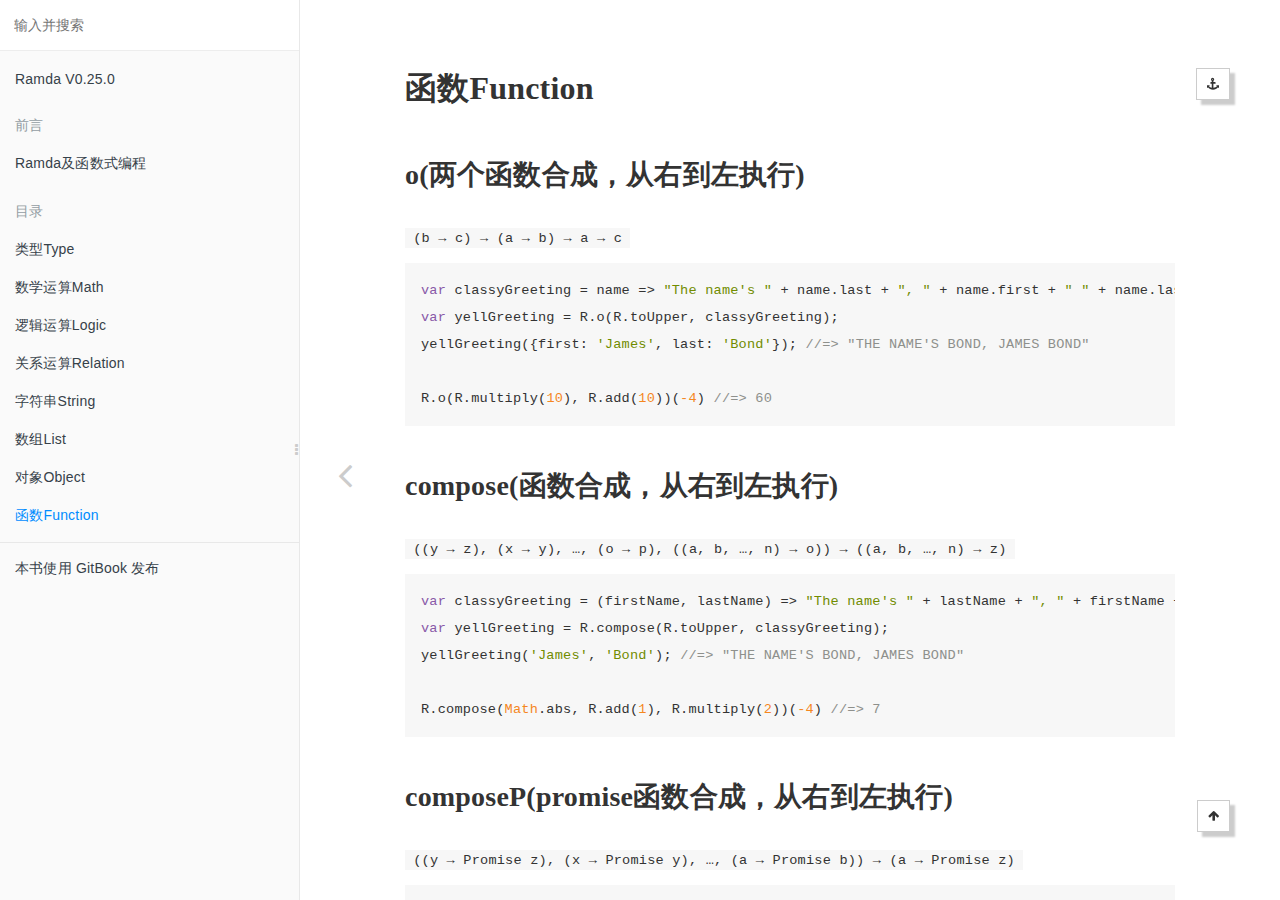
==== commit c24f1004: "Updates" ====
--- a/Function.html
+++ b/Function.html
@@ -17,10 +17,6 @@
     
             
                 
-                <link rel="stylesheet" href="gitbook/gitbook-plugin-anchors/plugin.css">
-                
-            
-                
                 <link rel="stylesheet" href="gitbook/gitbook-plugin-splitter/splitter.css">
                 
             
@@ -63,7 +59,6 @@
     
 
         
-    
     
     
     <meta name="HandheldFriendly" content="true"/>
@@ -78,15 +73,6 @@
     <link rel="prev" href="Object.html" />
     
 
-    
-        <link rel="shortcut icon" href='logo.ico' type="image/x-icon">
-    
-    
-        <link rel="bookmark" href='logo.ico' type="image/x-icon">
-    
-    
-    
-
     </head>
     <body>
         
@@ -120,8 +106,6 @@
                 <a target="_blank" href="https://github.com/Leooman/ramda">
             
                     
-                        <b>1.1.</b>
-                    
                     Ramda V0.25.0
             
                 </a>
@@ -142,8 +126,6 @@
                 <a href="./">
             
                     
-                        <b>2.1.</b>
-                    
                     Ramda及函数式编程
             
                 </a>
@@ -164,8 +146,6 @@
                 <a href="Type.html">
             
                     
-                        <b>3.1.</b>
-                    
                     类型Type
             
                 </a>
@@ -179,8 +159,6 @@
                 <a href="Math.html">
             
                     
-                        <b>3.2.</b>
-                    
                     数学运算Math
             
                 </a>
@@ -194,8 +172,6 @@
                 <a href="Logic.html">
             
                     
-                        <b>3.3.</b>
-                    
                     逻辑运算Logic
             
                 </a>
@@ -209,8 +185,6 @@
                 <a href="Relation.html">
             
                     
-                        <b>3.4.</b>
-                    
                     关系运算Relation
             
                 </a>
@@ -224,8 +198,6 @@
                 <a href="String.html">
             
                     
-                        <b>3.5.</b>
-                    
                     字符串String
             
                 </a>
@@ -239,8 +211,6 @@
                 <a href="List.html">
             
                     
-                        <b>3.6.</b>
-                    
                     数组List
             
                 </a>
@@ -254,8 +224,6 @@
                 <a href="Object.html">
             
                     
-                        <b>3.7.</b>
-                    
                     对象Object
             
                 </a>
@@ -268,8 +236,6 @@
             
                 <a href="Function.html">
             
-                    
-                        <b>3.8.</b>
                     
                     函数Function
             
@@ -770,7 +736,7 @@
     <script>
         var gitbook = gitbook || [];
         gitbook.push(function() {
-            gitbook.page.hasChanged({"page":{"title":"函数Function","level":"3.8","depth":1,"previous":{"title":"对象Object","level":"3.7","depth":1,"path":"Object.md","ref":"Object.md","articles":[]},"dir":"ltr"},"config":{"plugins":["simple-page-toc@^0.1.1","github@^2.0.0","anchors@^0.7.1","splitter@^0.0.8","tbfed-pagefooter@^0.0.1","anchor-navigation-ex@0.1.8","favicon@^0.0.2","-sharing","sharing-plus@^0.0.2"],"root":".","styles":{"website":"styles/website.css","pdf":"styles/pdf.css","epub":"styles/epub.css","mobi":"styles/mobi.css","ebook":"styles/ebook.css","print":"styles/print.css"},"pluginsConfig":{"tbfed-pagefooter":{"copyright":"Copyright © leooman.com 2018","modify_label":"文件最新发布时间：","modify_format":"YYYY-MM-DD HH:mm:ss"},"github":{"url":"https://github.com/Leooman"},"simple-page-toc":{"maxDepth":3,"skipFirstH1":true},"splitter":{},"search":{},"sharing-plus":{"qq":false,"all":["facebook","google","twitter","instapaper","linkedin","pocket","stumbleupon"],"douban":false,"facebook":true,"weibo":false,"instapaper":false,"whatsapp":false,"hatenaBookmark":false,"twitter":true,"messenger":false,"line":false,"vk":false,"pocket":true,"google":false,"viber":false,"stumbleupon":false,"qzone":false,"linkedin":false},"lunr":{"maxIndexSize":1000000,"ignoreSpecialCharacters":false},"fontsettings":{"theme":"white","family":"serif","size":2},"highlight":{},"anchor-navigation-ex":{"isRewritePageTitle":false,"tocLevel1Icon":"fa fa-hand-o-right","tocLevel2Icon":"fa fa-hand-o-right","tocLevel3Icon":"fa fa-hand-o-right"},"favicon":{"shortcut":"logo.ico","bookmark":"logo.ico"},"sharing":{"qq":false,"all":["facebook","google","twitter","weibo","instapaper","linkedin","pocket","stumbleupon","qq","qzone"],"douban":false,"facebook":false,"weibo":true,"instapaper":false,"whatsapp":false,"hatenaBookmark":false,"twitter":false,"messenger":false,"line":false,"vk":false,"pocket":false,"google":true,"viber":false,"stumbleupon":false,"qzone":false,"linkedin":true},"theme-default":{"styles":{"website":"styles/website.css","pdf":"styles/pdf.css","epub":"styles/epub.css","mobi":"styles/mobi.css","ebook":"styles/ebook.css","print":"styles/print.css"},"showLevel":true},"anchors":{}},"theme":"default","author":"Leooman","pdf":{"pageNumbers":true,"fontSize":12,"fontFamily":"Arial","paperSize":"a4","chapterMark":"pagebreak","pageBreaksBefore":"/","margin":{"right":62,"left":62,"top":56,"bottom":56}},"structure":{"langs":"LANGS.md","readme":"README.md","glossary":"GLOSSARY.md","summary":"SUMMARY.md"},"variables":{},"title":"函数式编程Ramda","language":"zh-hans","links":{"sidebar":{}},"gitbook":"3.2.3","description":"Ramda使用"},"file":{"path":"Function.md","mtime":"2018-11-27T03:48:58.819Z","type":"markdown"},"gitbook":{"version":"3.2.3","time":"2018-11-27T03:55:30.791Z"},"basePath":".","book":{"language":""}});
+            gitbook.page.hasChanged({"page":{"title":"函数Function","level":"3.8","depth":1,"previous":{"title":"对象Object","level":"3.7","depth":1,"path":"Object.md","ref":"Object.md","articles":[]},"dir":"ltr"},"config":{"plugins":["simple-page-toc@^0.1.1","github@^2.0.0","splitter@^0.0.8","tbfed-pagefooter@^0.0.1","anchor-navigation-ex@0.1.8","-sharing","sharing-plus@^0.0.2"],"root":".","styles":{"website":"styles/website.css","pdf":"styles/pdf.css","epub":"styles/epub.css","mobi":"styles/mobi.css","ebook":"styles/ebook.css","print":"styles/print.css"},"pluginsConfig":{"tbfed-pagefooter":{"copyright":"Copyright © leooman.com 2018","modify_label":"文件最新发布时间：","modify_format":"YYYY-MM-DD HH:mm:ss"},"github":{"url":"https://github.com/Leooman"},"simple-page-toc":{"maxDepth":3,"skipFirstH1":true},"splitter":{},"search":{},"sharing-plus":{"qq":false,"all":["facebook","google","twitter","instapaper","linkedin","pocket","stumbleupon"],"douban":false,"facebook":true,"weibo":false,"instapaper":false,"whatsapp":false,"hatenaBookmark":false,"twitter":true,"messenger":false,"line":false,"vk":false,"pocket":true,"google":false,"viber":false,"stumbleupon":false,"qzone":false,"linkedin":false},"lunr":{"maxIndexSize":1000000,"ignoreSpecialCharacters":false},"fontsettings":{"theme":"white","family":"serif","size":2},"highlight":{},"anchor-navigation-ex":{"isRewritePageTitle":false,"tocLevel1Icon":"fa fa-hand-o-right","tocLevel2Icon":"fa fa-hand-o-right","tocLevel3Icon":"fa fa-hand-o-right"},"sharing":{"qq":false,"all":["facebook","google","twitter","weibo","instapaper","linkedin","pocket","stumbleupon","qq","qzone"],"douban":false,"facebook":false,"weibo":true,"instapaper":false,"whatsapp":false,"hatenaBookmark":false,"twitter":false,"messenger":false,"line":false,"vk":false,"pocket":false,"google":true,"viber":false,"stumbleupon":false,"qzone":false,"linkedin":true},"theme-default":{"styles":{"website":"styles/website.css","pdf":"styles/pdf.css","epub":"styles/epub.css","mobi":"styles/mobi.css","ebook":"styles/ebook.css","print":"styles/print.css"},"showLevel":false}},"theme":"default","author":"Leooman","pdf":{"pageNumbers":true,"fontSize":12,"fontFamily":"Arial","paperSize":"a4","chapterMark":"pagebreak","pageBreaksBefore":"/","margin":{"right":62,"left":62,"top":56,"bottom":56}},"structure":{"langs":"LANGS.md","readme":"README.md","glossary":"GLOSSARY.md","summary":"SUMMARY.md"},"variables":{},"title":"函数式编程Ramda","language":"zh-hans","links":{"sidebar":{}},"gitbook":"3.2.3","description":"Ramda使用"},"file":{"path":"Function.md","mtime":"2018-11-27T03:48:58.819Z","type":"markdown"},"gitbook":{"version":"3.2.3","time":"2018-11-27T04:25:18.557Z"},"basePath":".","book":{"language":""}});
         });
     </script>
 </div>
